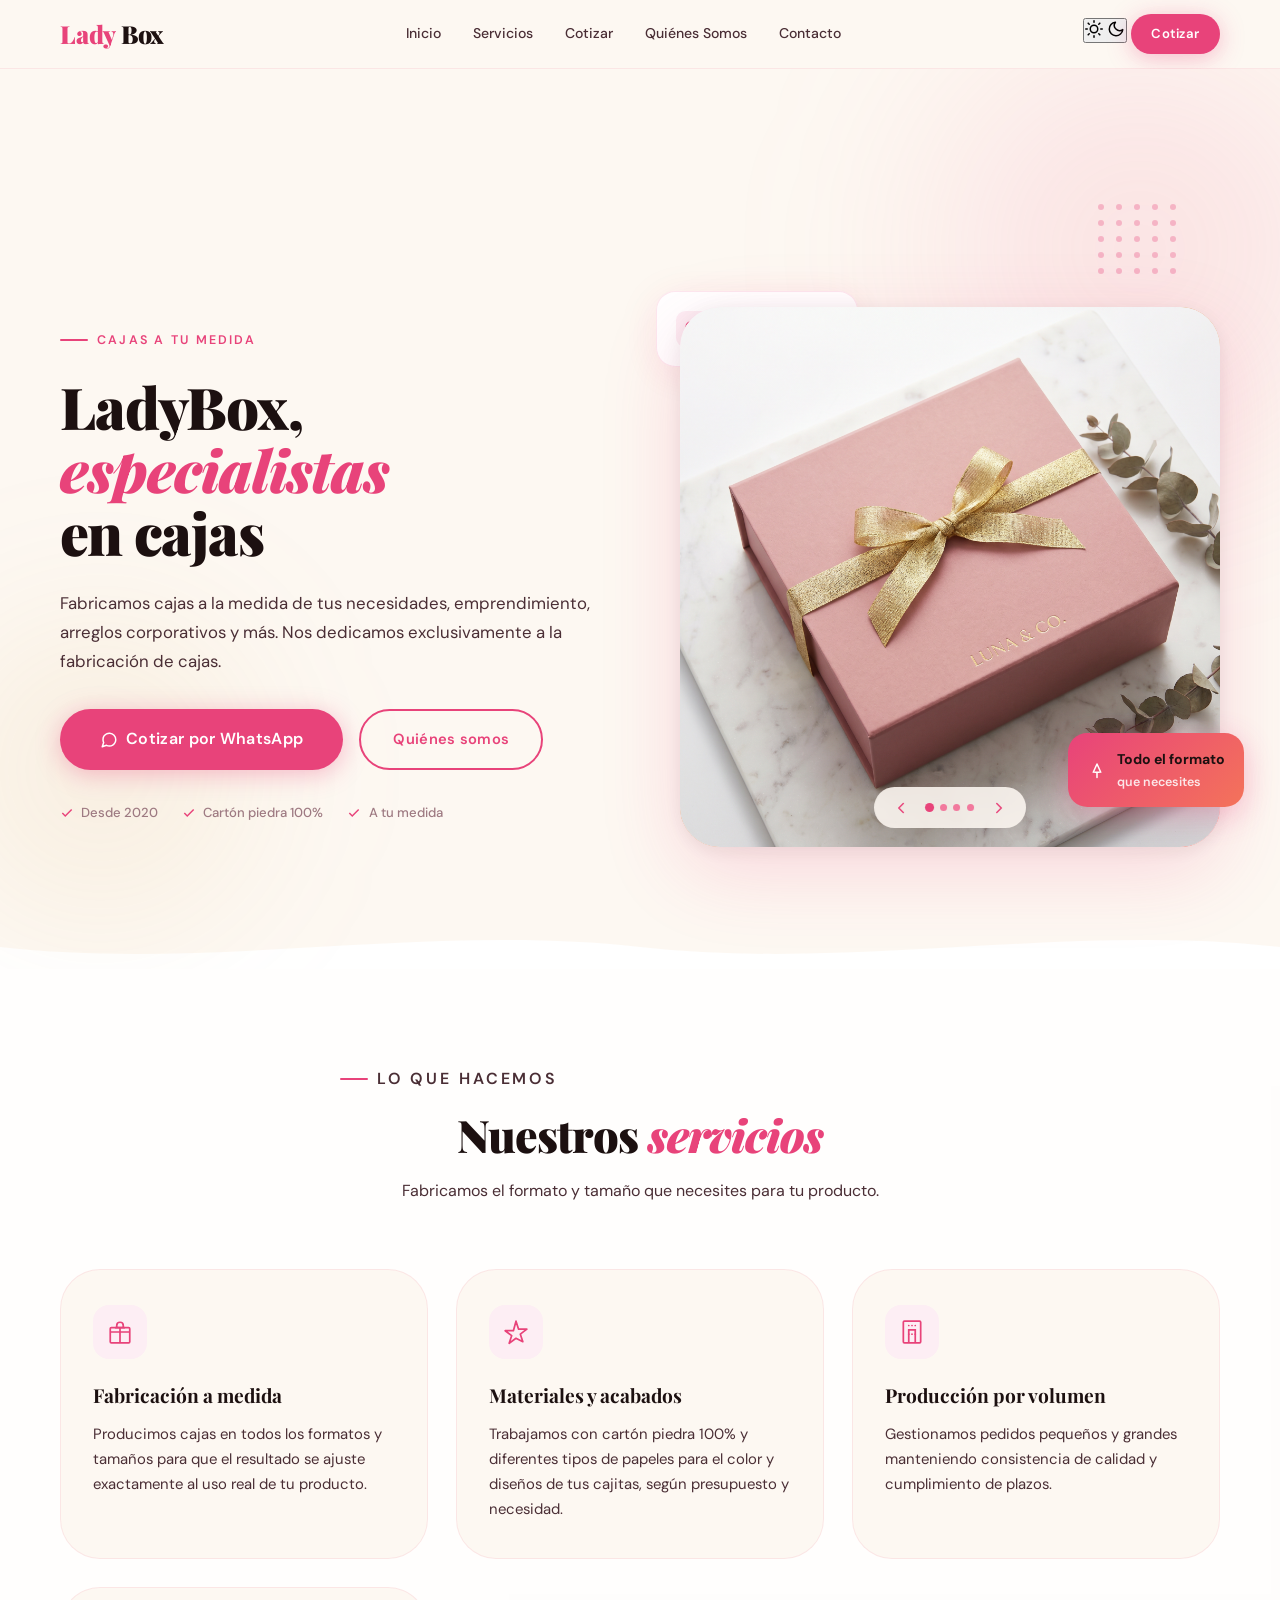
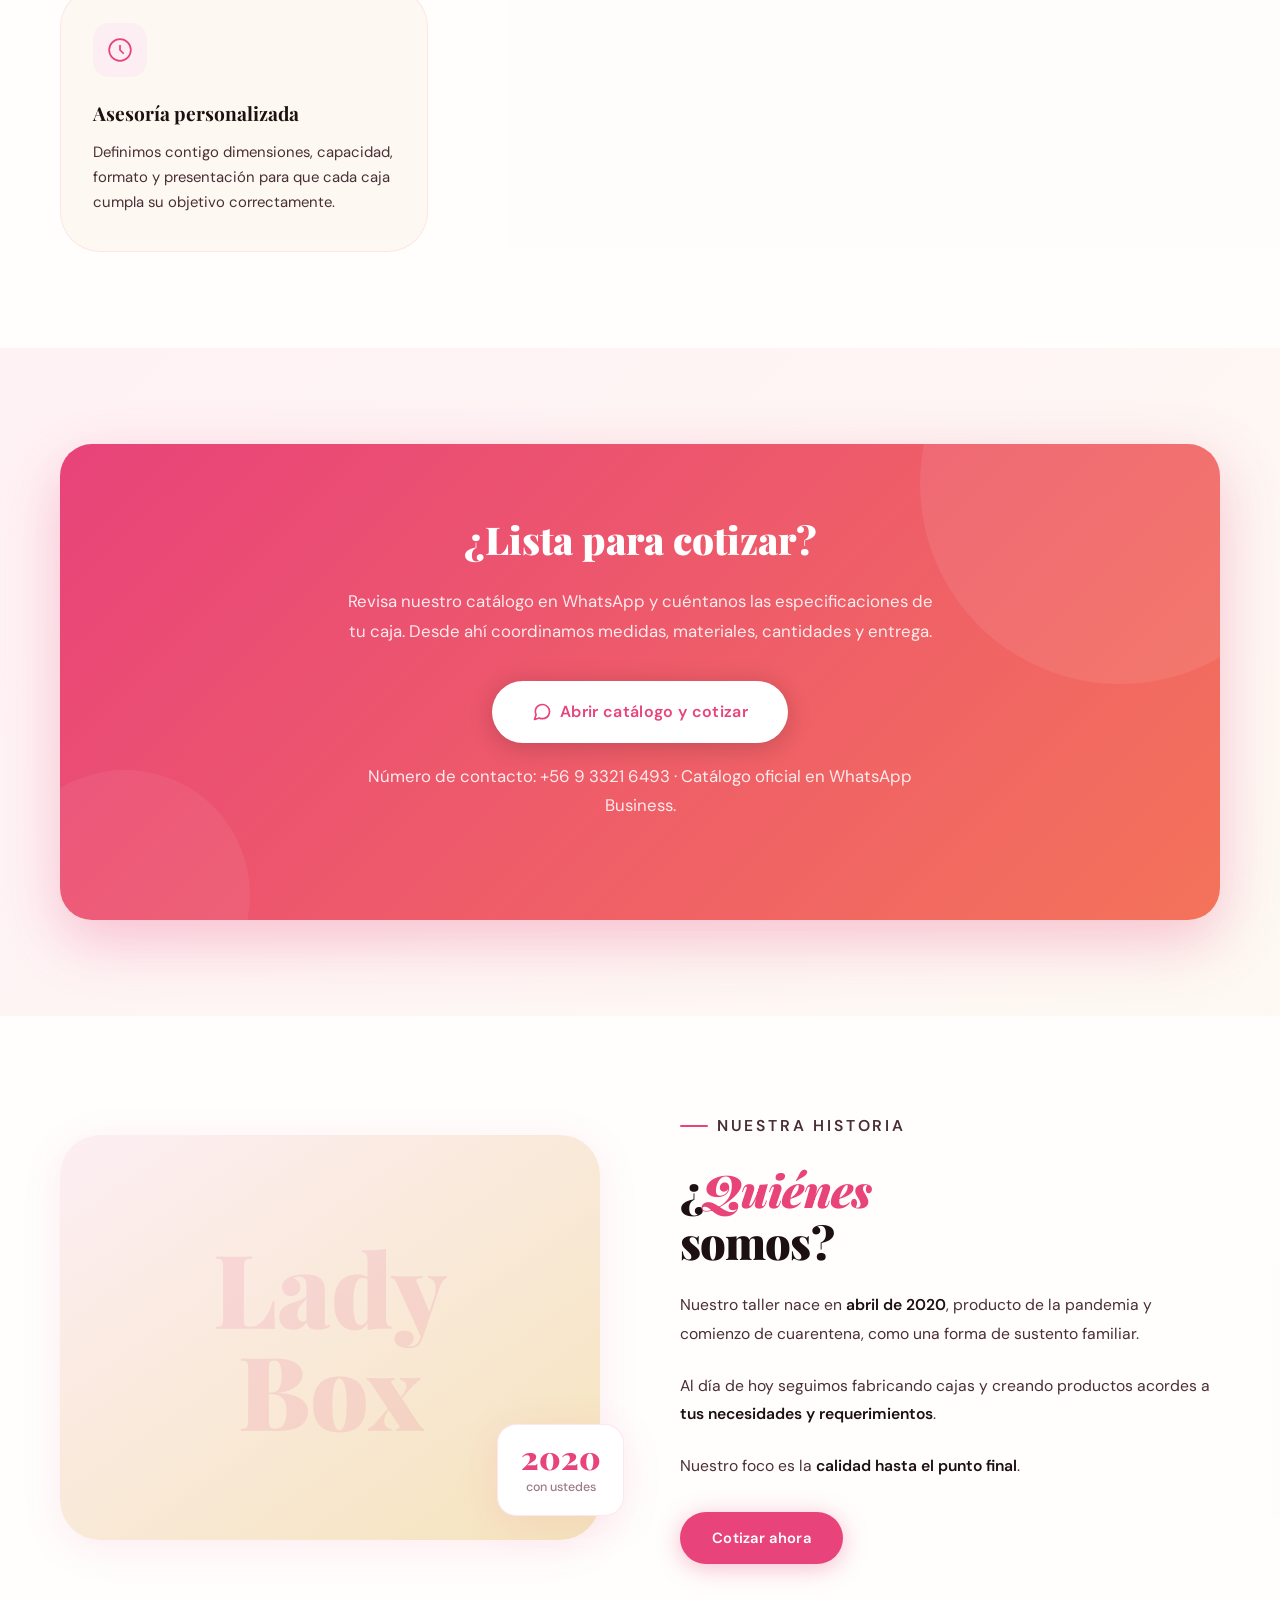
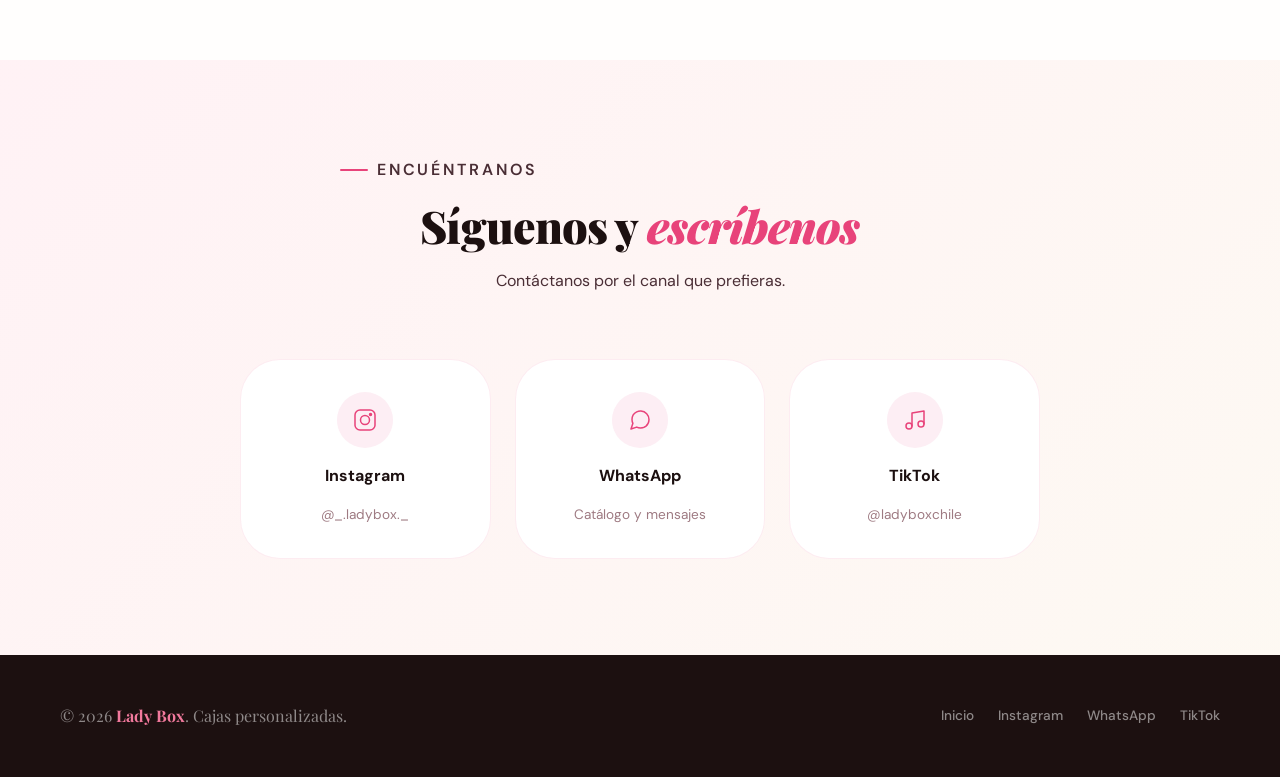
==== index.html @ e743ff0c "Update index.html" ====
<!DOCTYPE html>
<html lang="es">
<head>
<meta charset="UTF-8" />
<meta name="viewport" content="width=device-width, initial-scale=1.0" />
<meta name="description" content="Lady Box — cajas personalizadas a tu medida. Fabricamos cajas para emprendimientos, regalos y arreglos corporativos. Cotiza por WhatsApp." />
<title>Lady Box Chile | Cajas Personalizadas a Tu Medida</title>
<link rel="icon" type="image/png" href="images/logo.png" />
<link rel="preconnect" href="https://fonts.googleapis.com" />
<link rel="preconnect" href="https://fonts.gstatic.com" crossorigin />
<link href="https://fonts.googleapis.com/css2?family=Playfair+Display:ital,wght@0,700;0,900;1,700&family=DM+Sans:wght@300;400;500;600&display=swap" rel="stylesheet" />
<link rel="stylesheet" href="css/styles.css" />
<!-- Anti-flash: aplica tema guardado antes de pintar -->
<script>
  (function(){var t=localStorage.getItem('ladybox-theme');if(t)document.documentElement.setAttribute('data-theme',t);})();
</script>
</head>
<body>

<!-- ══════════ HEADER ══════════ -->
<header class="site-header" id="site-header">
  <div class="container header-inner">
    <a class="logo" href="#inicio">Lady <span>Box</span></a>
    <nav class="nav" aria-label="Principal">
      <a href="#inicio">Inicio</a>
      <a href="#servicios">Servicios</a>
      <a href="#cotizar">Cotizar</a>
      <a href="#empresa">Quiénes Somos</a>
      <a href="#contacto">Contacto</a>
    </nav>
    <div class="header-actions">
      <button class="theme-toggle" id="theme-toggle" aria-label="Cambiar modo oscuro/claro" title="Modo oscuro">
        <svg class="icon-sun" width="18" height="18" viewBox="0 0 24 24" fill="none" stroke="currentColor" stroke-width="2" aria-hidden="true">
          <circle cx="12" cy="12" r="5"/>
          <path d="M12 1v2M12 21v2M4.22 4.22l1.42 1.42M18.36 18.36l1.42 1.42M1 12h2M21 12h2M4.22 19.78l1.42-1.42M18.36 5.64l1.42-1.42" stroke-linecap="round"/>
        </svg>
        <svg class="icon-moon" width="18" height="18" viewBox="0 0 24 24" fill="none" stroke="currentColor" stroke-width="2" aria-hidden="true">
          <path d="M21 12.79A9 9 0 1111.21 3 7 7 0 0021 12.79z" stroke-linecap="round" stroke-linejoin="round"/>
        </svg>
      </button>
      <a class="btn btn--small btn--primary js-wa-catalog"
         href="https://www.whatsapp.com/catalog/56933216493/?app_absent=0"
         target="_blank" rel="noopener noreferrer">Cotizar</a>
    </div>
  </div>
</header>

<main>

  <!-- ══════════ HERO ══════════ -->
  <section class="hero" id="inicio">

    <!-- Puntos decorativos -->
    <div class="hero-dots" aria-hidden="true">
      <span></span><span></span><span></span><span></span><span></span>
      <span></span><span></span><span></span><span></span><span></span>
      <span></span><span></span><span></span><span></span><span></span>
      <span></span><span></span><span></span><span></span><span></span>
      <span></span><span></span><span></span><span></span><span></span>
    </div>

    <!-- Ola decorativa inferior -->
    <div class="hero-wave" aria-hidden="true">
      <svg viewBox="0 0 1440 48" preserveAspectRatio="none" xmlns="http://www.w3.org/2000/svg">
        <path d="M0,24 C240,48 480,0 720,24 C960,48 1200,0 1440,24 L1440,48 L0,48 Z" fill="#ffffff"/>
      </svg>
    </div>

    <div class="container hero-grid">

      <div class="hero-copy">
        <p class="eyebrow">Cajas a tu medida</p>
        <h1>LadyBox,<br><em>especialistas</em><br>en cajas</h1>
        <p class="lead">
          Fabricamos cajas a la medida de tus necesidades,
          emprendimiento, arreglos corporativos y más.
          Nos dedicamos exclusivamente a la fabricación de cajas.
        </p>
        <div class="hero-actions">
          <a class="btn btn--primary btn--large js-wa-catalog"
             href="https://www.whatsapp.com/catalog/56933216493/?app_absent=0"
             target="_blank" rel="noopener noreferrer">
            <svg width="18" height="18" viewBox="0 0 24 24" fill="none" stroke="currentColor" stroke-width="2" aria-hidden="true"><path d="M21 11.5a8.38 8.38 0 01-.9 3.8 8.5 8.5 0 01-7.6 4.7 8.38 8.38 0 01-3.8-.9L3 21l1.9-5.7a8.38 8.38 0 01-.9-3.8 8.5 8.5 0 014.7-7.6 8.38 8.38 0 013.8-.9h.5a8.48 8.48 0 018 8.5z" stroke-linejoin="round"/></svg>
            Cotizar por WhatsApp
          </a>
          <a class="btn btn--secondary" href="#empresa">Quiénes somos</a>
        </div>
        <div class="trust-strip">
          <span class="trust-item">
            <svg width="14" height="14" viewBox="0 0 24 24" fill="none" stroke="currentColor" stroke-width="2.5" aria-hidden="true"><polyline points="20 6 9 17 4 12"/></svg>
            Desde 2020
          </span>
          <span class="trust-item">
            <svg width="14" height="14" viewBox="0 0 24 24" fill="none" stroke="currentColor" stroke-width="2.5" aria-hidden="true"><polyline points="20 6 9 17 4 12"/></svg>
            Cartón piedra 100%
          </span>
          <span class="trust-item">
            <svg width="14" height="14" viewBox="0 0 24 24" fill="none" stroke="currentColor" stroke-width="2.5" aria-hidden="true"><polyline points="20 6 9 17 4 12"/></svg>
            A tu medida
          </span>
        </div>
      </div>

      <div class="hero-visual">
        <div class="hero-badge">
          <span class="badge-icon">
            <svg width="18" height="18" viewBox="0 0 24 24" fill="none" stroke="currentColor" stroke-width="1.8" aria-hidden="true"><path d="M20.84 4.61a5.5 5.5 0 00-7.78 0L12 5.67l-1.06-1.06a5.5 5.5 0 00-7.78 7.78l1.06 1.06L12 21.23l7.78-7.78 1.06-1.06a5.5 5.5 0 000-7.78z" stroke-linejoin="round"/></svg>
          </span>
          <div>
            <strong class="badge-title">Hecho con amor</strong>
            <span class="badge-sub">Cada caja, única</span>
          </div>
        </div>

        <div class="product-carousel" data-product-carousel tabindex="0"
             role="region" aria-roledescription="carrusel" aria-label="Galería de fotos">
          <div class="product-carousel__viewport">
            <div class="product-carousel__track" id="product-carousel-track">
              <figure class="product-carousel__slide">
                <img src="images/carousel-1.png" alt="Caja personalizada LadyBox" width="1200" height="1200" loading="eager" decoding="async"/>
              </figure>
              <figure class="product-carousel__slide">
                <img src="images/carousel-2.png" alt="Caja a medida LadyBox" width="1200" height="1200" loading="lazy" decoding="async"/>
              </figure>
              <figure class="product-carousel__slide">
                <img src="images/carousel-3.png" alt="Caja corporativa LadyBox" width="1200" height="1200" loading="lazy" decoding="async"/>
              </figure>
              <figure class="product-carousel__slide">
                <img src="images/carousel-4.png" alt="Packaging personalizado LadyBox" width="1200" height="1200" loading="lazy" decoding="async"/>
              </figure>
            </div>
          </div>
          <div class="product-carousel__toolbar" role="group" aria-label="Controles del carrusel">
            <button type="button" class="product-carousel__btn product-carousel__btn--prev"
                    aria-controls="product-carousel-track" aria-label="Ver imagen anterior">
              <svg width="18" height="18" viewBox="0 0 24 24" fill="none" stroke="currentColor" stroke-width="2" aria-hidden="true"><path d="M15 18l-6-6 6-6" stroke-linecap="round" stroke-linejoin="round"/></svg>
            </button>
            <div class="product-carousel__dots" role="tablist" aria-label="Ir a una imagen"></div>
            <button type="button" class="product-carousel__btn product-carousel__btn--next"
                    aria-controls="product-carousel-track" aria-label="Ver imagen siguiente">
              <svg width="18" height="18" viewBox="0 0 24 24" fill="none" stroke="currentColor" stroke-width="2" aria-hidden="true"><path d="M9 18l6-6-6-6" stroke-linecap="round" stroke-linejoin="round"/></svg>
            </button>
          </div>
        </div>

        <div class="hero-badge2">
          <svg width="18" height="18" viewBox="0 0 24 24" fill="none" stroke="currentColor" stroke-width="2" aria-hidden="true"><path d="M12 22V15M7 15l5-11 5 11M9 15h6" stroke-linecap="round" stroke-linejoin="round"/></svg>
          <div>
            <strong class="badge-title">Todo el formato</strong>
            <span class="badge-sub">que necesites</span>
          </div>
        </div>
      </div>

    </div>
  </section>

  <!-- ══════════ SERVICIOS ══════════ -->
  <section class="section section--alt" id="servicios">
    <div class="container">
      <header class="section-head reveal">
        <p class="eyebrow">Lo que hacemos</p>
        <h2>Nuestros <em>servicios</em></h2>
        <p>Fabricamos el formato y tamaño que necesites para tu producto.</p>
      </header>

      <div class="services-grid">

        <article class="service-card reveal reveal-delay-1">
          <div class="service-icon">
            <svg width="26" height="26" viewBox="0 0 24 24" fill="none" stroke="currentColor" stroke-width="1.6" aria-hidden="true">
              <rect x="3" y="8" width="18" height="14" rx="1"/><path d="M12 8v14M3 12h18"/><path d="M8 8h8M9 8V6a3 3 0 016 0v2" stroke-linecap="round" stroke-linejoin="round"/>
            </svg>
          </div>
          <h3>Fabricación a medida</h3>
          <p>Producimos cajas en todos los formatos y tamaños para que el resultado se ajuste exactamente al uso real de tu producto.</p>
        </article>

        <article class="service-card reveal reveal-delay-2">
          <div class="service-icon">
            <svg width="26" height="26" viewBox="0 0 24 24" fill="none" stroke="currentColor" stroke-width="1.6" aria-hidden="true">
              <path d="M12 2l2.4 7.4h7.6l-6 4.6 2.3 7L12 17.8l-6.3 4.6 2.3-7-6-4.6h7.6L12 2z" stroke-linejoin="round"/>
            </svg>
          </div>
          <h3>Materiales y acabados</h3>
          <p>Trabajamos con cartón piedra 100% y diferentes tipos de papeles para el color y diseños de tus cajitas, según presupuesto y necesidad.</p>
        </article>

        <article class="service-card reveal reveal-delay-3">
          <div class="service-icon">
            <svg width="26" height="26" viewBox="0 0 24 24" fill="none" stroke="currentColor" stroke-width="1.6" aria-hidden="true">
              <rect x="4" y="2" width="16" height="20" rx="1"/><path d="M9 22V10h6v12"/><path d="M9 6h.01M12 6h.01M15 6h.01M9 14h.01M12 14h.01M15 14h.01" stroke-linecap="round"/>
            </svg>
          </div>
          <h3>Producción por volumen</h3>
          <p>Gestionamos pedidos pequeños y grandes manteniendo consistencia de calidad y cumplimiento de plazos.</p>
        </article>

        <article class="service-card reveal reveal-delay-4">
          <div class="service-icon">
            <svg width="26" height="26" viewBox="0 0 24 24" fill="none" stroke="currentColor" stroke-width="1.6" aria-hidden="true">
              <circle cx="12" cy="12" r="10"/><path d="M12 8v4l3 3" stroke-linecap="round"/>
            </svg>
          </div>
          <h3>Asesoría personalizada</h3>
          <p>Definimos contigo dimensiones, capacidad, formato y presentación para que cada caja cumpla su objetivo correctamente.</p>
        </article>

      </div>
    </div>
  </section>

  <!-- ══════════ COTIZAR ══════════ -->
  <section class="section section--rose" id="cotizar">
    <div class="container">
      <div class="cotizar-wrap reveal">
        <h2>¿Lista para cotizar?</h2>
        <p>
          Revisa nuestro catálogo en WhatsApp y cuéntanos las especificaciones de tu caja.
          Desde ahí coordinamos medidas, materiales, cantidades y entrega.
        </p>
        <a class="btn btn--large btn--wa js-wa-catalog"
           href="https://www.whatsapp.com/catalog/56933216493/?app_absent=0"
           target="_blank" rel="noopener noreferrer">
          <svg width="20" height="20" viewBox="0 0 24 24" fill="none" stroke="currentColor" stroke-width="2" aria-hidden="true"><path d="M21 11.5a8.38 8.38 0 01-.9 3.8 8.5 8.5 0 01-7.6 4.7 8.38 8.38 0 01-3.8-.9L3 21l1.9-5.7a8.38 8.38 0 01-.9-3.8 8.5 8.5 0 014.7-7.6 8.38 8.38 0 013.8-.9h.5a8.48 8.48 0 018 8.5z" stroke-linejoin="round"/></svg>
          Abrir catálogo y cotizar
        </a>
        <p class="cotizar-hint">Número de contacto: +56 9 3321 6493 · Catálogo oficial en WhatsApp Business.</p>
      </div>
    </div>
  </section>

  <!-- ══════════ QUIÉNES SOMOS ══════════ -->
  <section class="section section--alt" id="empresa">
    <div class="container">
      <div class="empresa-grid">

        <div class="empresa-visual reveal">
          <div class="empresa-visual-inner">
            <p class="empresa-deco-text">Lady<br>Box</p>
          </div>
          <div class="empresa-year-badge">
            <strong>2020</strong>
            <span>con ustedes</span>
          </div>
        </div>

        <div class="empresa-copy reveal reveal-delay-2">
          <p class="eyebrow">Nuestra historia</p>
          <h2>¿<em>Quiénes</em><br>somos?</h2>
          <p>
            Nuestro taller nace en <strong>abril de 2020</strong>, producto de la pandemia y comienzo
            de cuarentena, como una forma de sustento familiar.
          </p>
          <p>
            Al día de hoy seguimos fabricando cajas y creando productos acordes a
            <strong>tus necesidades y requerimientos</strong>.
          </p>
          <p>
            Nuestro foco es la <strong>calidad hasta el punto final</strong>.
          </p>
          <div class="empresa-cta">
            <a class="btn btn--primary js-wa-catalog"
               href="https://www.whatsapp.com/catalog/56933216493/?app_absent=0"
               target="_blank" rel="noopener noreferrer">Cotizar ahora</a>
          </div>
        </div>

      </div>
    </div>
  </section>

  <!-- ══════════ CONTACTO ══════════ -->
  <section class="section section--rose" id="contacto">
    <div class="container">
      <header class="section-head reveal">
        <p class="eyebrow">Encuéntranos</p>
        <h2>Síguenos y <em>escríbenos</em></h2>
        <p>Contáctanos por el canal que prefieras.</p>
      </header>

      <div class="contact-grid">
        <a class="contact-card reveal reveal-delay-1"
           href="https://www.instagram.com/_.ladybox._/"
           target="_blank" rel="noopener noreferrer">
          <div class="contact-icon">
            <svg width="24" height="24" viewBox="0 0 24 24" fill="none" stroke="currentColor" stroke-width="1.5" aria-hidden="true"><rect x="2" y="2" width="20" height="20" rx="5"/><circle cx="12" cy="12" r="4.5"/><circle cx="17.5" cy="6.5" r="1" fill="currentColor"/></svg>
          </div>
          <span class="c-name">Instagram</span>
          <span class="c-handle">@_.ladybox._</span>
        </a>

        <a class="contact-card reveal reveal-delay-2 js-wa-catalog"
           href="https://www.whatsapp.com/catalog/56933216493/?app_absent=0"
           target="_blank" rel="noopener noreferrer">
          <div class="contact-icon">
            <svg width="24" height="24" viewBox="0 0 24 24" fill="none" stroke="currentColor" stroke-width="1.5" aria-hidden="true"><path d="M21 11.5a8.38 8.38 0 01-.9 3.8 8.5 8.5 0 01-7.6 4.7 8.38 8.38 0 01-3.8-.9L3 21l1.9-5.7a8.38 8.38 0 01-.9-3.8 8.5 8.5 0 014.7-7.6 8.38 8.38 0 013.8-.9h.5a8.48 8.48 0 018 8.5z" stroke-linejoin="round"/></svg>
          </div>
          <span class="c-name">WhatsApp</span>
          <span class="c-handle">Catálogo y mensajes</span>
        </a>

        <a class="contact-card reveal reveal-delay-3"
           href="https://www.tiktok.com/@ladyboxchile"
           target="_blank" rel="noopener noreferrer">
          <div class="contact-icon">
            <svg width="24" height="24" viewBox="0 0 24 24" fill="none" stroke="currentColor" stroke-width="1.5" aria-hidden="true"><path d="M9 18V5l12-2v13" stroke-linecap="round" stroke-linejoin="round"/><circle cx="6" cy="18" r="3"/><circle cx="18" cy="16" r="3"/></svg>
          </div>
          <span class="c-name">TikTok</span>
          <span class="c-handle">@ladyboxchile</span>
        </a>
      </div>
    </div>
  </section>

</main>

<!-- ══════════ DIALOG ══════════ -->
<dialog class="wa-dialog" id="wa-notice" aria-labelledby="wa-notice-title">
  <div class="wa-dialog__inner">
    <h3 class="wa-dialog__title" id="wa-notice-title">Antes de cotizar</h3>
    <div class="wa-dialog__body">
      <p>
        Al solicitar tu pedido o cotización, <strong>ten presentes de antemano las medidas</strong>
        de los productos que deseas incluir en la caja para definir correctamente estructura,
        capacidad y formato.
      </p>
      <p>
        El <strong>precio final puede modificarse</strong> según los productos elegidos, el armado,
        la personalización y otros factores del pedido.
      </p>
    </div>
    <div class="wa-dialog__actions">
      <button type="button" class="btn btn--secondary" id="wa-notice-close">Cerrar</button>
      <button type="button" class="btn btn--primary" id="wa-notice-confirm">Continuar a WhatsApp</button>
    </div>
  </div>
</dialog>

<!-- ══════════ FOOTER ══════════ -->
<footer class="site-footer">
  <div class="container footer-inner">
    <p class="footer-brand">© <span id="year"></span> <strong>Lady Box</strong>. Cajas personalizadas.</p>
    <nav class="footer-nav" aria-label="Pie">
      <a href="#inicio">Inicio</a>
      <a href="https://www.instagram.com/_.ladybox._/" target="_blank" rel="noopener noreferrer">Instagram</a>
      <a class="js-wa-catalog" href="https://www.whatsapp.com/catalog/56933216493/?app_absent=0" target="_blank" rel="noopener noreferrer">WhatsApp</a>
      <a href="https://www.tiktok.com/@ladyboxchile" target="_blank" rel="noopener noreferrer">TikTok</a>
    </nav>
  </div>
</footer>

<script src="js/footer-year.js" defer></script>
<script src="js/wa-catalog-dialog.js" defer></script>
<script src="js/product-carousel.js" defer></script>
<script src="js/main.js" defer></script>
<script src="js/theme.js" defer></script>

</body>
</html>
---- css/styles.css ----
/* ══════════════════════════════════════════════════
   LadyBox — styles.css
   ══════════════════════════════════════════════════ */

/* ── TOKENS ─────────────────────────────────────── */
:root {
  --rose:       #E8437A;
  --rose-light: #F2799D;
  --rose-pale:  #FDEEF4;
  --coral:      #F4735A;
  --gold:       #D4A853;
  --gold-light: #F5E4BC;
  --cream:      #FDF8F2;
  --ink:        #1C1010;
  --ink-soft:   #4A2E35;
  --muted:      #9E7A82;
  --white:      #FFFFFF;

  --font-display: 'Playfair Display', Georgia, serif;
  --font-body:    'DM Sans', sans-serif;

  --r-sm:   .5rem;
  --r-md:   1.2rem;
  --r-lg:   2.5rem;
  --r-full: 9999px;

  --shadow-card: 0 8px 40px rgba(232, 67, 122, .10);
  --shadow-btn:  0 4px 24px rgba(232, 67, 122, .35);
}

/* ── RESET ──────────────────────────────────────── */
*, *::before, *::after {
  box-sizing: border-box;
  margin: 0;
  padding: 0;
}

html {
  scroll-behavior: smooth;
  font-size: 16px;
}

body {
  font-family: var(--font-body);
  background: var(--cream);
  color: var(--ink);
  overflow-x: hidden;
  line-height: 1.65;
}

img { display: block; max-width: 100%; }
a   { text-decoration: none; color: inherit; }
ul, ol { list-style: none; }

/* ── UTILITIES ──────────────────────────────────── */
.container {
  width: min(1160px, 92vw);
  margin-inline: auto;
}

.eyebrow {
  font-family: var(--font-body);
  font-size: .78rem;
  font-weight: 600;
  letter-spacing: .18em;
  text-transform: uppercase;
  color: var(--rose);
  display: inline-flex;
  align-items: center;
  gap: .55rem;
}

.eyebrow::before {
  content: '';
  display: inline-block;
  width: 28px;
  height: 2px;
  background: var(--rose);
  border-radius: 2px;
}

/* ── BUTTONS ────────────────────────────────────── */
.btn {
  display: inline-flex;
  align-items: center;
  gap: .5rem;
  padding: .85rem 2rem;
  border-radius: var(--r-full);
  font-family: var(--font-body);
  font-weight: 600;
  font-size: .92rem;
  letter-spacing: .02em;
  cursor: pointer;
  border: none;
  transition: transform .2s, box-shadow .2s, background .2s;
}

.btn--primary {
  background: var(--rose);
  color: var(--white);
  box-shadow: var(--shadow-btn);
}

.btn--primary:hover {
  background: #d0315f;
  transform: translateY(-2px);
  box-shadow: 0 8px 32px rgba(232, 67, 122, .45);
}

.btn--secondary {
  background: transparent;
  color: var(--rose);
  border: 2px solid var(--rose);
}

.btn--secondary:hover {
  background: var(--rose-pale);
  transform: translateY(-2px);
}

.btn--large { padding: 1.1rem 2.5rem; font-size: 1rem; }
.btn--small { padding: .55rem 1.3rem;  font-size: .82rem; }

/* ── HEADER ─────────────────────────────────────── */
.site-header {
  position: fixed;
  top: 0; left: 0; right: 0;
  z-index: 100;
  background: rgba(253, 248, 242, .92);
  backdrop-filter: blur(16px);
  -webkit-backdrop-filter: blur(16px);
  border-bottom: 1px solid rgba(232, 67, 122, .1);
  transition: box-shadow .3s;
}

.site-header.scrolled {
  box-shadow: 0 2px 24px rgba(28, 16, 16, .08);
}

.header-inner {
  display: flex;
  align-items: center;
  justify-content: space-between;
  height: 68px;
  gap: 2rem;
}

.logo {
  font-family: var(--font-display);
  font-size: 1.55rem;
  font-weight: 900;
  color: var(--rose);
  letter-spacing: -.01em;
}

.logo span { color: var(--ink); }

.nav {
  display: flex;
  align-items: center;
  gap: 2rem;
}

.nav a {
  font-size: .88rem;
  font-weight: 500;
  color: var(--ink-soft);
  transition: color .2s;
  position: relative;
}

.nav a::after {
  content: '';
  position: absolute;
  bottom: -3px; left: 0; right: 0;
  height: 2px;
  background: var(--rose);
  border-radius: 2px;
  transform: scaleX(0);
  transform-origin: left;
  transition: transform .25s;
}

.nav a:hover            { color: var(--rose); }
.nav a:hover::after     { transform: scaleX(1); }

/* ── HERO ───────────────────────────────────────── */
.hero {
  padding-top: 100px;
  min-height: 100dvh;
  display: grid;
  place-items: center;
  background: var(--cream);
  position: relative;
  overflow: hidden;
}

/* decorative blobs */
.hero::before,
.hero::after {
  content: '';
  position: absolute;
  border-radius: 50%;
  filter: blur(80px);
  pointer-events: none;
}

.hero::before {
  width: 600px; height: 600px;
  background: radial-gradient(circle, rgba(242, 121, 157, .22) 0%, transparent 70%);
  top: -120px; right: -160px;
}

.hero::after {
  width: 400px; height: 400px;
  background: radial-gradient(circle, rgba(212, 168, 83, .18) 0%, transparent 70%);
  bottom: 0; left: -100px;
}

.hero-grid {
  display: grid;
  grid-template-columns: 1fr 1fr;
  gap: 5rem;
  align-items: center;
  padding-block: 5rem 4rem;
  position: relative;
  z-index: 1;
}

.hero-copy {
  display: flex;
  flex-direction: column;
  gap: 1.5rem;
}

.hero-copy h1 {
  font-family: var(--font-display);
  font-size: clamp(2.4rem, 4.5vw, 3.8rem);
  font-weight: 900;
  line-height: 1.1;
  color: var(--ink);
  letter-spacing: -.02em;
}

.hero-copy h1 em {
  font-style: italic;
  color: var(--rose);
}

.lead {
  font-size: 1.05rem;
  color: var(--ink-soft);
  line-height: 1.75;
  max-width: 48ch;
}

.hero-actions {
  display: flex;
  flex-wrap: wrap;
  gap: 1rem;
  margin-top: .5rem;
}

/* trust strip */
.trust-strip {
  display: flex;
  align-items: center;
  gap: 1.5rem;
  flex-wrap: wrap;
  margin-top: .5rem;
}

.trust-item {
  display: flex;
  align-items: center;
  gap: .45rem;
  font-size: .82rem;
  font-weight: 500;
  color: var(--muted);
}

.trust-item svg { color: var(--rose); flex-shrink: 0; }

/* hero visual / carousel */
.hero-visual { position: relative; }

.product-carousel {
  border-radius: var(--r-lg);
  overflow: hidden;
  box-shadow: 0 24px 80px rgba(232, 67, 122, .18), 0 4px 20px rgba(28, 16, 16, .08);
  position: relative;
  background: var(--rose-pale);
}

.product-carousel::before {
  content: '';
  position: absolute;
  inset: -3px;
  border-radius: calc(var(--r-lg) + 3px);
  background: linear-gradient(135deg, var(--rose-light), var(--gold), var(--coral));
  z-index: -1;
}

.product-carousel__viewport {
  overflow: hidden;
  border-radius: var(--r-lg);
}

.product-carousel__track {
  display: flex;
  transition: transform .5s cubic-bezier(.4, 0, .2, 1);
}

.product-carousel__slide {
  flex: 0 0 100%;
  aspect-ratio: 1 / 1;
}

.product-carousel__slide img {
  width: 100%; height: 100%;
  object-fit: cover;
}

.product-carousel__toolbar {
  position: absolute;
  bottom: 1.2rem; left: 50%;
  transform: translateX(-50%);
  display: flex;
  align-items: center;
  gap: .75rem;
  background: rgba(253, 248, 242, .88);
  backdrop-filter: blur(8px);
  border-radius: var(--r-full);
  padding: .45rem .9rem;
}

.product-carousel__btn {
  background: none;
  border: none;
  cursor: pointer;
  color: var(--rose);
  display: grid;
  place-items: center;
  padding: .25rem;
  border-radius: 50%;
  transition: background .2s;
}

.product-carousel__btn:hover { background: var(--rose-pale); }

.product-carousel__dots { display: flex; gap: .4rem; }

.product-carousel__dot {
  width: 7px; height: 7px;
  border-radius: 50%;
  background: var(--rose-light);
  border: none;
  cursor: pointer;
  transition: background .2s, transform .2s;
}

.product-carousel__dot.active {
  background: var(--rose);
  transform: scale(1.3);
}

/* floating badges */
.hero-badge {
  position: absolute;
  top: -1rem; left: -1.5rem;
  background: var(--white);
  border-radius: var(--r-md);
  padding: .9rem 1.2rem;
  box-shadow: var(--shadow-card);
  display: flex;
  align-items: center;
  gap: .7rem;
  font-size: .82rem;
  font-weight: 600;
  color: var(--ink);
  animation: float 4s ease-in-out infinite;
  border: 1px solid rgba(232, 67, 122, .12);
}

.hero-badge .badge-icon {
  width: 36px; height: 36px;
  background: var(--rose-pale);
  border-radius: .6rem;
  display: grid;
  place-items: center;
  color: var(--rose);
}

.badge-title {
  display: block;
  font-size: .88rem;
  color: var(--ink);
}

.hero-badge .badge-sub {
  font-size: .78rem;
  color: var(--muted);
}

.hero-badge2 {
  position: absolute;
  bottom: 2.5rem; right: -1.5rem;
  background: linear-gradient(135deg, var(--rose), var(--coral));
  border-radius: var(--r-md);
  padding: .9rem 1.2rem;
  box-shadow: 0 8px 30px rgba(232, 67, 122, .3);
  display: flex;
  align-items: center;
  gap: .7rem;
  font-size: .82rem;
  font-weight: 600;
  color: var(--white);
  animation: float 4s ease-in-out infinite .8s;
}

.hero-badge2 .badge-sub {
  font-size: .78rem;
  opacity: .85;
}

@keyframes float {
  0%, 100% { transform: translateY(0); }
  50%       { transform: translateY(-8px); }
}

/* ── SECTIONS ───────────────────────────────────── */
.section          { padding-block: 6rem; }
.section--alt     { background: var(--white); }
.section--rose    { background: linear-gradient(135deg, #FFF0F5 0%, var(--cream) 100%); }

.section-head {
  text-align: center;
  max-width: 600px;
  margin-inline: auto;
  margin-bottom: 4rem;
  display: flex;
  flex-direction: column;
  gap: 1rem;
}

.section-head h2 {
  font-family: var(--font-display);
  font-size: clamp(2rem, 3.5vw, 3rem);
  font-weight: 900;
  line-height: 1.15;
  letter-spacing: -.02em;
  color: var(--ink);
}

.section-head h2 em { font-style: italic; color: var(--rose); }
.section-head p { font-size: 1rem; color: var(--ink-soft); line-height: 1.75; }

/* ── SERVICES GRID ──────────────────────────────── */
.services-grid {
  display: grid;
  grid-template-columns: repeat(auto-fit, minmax(280px, 1fr));
  gap: 1.75rem;
}

.service-card {
  background: var(--white);
  border-radius: var(--r-lg);
  padding: 2.2rem 2rem;
  border: 1.5px solid rgba(232, 67, 122, .1);
  transition: transform .3s, box-shadow .3s, border-color .3s;
  position: relative;
  overflow: hidden;
}

.section--alt .service-card { background: var(--cream); }

.service-card::before {
  content: '';
  position: absolute;
  top: 0; left: 0; right: 0;
  height: 4px;
  background: linear-gradient(90deg, var(--rose), var(--coral));
  border-radius: var(--r-lg) var(--r-lg) 0 0;
  transform: scaleX(0);
  transform-origin: left;
  transition: transform .35s;
}

.service-card:hover {
  transform: translateY(-6px);
  box-shadow: var(--shadow-card);
  border-color: rgba(232, 67, 122, .25);
}

.service-card:hover::before { transform: scaleX(1); }

.service-icon {
  width: 54px; height: 54px;
  border-radius: 1rem;
  background: var(--rose-pale);
  display: grid;
  place-items: center;
  color: var(--rose);
  margin-bottom: 1.3rem;
}

.service-card h3 {
  font-family: var(--font-display);
  font-size: 1.2rem;
  font-weight: 700;
  margin-bottom: .65rem;
  color: var(--ink);
}

.service-card p {
  font-size: .93rem;
  color: var(--ink-soft);
  line-height: 1.7;
}

/* ── COTIZAR ────────────────────────────────────── */
.cotizar-wrap {
  background: linear-gradient(135deg, var(--rose) 0%, var(--coral) 100%);
  border-radius: 2rem;
  padding: 4rem 3rem;
  text-align: center;
  position: relative;
  overflow: hidden;
  box-shadow: 0 20px 60px rgba(232, 67, 122, .3);
}

.cotizar-wrap::before {
  content: '';
  position: absolute;
  width: 400px; height: 400px;
  border-radius: 50%;
  background: rgba(255, 255, 255, .08);
  top: -160px; right: -100px;
  pointer-events: none;
}

.cotizar-wrap::after {
  content: '';
  position: absolute;
  width: 250px; height: 250px;
  border-radius: 50%;
  background: rgba(255, 255, 255, .06);
  bottom: -100px; left: -60px;
  pointer-events: none;
}

.cotizar-wrap h2 {
  font-family: var(--font-display);
  font-size: clamp(1.9rem, 3vw, 2.8rem);
  font-weight: 900;
  color: var(--white);
  margin-bottom: 1rem;
  position: relative;
  z-index: 1;
}

.cotizar-wrap p {
  color: rgba(255, 255, 255, .88);
  font-size: 1.05rem;
  max-width: 50ch;
  margin-inline: auto;
  margin-bottom: 2.2rem;
  position: relative;
  z-index: 1;
  line-height: 1.75;
}

.btn--wa {
  background: var(--white);
  color: var(--rose);
  box-shadow: 0 4px 24px rgba(28, 16, 16, .2);
  position: relative;
  z-index: 1;
}

.btn--wa:hover {
  transform: translateY(-3px);
  box-shadow: 0 10px 36px rgba(28, 16, 16, .25);
}

.cotizar-hint {
  margin-top: 1.2rem;
  font-size: .82rem;
  color: rgba(255, 255, 255, .7);
  position: relative;
  z-index: 1;
}

/* ── EMPRESA ────────────────────────────────────── */
.empresa-grid {
  display: grid;
  grid-template-columns: 1fr 1fr;
  gap: 5rem;
  align-items: center;
}

.empresa-visual { position: relative; }

.empresa-visual-inner {
  background: linear-gradient(145deg, var(--rose-pale), var(--gold-light));
  border-radius: var(--r-lg);
  aspect-ratio: 4 / 3;
  display: grid;
  place-items: center;
  overflow: hidden;
  box-shadow: var(--shadow-card);
}

.empresa-deco-text {
  font-family: var(--font-display);
  font-size: clamp(4rem, 8vw, 7rem);
  font-weight: 900;
  color: rgba(232, 67, 122, .12);
  line-height: 1;
  text-align: center;
  pointer-events: none;
  user-select: none;
}

.empresa-year-badge {
  position: absolute;
  bottom: 1.5rem; right: -1.5rem;
  background: var(--white);
  border-radius: var(--r-md);
  padding: 1rem 1.4rem;
  box-shadow: var(--shadow-card);
  border: 1px solid rgba(232, 67, 122, .12);
  text-align: center;
}

.empresa-year-badge strong {
  display: block;
  font-family: var(--font-display);
  font-size: 2rem;
  font-weight: 900;
  color: var(--rose);
  line-height: 1;
}

.empresa-year-badge span {
  font-size: .78rem;
  color: var(--muted);
  font-weight: 500;
}

.empresa-copy {
  display: flex;
  flex-direction: column;
  gap: 1.5rem;
}

.empresa-copy h2 {
  font-family: var(--font-display);
  font-size: clamp(2rem, 3.5vw, 2.9rem);
  font-weight: 900;
  line-height: 1.15;
  letter-spacing: -.02em;
  color: var(--ink);
}

.empresa-copy h2 em    { font-style: italic; color: var(--rose); }
.empresa-copy p        { font-size: .98rem; color: var(--ink-soft); line-height: 1.8; }
.empresa-copy strong   { color: var(--ink); font-weight: 600; }
.empresa-cta           { margin-top: .5rem; }

/* ── CONTACT ────────────────────────────────────── */
.contact-grid {
  display: grid;
  grid-template-columns: repeat(auto-fit, minmax(220px, 1fr));
  gap: 1.5rem;
  max-width: 800px;
  margin-inline: auto;
}

.contact-card {
  background: var(--white);
  border-radius: var(--r-lg);
  padding: 2rem 1.6rem;
  text-align: center;
  border: 1.5px solid rgba(232, 67, 122, .1);
  transition: transform .3s, box-shadow .3s;
  display: flex;
  flex-direction: column;
  align-items: center;
  gap: .9rem;
}

.contact-card:hover {
  transform: translateY(-6px);
  box-shadow: var(--shadow-card);
}

.contact-icon {
  width: 56px; height: 56px;
  border-radius: 50%;
  background: var(--rose-pale);
  display: grid;
  place-items: center;
  color: var(--rose);
}

.contact-card .c-name   { font-weight: 700; font-size: 1rem; color: var(--ink); }
.contact-card .c-handle { font-size: .85rem; color: var(--muted); }

/* ── DIALOG ─────────────────────────────────────── */
.wa-dialog {
  border: none;
  border-radius: var(--r-lg);
  padding: 0;
  max-width: 440px;
  width: 92vw;
  box-shadow: 0 24px 80px rgba(28, 16, 16, .18);
  background: var(--white);
}

.wa-dialog::backdrop {
  background: rgba(28, 16, 16, .45);
  backdrop-filter: blur(4px);
}

.wa-dialog__inner    { padding: 2.5rem 2rem; }

.wa-dialog__title {
  font-family: var(--font-display);
  font-size: 1.5rem;
  font-weight: 700;
  color: var(--ink);
  margin-bottom: 1.2rem;
}

.wa-dialog__body p {
  font-size: .93rem;
  color: var(--ink-soft);
  line-height: 1.75;
  margin-bottom: .75rem;
}

.wa-dialog__actions {
  display: flex;
  gap: .75rem;
  margin-top: 1.8rem;
  justify-content: flex-end;
}

/* ── FOOTER ─────────────────────────────────────── */
.site-footer {
  background: var(--ink);
  padding-block: 3rem;
}

.footer-inner {
  display: flex;
  align-items: center;
  justify-content: space-between;
  flex-wrap: wrap;
  gap: 1.5rem;
}

.footer-brand {
  font-family: var(--font-display);
  font-size: 1rem;
  color: rgba(255, 255, 255, .5);
}

.footer-brand strong { color: var(--rose-light); }

.footer-nav { display: flex; gap: 1.5rem; flex-wrap: wrap; }

.footer-nav a {
  font-size: .85rem;
  color: rgba(255, 255, 255, .5);
  transition: color .2s;
  font-weight: 500;
}

.footer-nav a:hover { color: var(--rose-light); }

/* ── SCROLL REVEAL ──────────────────────────────── */
.reveal {
  opacity: 0;
  transform: translateY(28px);
  transition: opacity .65s ease, transform .65s ease;
}

.reveal.visible        { opacity: 1; transform: none; }
.reveal-delay-1        { transition-delay: .1s; }
.reveal-delay-2        { transition-delay: .2s; }
.reveal-delay-3        { transition-delay: .3s; }
.reveal-delay-4        { transition-delay: .4s; }

/* ── PAGE LOAD ANIMATIONS ───────────────────────── */
@keyframes fadeUp {
  from { opacity: 0; transform: translateY(32px); }
  to   { opacity: 1; transform: none; }
}

.hero-copy .eyebrow      { animation: fadeUp .7s ease both; }
.hero-copy h1            { animation: fadeUp .7s ease .1s both; }
.hero-copy .lead         { animation: fadeUp .7s ease .2s both; }
.hero-copy .hero-actions { animation: fadeUp .7s ease .3s both; }
.hero-copy .trust-strip  { animation: fadeUp .7s ease .4s both; }
.hero-visual             { animation: fadeUp .8s ease .25s both; }

/* ── RESPONSIVE ─────────────────────────────────── */
@media (max-width: 900px) {
  .hero-grid,
  .empresa-grid       { grid-template-columns: 1fr; gap: 3rem; }
  .hero-copy          { order: 1; }
  .hero-visual        { order: 0; max-width: 420px; margin-inline: auto; }
  .empresa-visual     { display: none; }
  .hero-badge,
  .hero-badge2        { display: none; }
  .nav                { display: none; }
  .cotizar-wrap       { padding: 3rem 1.8rem; }
}

@media (max-width: 600px) {
  .section            { padding-block: 4rem; }
  .services-grid      { grid-template-columns: 1fr; }
}


/* ══════════════════════════════════════════════════
   FONDO HOJAS TROPICALES
   ══════════════════════════════════════════════════ */

/*
  La imagen de fondo se coloca en images/bg-leaves.png
  (la imagen que subiste — hojas tropicales blancas/grises)
  Se aplica como fondo fijo en todo el sitio, muy sutil.
*/

body {
  background-image: url('../images/bg-leaves.png');
  background-size: cover;
  background-attachment: fixed;
  background-position: center;
  background-repeat: no-repeat;
}

/* Overlay para que las hojas queden muy tenues
   y no compitan con el contenido */
body::before {
  content: '';
  position: fixed;
  inset: 0;
  background: rgba(253, 248, 242, .82);
  pointer-events: none;
  z-index: 0;
}

/* Todo el contenido encima del overlay */
.site-header,
main,
.wa-dialog,
.site-footer { position: relative; z-index: 1; }

/* Secciones blancas y rose con overlay propio
   para que las hojas sean aún más sutiles en esas zonas */
.section--alt {
  position: relative;
  overflow: hidden;
  background: rgba(255, 255, 255, .80);
}

.section--rose {
  position: relative;
  overflow: hidden;
  background: linear-gradient(135deg, rgba(255,240,245,.88) 0%, rgba(253,248,242,.88) 100%);
}

/* Ola decorativa inferior del hero */
.hero-wave {
  position: absolute;
  bottom: -2px; left: 0; right: 0;
  overflow: hidden;
  line-height: 0;
  pointer-events: none;
}

.hero-wave svg {
  display: block;
  width: 100%;
  height: 48px;
}

/* Puntos decorativos — hero */
.hero-dots {
  position: absolute;
  top: 15%; right: 8%;
  display: grid;
  grid-template-columns: repeat(5, 8px);
  gap: 10px;
  pointer-events: none;
  z-index: 0;
  opacity: .3;
}

.hero-dots span {
  width: 6px; height: 6px;
  border-radius: 50%;
  background: var(--rose);
  display: block;
}
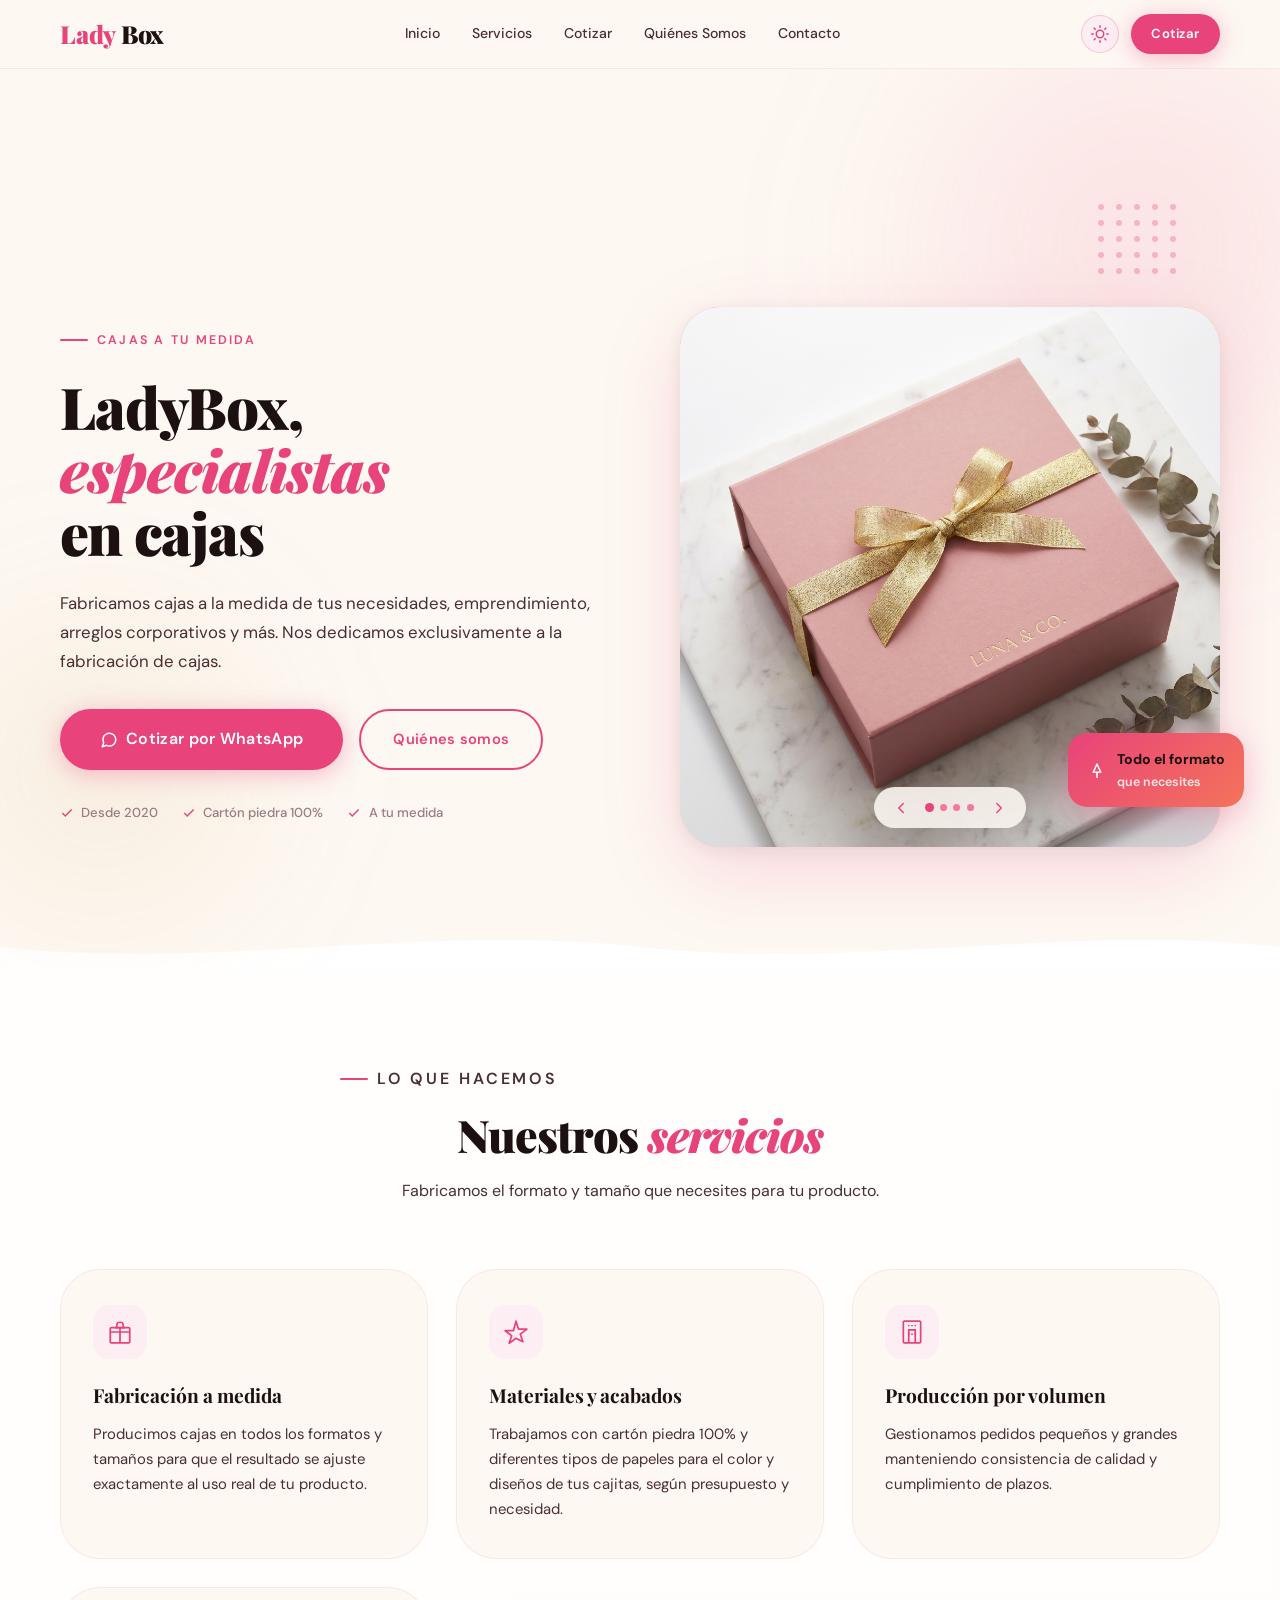
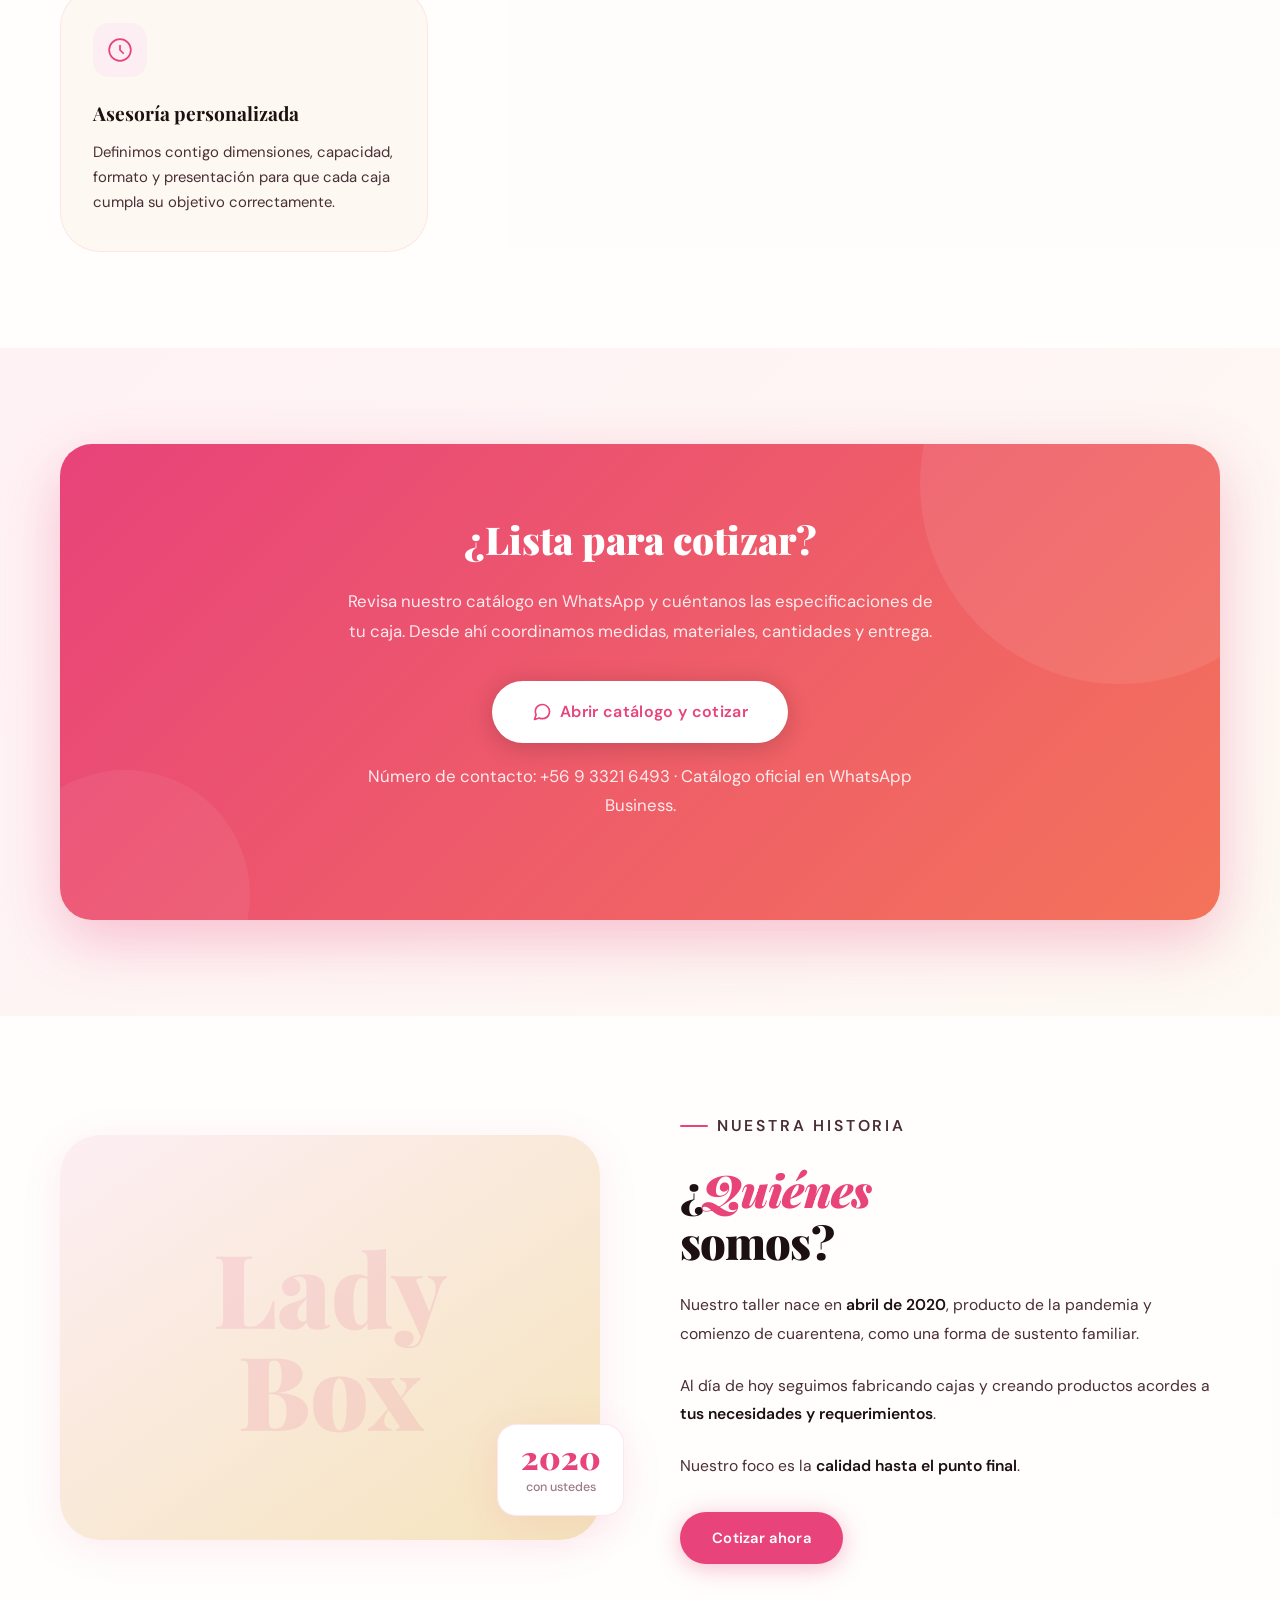
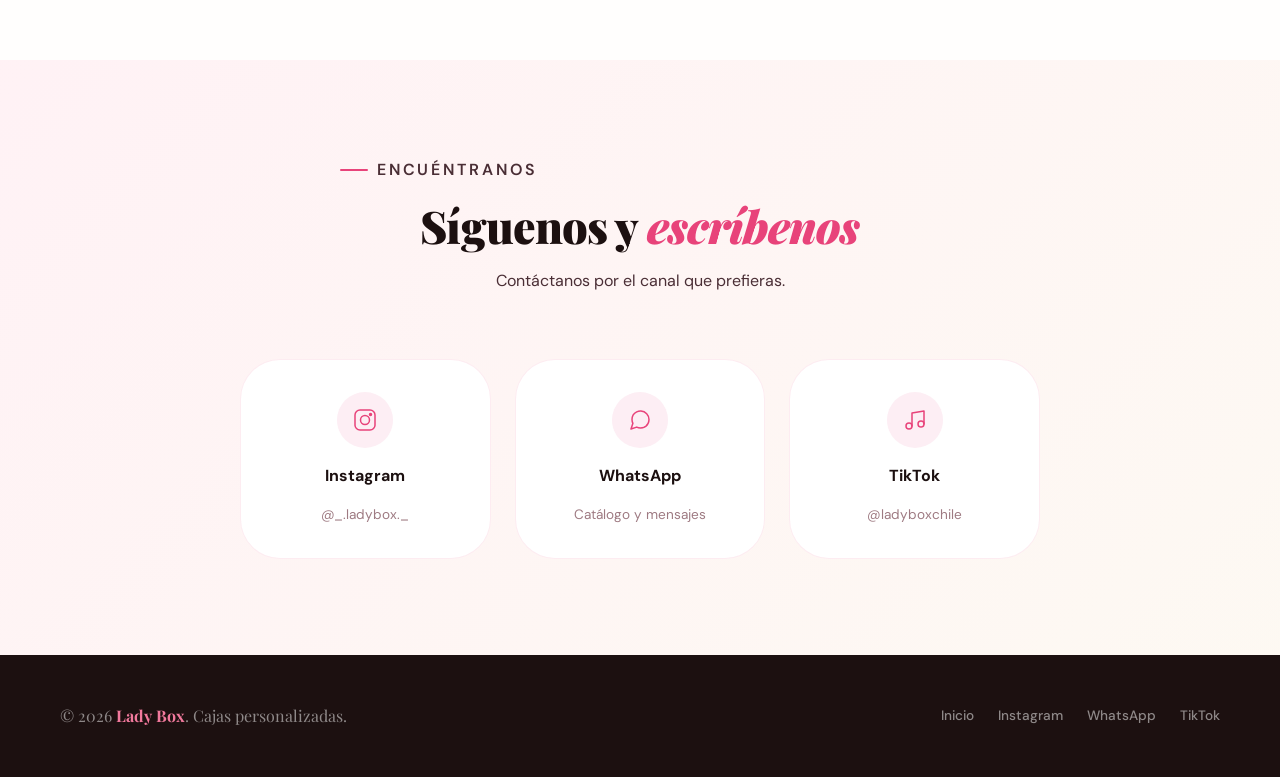
==== commit 5c4d65da: "Update index.html" ====
--- a/index.html
+++ b/index.html
@@ -102,16 +102,6 @@
       </div>
 
       <div class="hero-visual">
-        <div class="hero-badge">
-          <span class="badge-icon">
-            <svg width="18" height="18" viewBox="0 0 24 24" fill="none" stroke="currentColor" stroke-width="1.8" aria-hidden="true"><path d="M20.84 4.61a5.5 5.5 0 00-7.78 0L12 5.67l-1.06-1.06a5.5 5.5 0 00-7.78 7.78l1.06 1.06L12 21.23l7.78-7.78 1.06-1.06a5.5 5.5 0 000-7.78z" stroke-linejoin="round"/></svg>
-          </span>
-          <div>
-            <strong class="badge-title">Hecho con amor</strong>
-            <span class="badge-sub">Cada caja, única</span>
-          </div>
-        </div>
-
         <div class="product-carousel" data-product-carousel tabindex="0"
              role="region" aria-roledescription="carrusel" aria-label="Galería de fotos">
           <div class="product-carousel__viewport">
--- a/css/styles.css
+++ b/css/styles.css
@@ -709,18 +709,35 @@
 
 /* ── DIALOG ─────────────────────────────────────── */
 .wa-dialog {
+  /* Centrado absoluto — funciona en todos los browsers */
+  position: fixed;
+  top: 50%;
+  left: 50%;
+  transform: translate(-50%, -50%);
+  margin: 0;
+
   border: none;
   border-radius: var(--r-lg);
   padding: 0;
   max-width: 440px;
   width: 92vw;
-  box-shadow: 0 24px 80px rgba(28, 16, 16, .18);
+  box-shadow: 0 24px 80px rgba(28, 16, 16, .22);
   background: var(--white);
+  z-index: 9999;
+
+  /* Animación de entrada */
+  animation: dialog-in .25s cubic-bezier(.34,1.56,.64,1) both;
+}
+
+@keyframes dialog-in {
+  from { opacity: 0; transform: translate(-50%, -46%) scale(.95); }
+  to   { opacity: 1; transform: translate(-50%, -50%) scale(1); }
 }
 
 .wa-dialog::backdrop {
-  background: rgba(28, 16, 16, .45);
-  backdrop-filter: blur(4px);
+  background: rgba(28, 16, 16, .5);
+  backdrop-filter: blur(6px);
+  -webkit-backdrop-filter: blur(6px);
 }
 
 .wa-dialog__inner    { padding: 2.5rem 2rem; }
@@ -907,3 +924,141 @@
   background: var(--rose);
   display: block;
 }
+
+
+/* ══════════════════════════════════════════════════
+   DARK MODE
+   ══════════════════════════════════════════════════ */
+
+/* Botón toggle */
+.header-actions {
+  display: flex;
+  align-items: center;
+  gap: .75rem;
+}
+
+.theme-toggle {
+  width: 38px; height: 38px;
+  border-radius: 50%;
+  border: 1.5px solid rgba(232,67,122,.25);
+  background: var(--rose-pale);
+  color: var(--rose);
+  cursor: pointer;
+  display: grid;
+  place-items: center;
+  transition: background .2s, border-color .2s, transform .2s;
+  flex-shrink: 0;
+}
+
+.theme-toggle:hover {
+  background: var(--rose);
+  color: var(--white);
+  border-color: var(--rose);
+  transform: rotate(20deg) scale(1.05);
+}
+
+/* Por defecto muestra sol, oculta luna */
+.theme-toggle .icon-moon { display: none; }
+.theme-toggle .icon-sun  { display: block; }
+
+/* En modo oscuro muestra luna, oculta sol */
+[data-theme="dark"] .theme-toggle .icon-sun  { display: none; }
+[data-theme="dark"] .theme-toggle .icon-moon { display: block; }
+
+/* ── Variables modo oscuro ── */
+[data-theme="dark"] {
+  --cream:      #1A1014;
+  --white:      #221519;
+  --ink:        #F5EEF0;
+  --ink-soft:   #C9A8B2;
+  --muted:      #8A6370;
+  --rose-pale:  #2E1520;
+  --gold-light: #2A2010;
+}
+
+/* Header en dark */
+[data-theme="dark"] .site-header {
+  background: rgba(26,16,20,.92);
+  border-bottom-color: rgba(232,67,122,.2);
+}
+
+/* Fondo body en dark */
+[data-theme="dark"] body {
+  background-color: var(--cream);
+}
+
+[data-theme="dark"] body::before {
+  background: rgba(26,16,20,.88);
+}
+
+/* Secciones en dark */
+[data-theme="dark"] .section--alt {
+  background: rgba(26,16,20,.85);
+}
+
+[data-theme="dark"] .section--rose {
+  background: linear-gradient(135deg, rgba(40,10,20,.9) 0%, rgba(26,16,20,.9) 100%);
+}
+
+/* Cards en dark */
+[data-theme="dark"] .service-card {
+  background: #2A1820;
+  border-color: rgba(232,67,122,.15);
+}
+
+[data-theme="dark"] .section--alt .service-card {
+  background: #221519;
+}
+
+[data-theme="dark"] .contact-card {
+  background: #2A1820;
+  border-color: rgba(232,67,122,.15);
+}
+
+/* Carrusel en dark */
+[data-theme="dark"] .product-carousel__toolbar {
+  background: rgba(26,16,20,.88);
+}
+
+/* Dialog en dark */
+[data-theme="dark"] .wa-dialog {
+  background: #2A1820;
+}
+
+/* Badges en dark */
+[data-theme="dark"] .hero-badge {
+  background: #2A1820;
+  border-color: rgba(232,67,122,.2);
+}
+
+/* Footer en dark */
+[data-theme="dark"] .site-footer {
+  background: #100810;
+}
+
+/* Empresa visual en dark */
+[data-theme="dark"] .empresa-year-badge {
+  background: #2A1820;
+  border-color: rgba(232,67,122,.2);
+}
+
+/* Cotizar wrap — mantiene gradiente rose, se ve bien en dark */
+[data-theme="dark"] .cotizar-wrap {
+  box-shadow: 0 20px 60px rgba(232,67,122,.2);
+}
+
+/* Transición suave al cambiar tema */
+body,
+.site-header,
+.service-card,
+.contact-card,
+.hero-badge,
+.hero-badge2,
+.wa-dialog,
+.site-footer,
+.section--alt,
+.section--rose,
+.product-carousel__toolbar,
+.empresa-year-badge {
+  transition: background .35s ease, border-color .35s ease, color .35s ease, box-shadow .35s ease;
+}
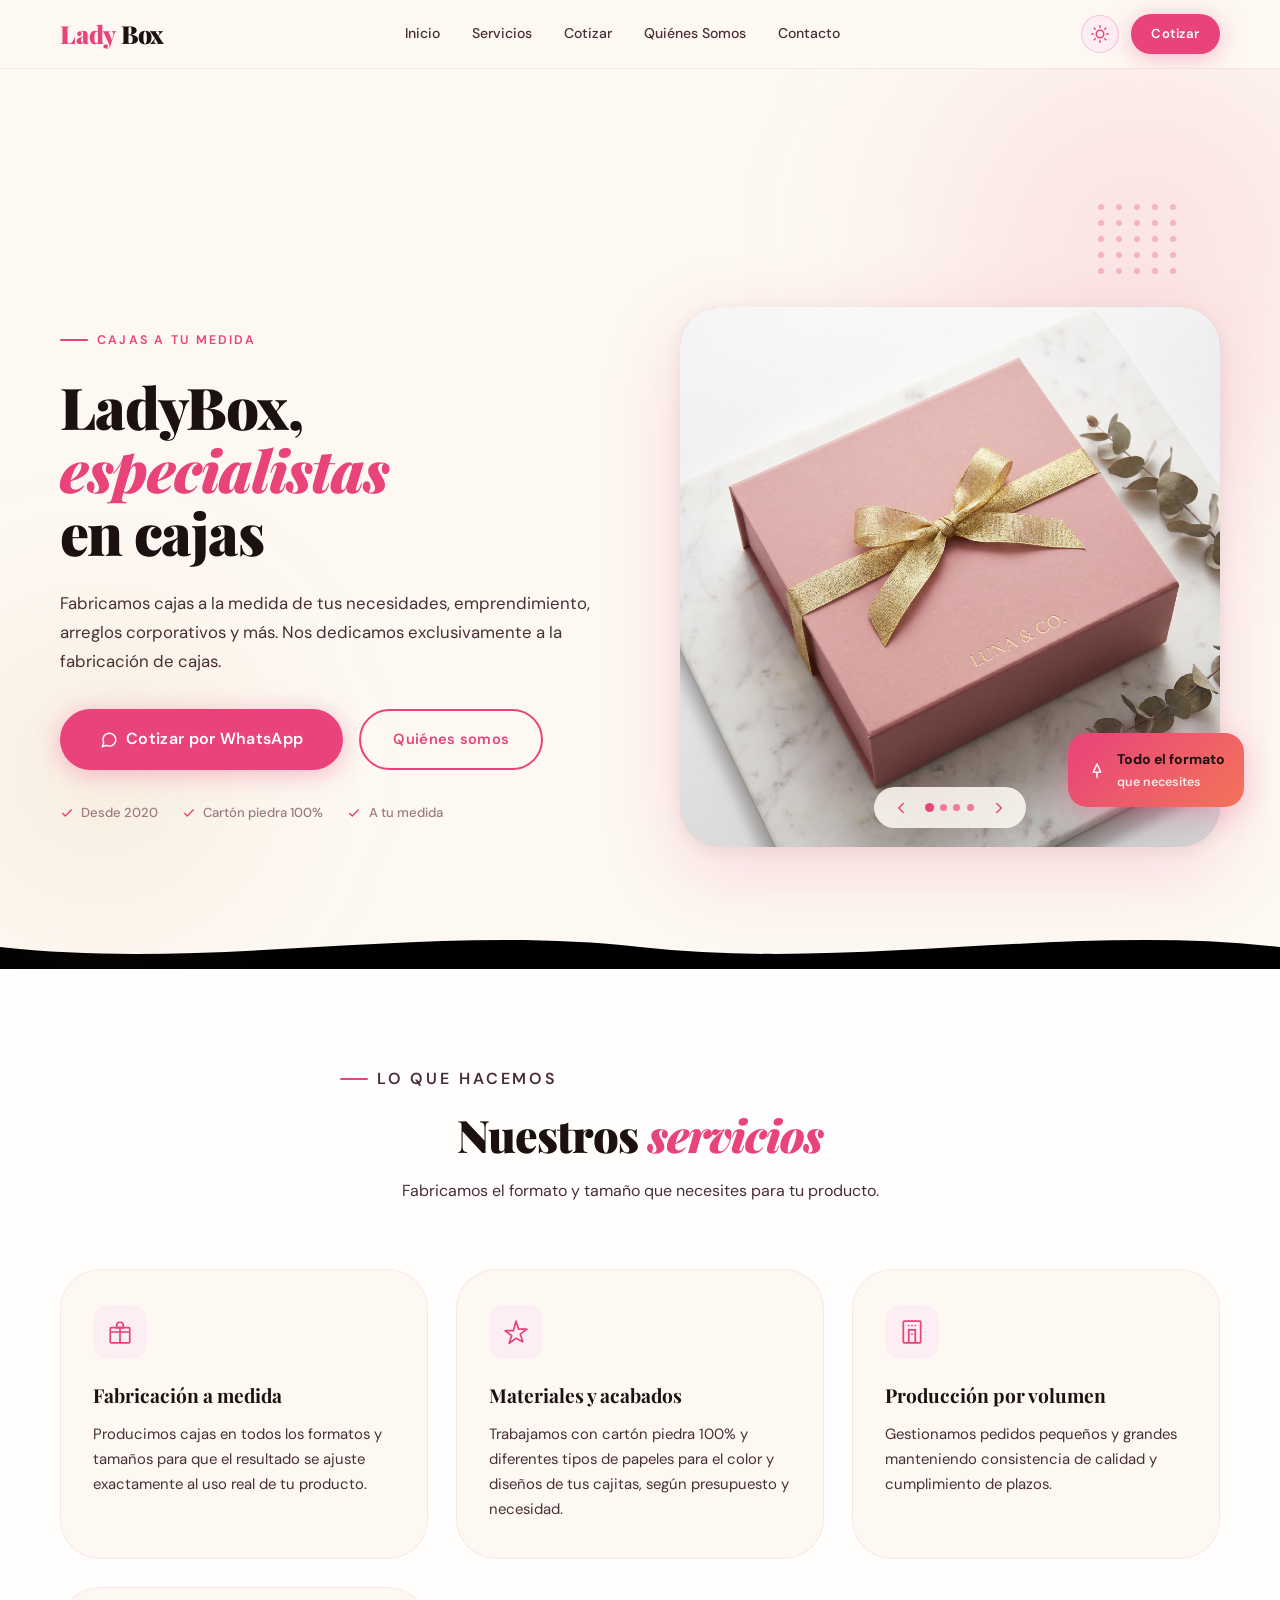
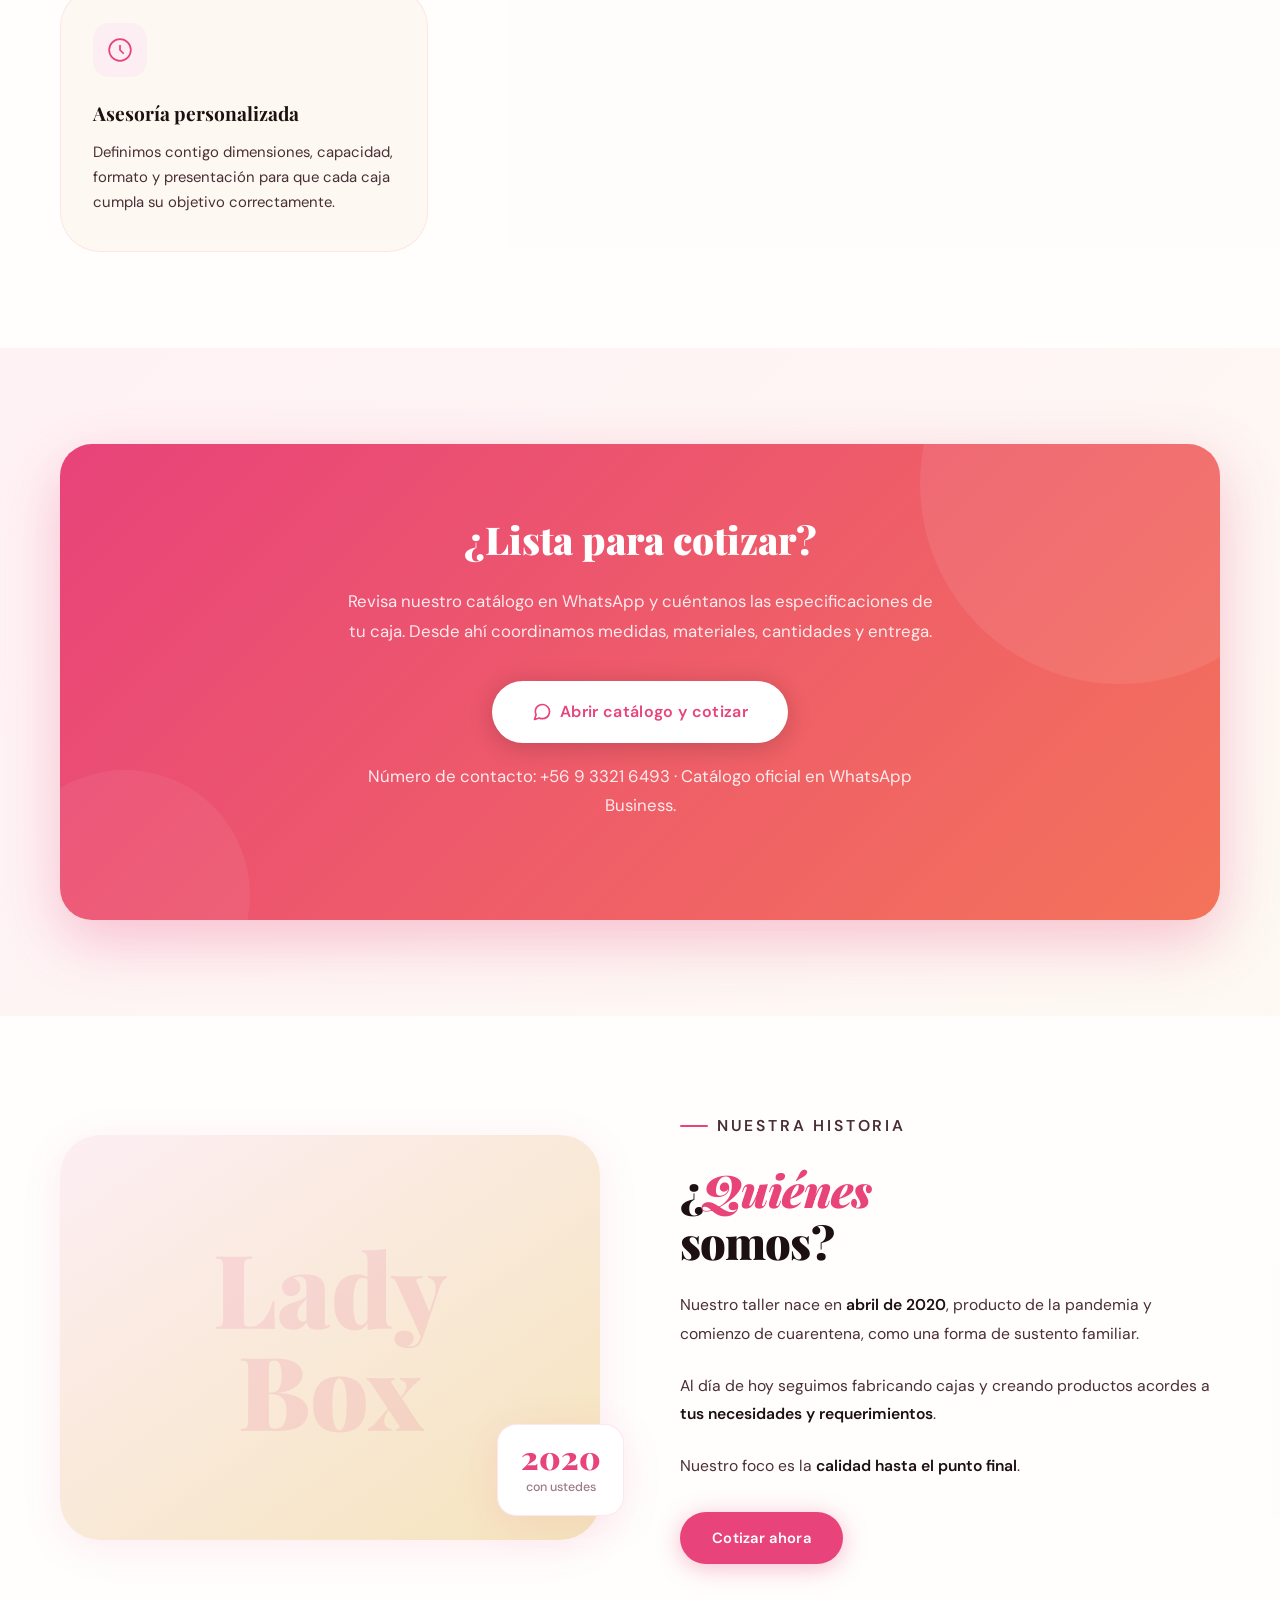
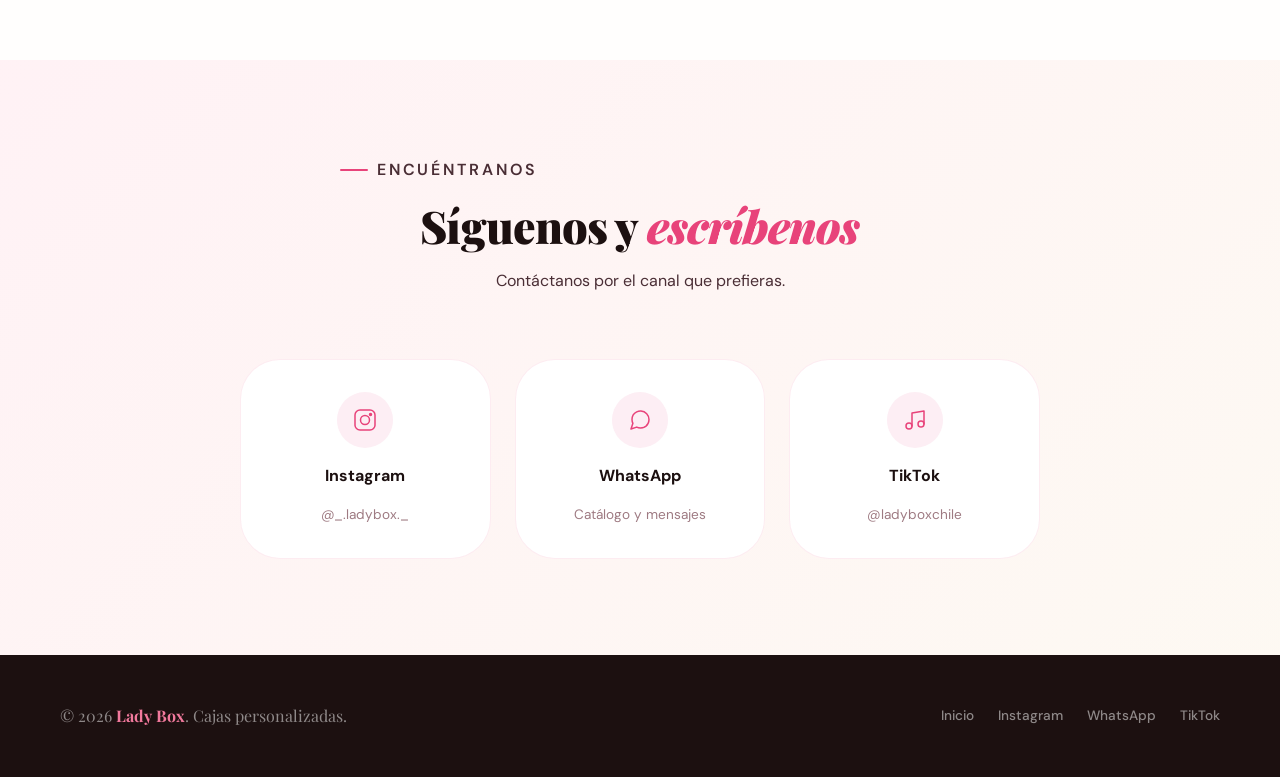
==== commit 25491465: "Update index.html" ====
--- a/index.html
+++ b/index.html
@@ -10,6 +10,7 @@
 <link rel="preconnect" href="https://fonts.gstatic.com" crossorigin />
 <link href="https://fonts.googleapis.com/css2?family=Playfair+Display:ital,wght@0,700;0,900;1,700&family=DM+Sans:wght@300;400;500;600&display=swap" rel="stylesheet" />
 <link rel="stylesheet" href="css/styles.css" />
+<link rel="stylesheet" href="css/animations.css" />
 <!-- Anti-flash: aplica tema guardado antes de pintar -->
 <script>
   (function(){var t=localStorage.getItem('ladybox-theme');if(t)document.documentElement.setAttribute('data-theme',t);})();
@@ -62,7 +63,7 @@
     <!-- Ola decorativa inferior -->
     <div class="hero-wave" aria-hidden="true">
       <svg viewBox="0 0 1440 48" preserveAspectRatio="none" xmlns="http://www.w3.org/2000/svg">
-        <path d="M0,24 C240,48 480,0 720,24 C960,48 1200,0 1440,24 L1440,48 L0,48 Z" fill="#ffffff"/>
+        <path class="wave-path" d="M0,24 C240,48 480,0 720,24 C960,48 1200,0 1440,24 L1440,48 L0,48 Z"/>
       </svg>
     </div>
 
@@ -306,7 +307,8 @@
 </main>
 
 <!-- ══════════ DIALOG ══════════ -->
-<dialog class="wa-dialog" id="wa-notice" aria-labelledby="wa-notice-title">
+<!-- Overlay propio: siempre fixed al viewport, nunca se desplaza -->
+<div class="wa-overlay" id="wa-overlay" role="dialog" aria-modal="true" aria-labelledby="wa-notice-title" hidden>
   <div class="wa-dialog__inner">
     <h3 class="wa-dialog__title" id="wa-notice-title">Antes de cotizar</h3>
     <div class="wa-dialog__body">
@@ -325,7 +327,9 @@
       <button type="button" class="btn btn--primary" id="wa-notice-confirm">Continuar a WhatsApp</button>
     </div>
   </div>
-</dialog>
+</div>
+<!-- Backdrop separado -->
+<div class="wa-backdrop" id="wa-backdrop" hidden></div>
 
 <!-- ══════════ FOOTER ══════════ -->
 <footer class="site-footer">
--- a/css/styles.css
+++ b/css/styles.css
@@ -967,19 +967,29 @@
 
 /* ── Variables modo oscuro ── */
 [data-theme="dark"] {
-  --cream:      #1A1014;
-  --white:      #221519;
-  --ink:        #F5EEF0;
-  --ink-soft:   #C9A8B2;
-  --muted:      #8A6370;
-  --rose-pale:  #2E1520;
-  --gold-light: #2A2010;
+  /* Fondos: azul pizarra profundo */
+  --cream:      #0F1218;
+  --white:      #161B24;
+
+  /* Textos */
+  --ink:        #F0EBF4;
+  --ink-soft:   #B8A9C4;
+  --muted:      #7A6B8A;
+
+  /* Rosa/acento — se mantiene igual para consistencia de marca */
+  --rose:       #E8437A;
+  --rose-light: #F2799D;
+  --rose-pale:  #1E1028;
+
+  /* Dorado más cálido en dark */
+  --gold:       #D4A853;
+  --gold-light: #1C1808;
 }
 
 /* Header en dark */
 [data-theme="dark"] .site-header {
-  background: rgba(26,16,20,.92);
-  border-bottom-color: rgba(232,67,122,.2);
+  background: rgba(15, 18, 24, .95);
+  border-bottom-color: rgba(232, 67, 122, .18);
 }
 
 /* Fondo body en dark */
@@ -988,65 +998,99 @@
 }
 
 [data-theme="dark"] body::before {
-  background: rgba(26,16,20,.88);
+  background: rgba(15, 18, 24, .90);
 }
 
 /* Secciones en dark */
 [data-theme="dark"] .section--alt {
-  background: rgba(26,16,20,.85);
+  background: rgba(22, 27, 36, .92);
 }
 
 [data-theme="dark"] .section--rose {
-  background: linear-gradient(135deg, rgba(40,10,20,.9) 0%, rgba(26,16,20,.9) 100%);
+  background: linear-gradient(135deg, rgba(18, 10, 28, .95) 0%, rgba(15, 18, 24, .95) 100%);
+}
+
+/* Hero en dark */
+[data-theme="dark"] .hero {
+  background: var(--cream);
+}
+
+[data-theme="dark"] .hero::before {
+  background: radial-gradient(circle, rgba(232, 67, 122, .12) 0%, transparent 70%);
+}
+
+[data-theme="dark"] .hero::after {
+  background: radial-gradient(circle, rgba(212, 168, 83, .10) 0%, transparent 70%);
 }
 
 /* Cards en dark */
 [data-theme="dark"] .service-card {
-  background: #2A1820;
-  border-color: rgba(232,67,122,.15);
+  background: #1E2330;
+  border-color: rgba(232, 67, 122, .12);
 }
 
 [data-theme="dark"] .section--alt .service-card {
-  background: #221519;
+  background: #1A1F2C;
+}
+
+[data-theme="dark"] .service-card:hover {
+  border-color: rgba(232, 67, 122, .35);
+  box-shadow: 0 8px 40px rgba(232, 67, 122, .12);
 }
 
 [data-theme="dark"] .contact-card {
-  background: #2A1820;
-  border-color: rgba(232,67,122,.15);
+  background: #1E2330;
+  border-color: rgba(232, 67, 122, .12);
+}
+
+[data-theme="dark"] .contact-card:hover {
+  box-shadow: 0 8px 40px rgba(232, 67, 122, .12);
 }
 
 /* Carrusel en dark */
 [data-theme="dark"] .product-carousel__toolbar {
-  background: rgba(26,16,20,.88);
+  background: rgba(15, 18, 24, .90);
 }
 
 /* Dialog en dark */
 [data-theme="dark"] .wa-dialog {
-  background: #2A1820;
-}
-
-/* Badges en dark */
-[data-theme="dark"] .hero-badge {
-  background: #2A1820;
-  border-color: rgba(232,67,122,.2);
+  background: #1E2330;
+}
+
+/* Badge flotante hero2 — mantiene gradiente rose */
+[data-theme="dark"] .hero-badge2 {
+  box-shadow: 0 8px 30px rgba(232, 67, 122, .25);
 }
 
 /* Footer en dark */
 [data-theme="dark"] .site-footer {
-  background: #100810;
-}
+  background: #080A0E;
+}
+
+[data-theme="dark"] .footer-nav a:hover { color: var(--rose-light); }
 
 /* Empresa visual en dark */
 [data-theme="dark"] .empresa-year-badge {
-  background: #2A1820;
-  border-color: rgba(232,67,122,.2);
-}
-
-/* Cotizar wrap — mantiene gradiente rose, se ve bien en dark */
+  background: #1E2330;
+  border-color: rgba(232, 67, 122, .18);
+}
+
+/* Cotizar wrap — mantiene gradiente, ajuste sombra */
 [data-theme="dark"] .cotizar-wrap {
-  box-shadow: 0 20px 60px rgba(232,67,122,.2);
-}
-
+  box-shadow: 0 20px 60px rgba(232, 67, 122, .18);
+}
+
+/* Toggle botón en dark */
+[data-theme="dark"] .theme-toggle {
+  background: #1E2330;
+  border-color: rgba(232, 67, 122, .3);
+  color: var(--rose-light);
+}
+
+[data-theme="dark"] .theme-toggle:hover {
+  background: var(--rose);
+  color: var(--white);
+}
 /* Transición suave al cambiar tema */
 body,
 .site-header,
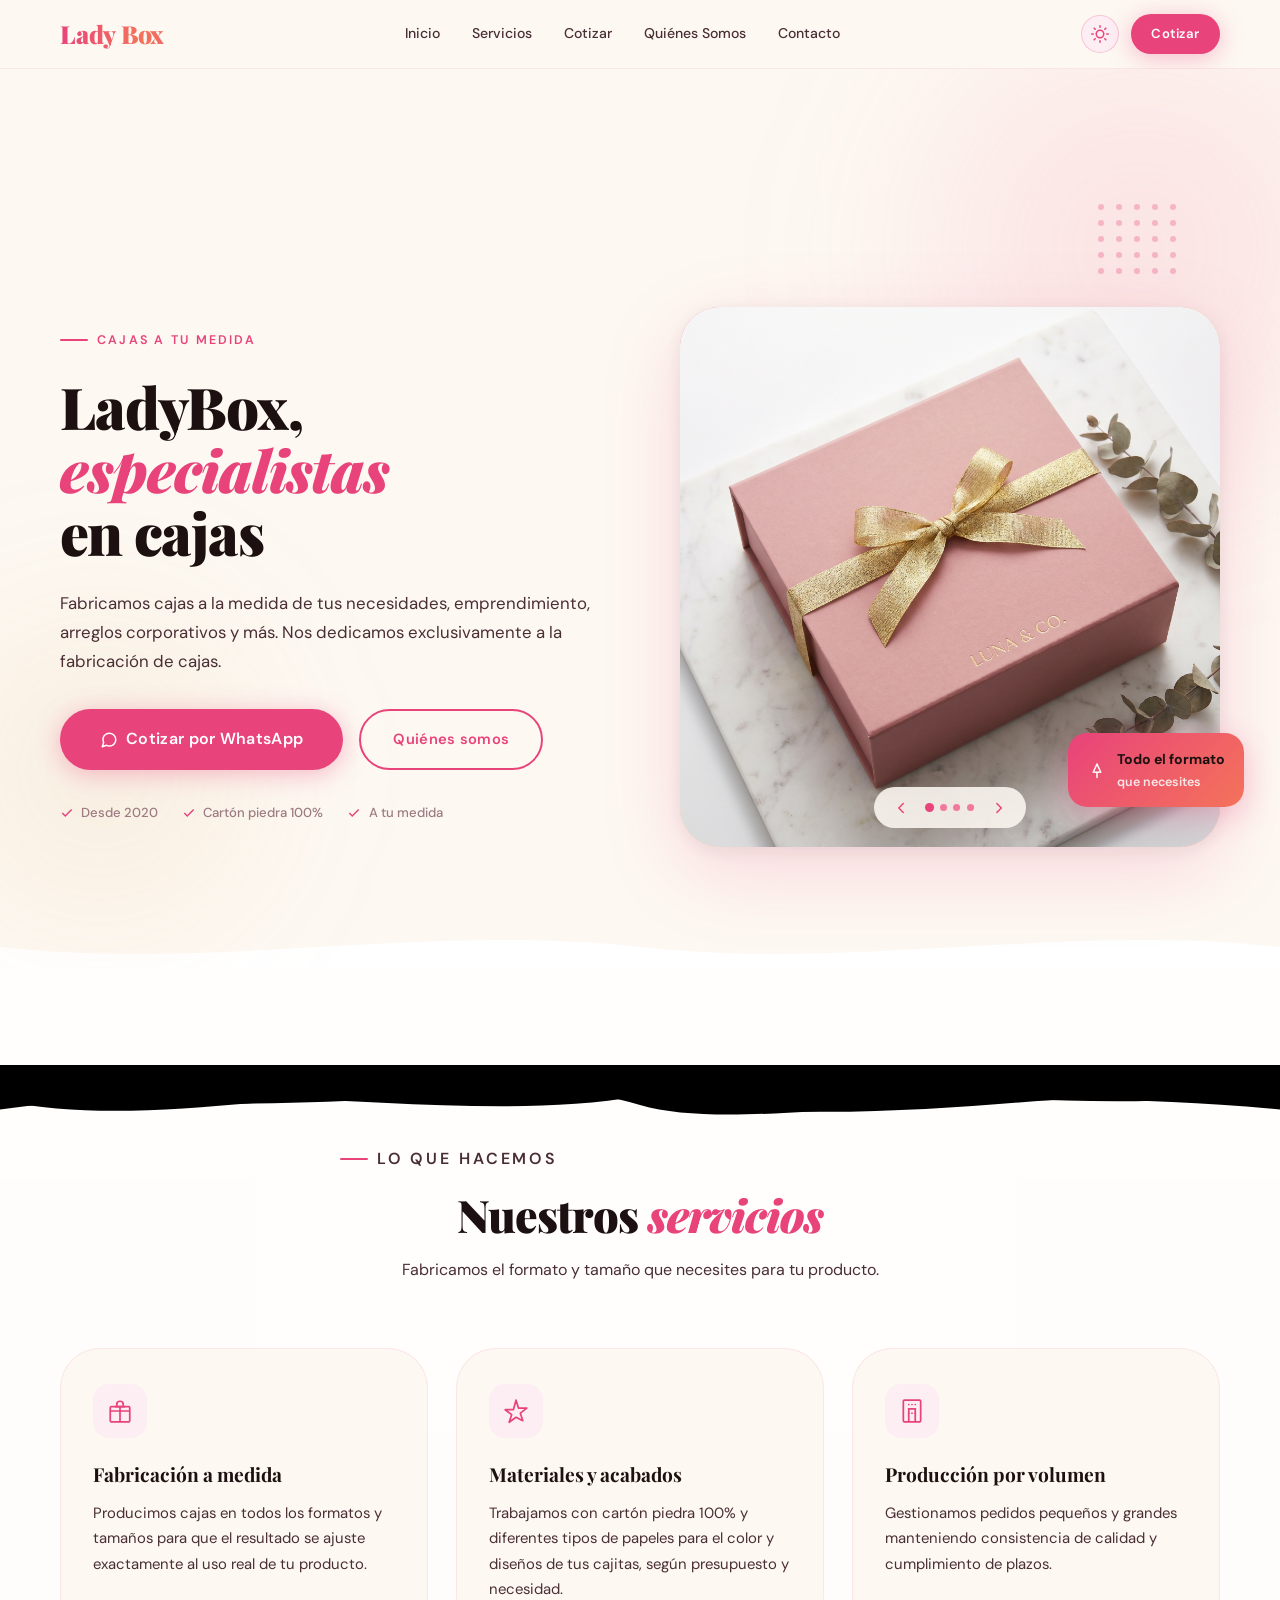
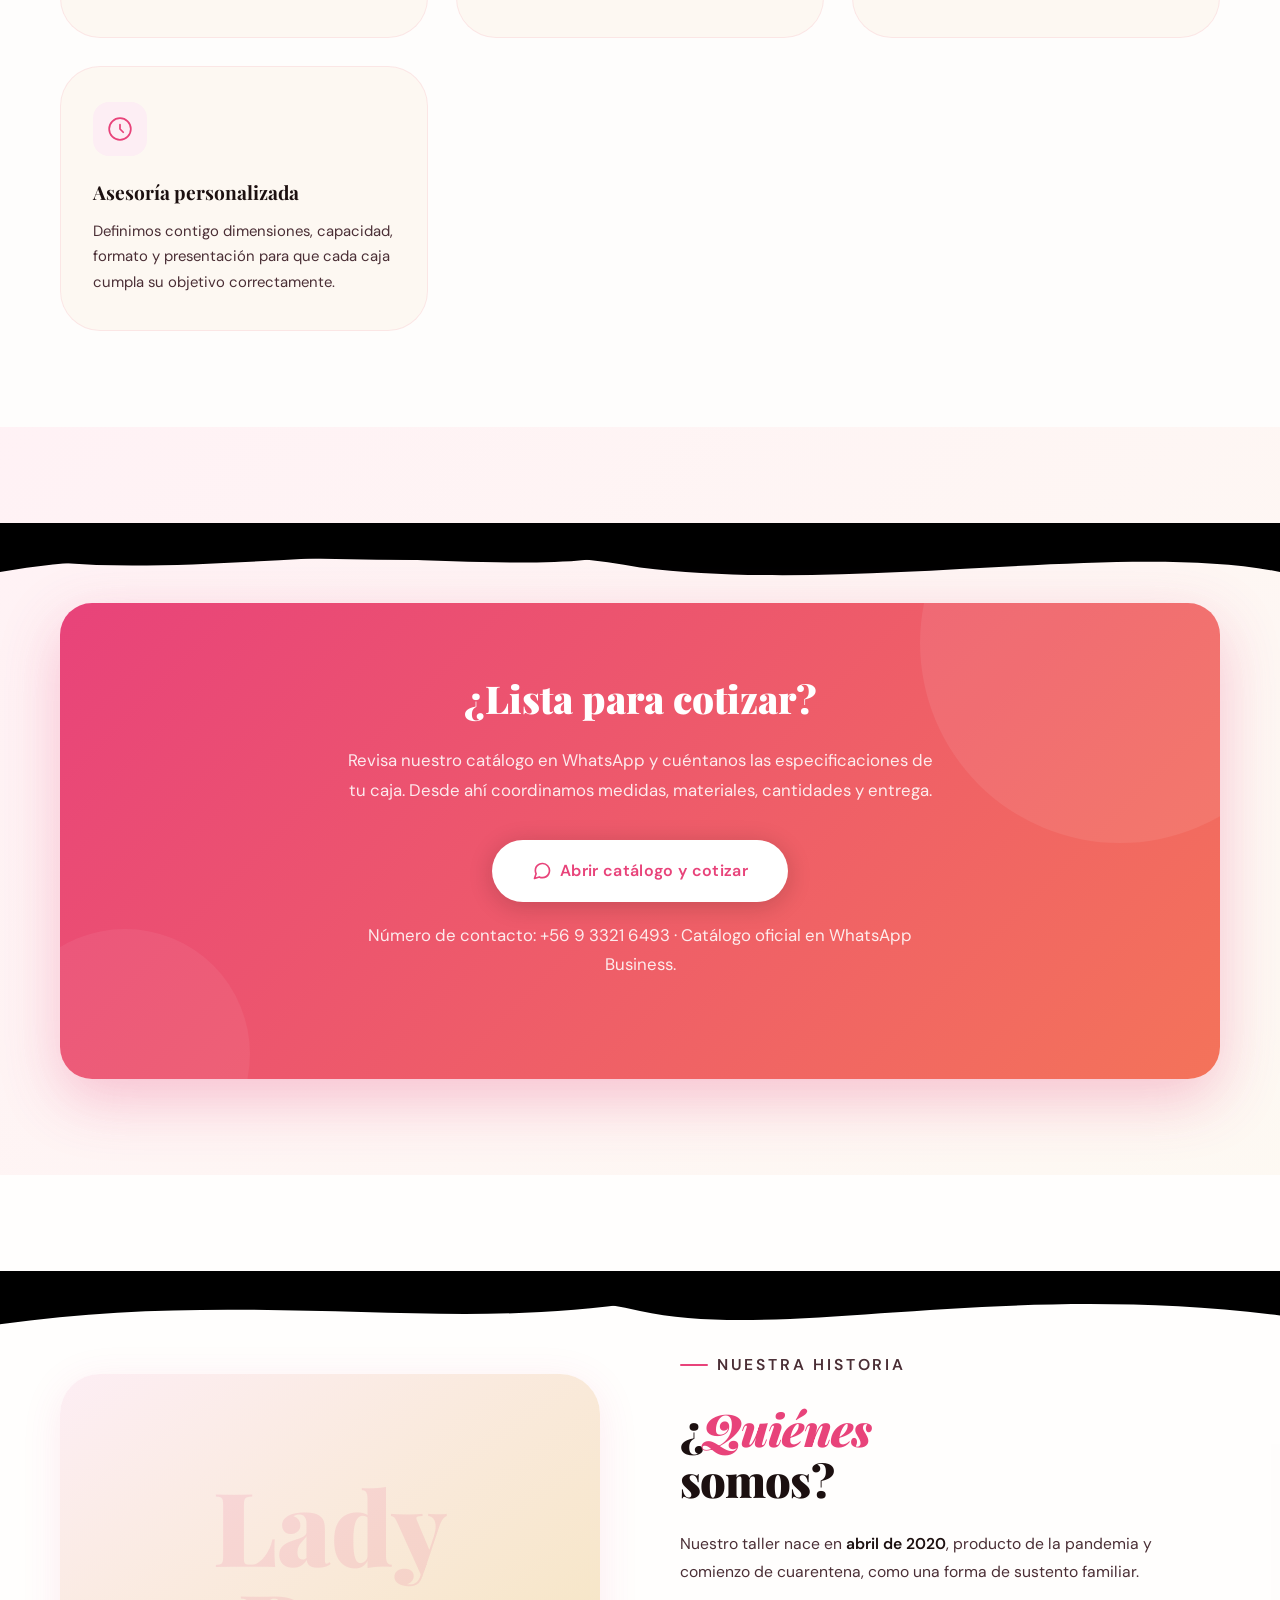
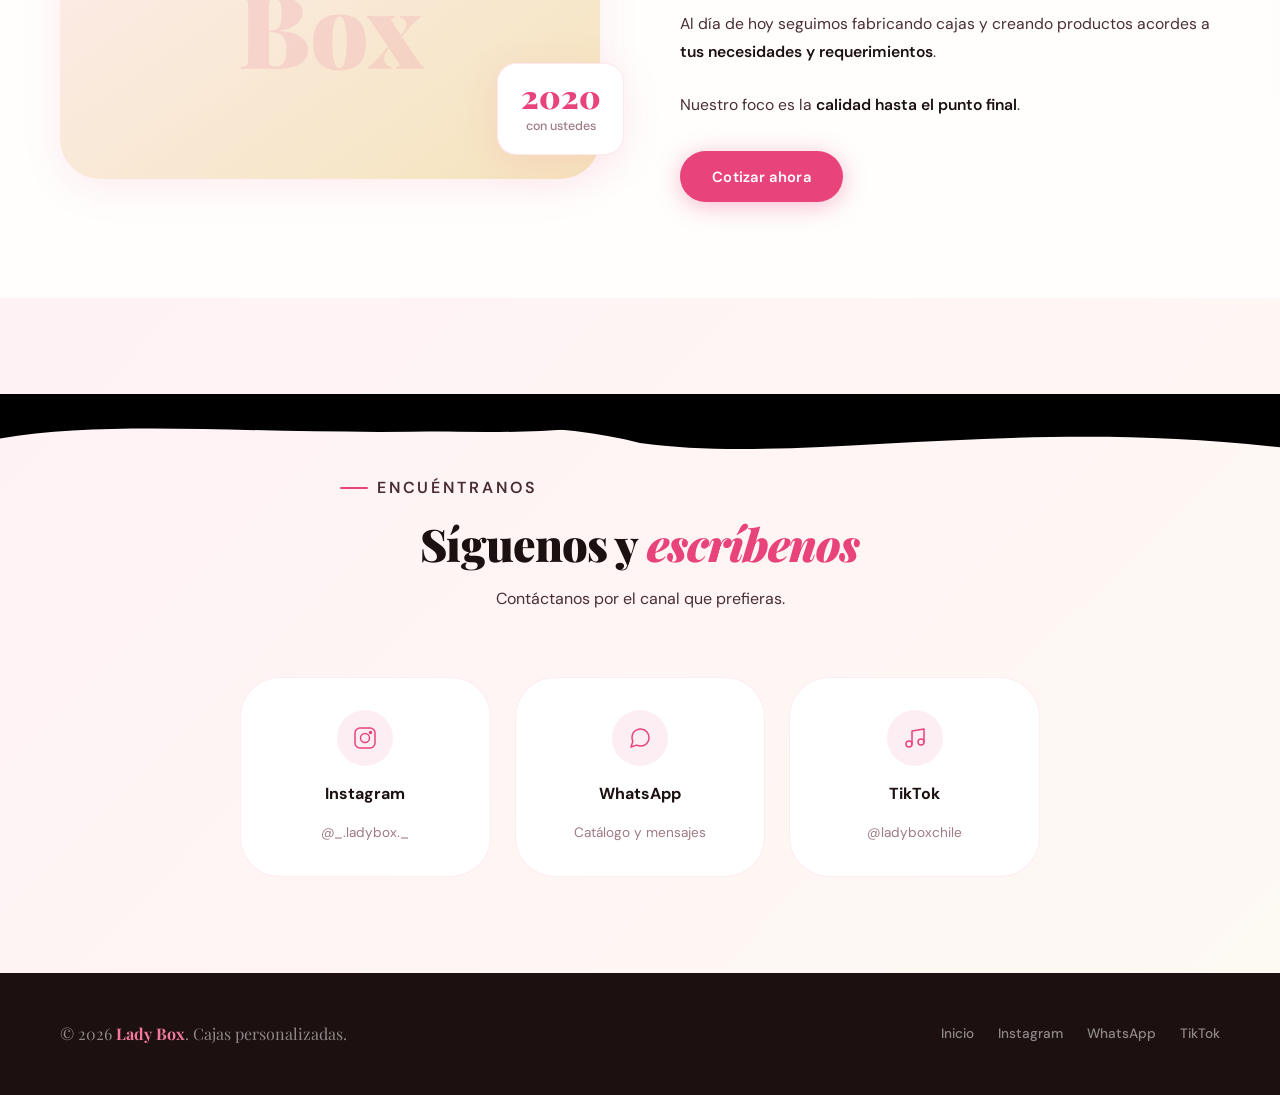
==== commit fd991bb1: "Update index.html" ====
--- a/index.html
+++ b/index.html
@@ -148,6 +148,14 @@
 
   <!-- ══════════ SERVICIOS ══════════ -->
   <section class="section section--alt" id="servicios">
+    <!-- Ola superior: hero → servicios -->
+    <div class="wave-divider wave-divider--top wave-into-alt" aria-hidden="true">
+      <svg viewBox="0 0 1440 80" preserveAspectRatio="none" xmlns="http://www.w3.org/2000/svg">
+        <path class="wave-layer wave-layer--back"  d="M0,40 C200,80 400,0 720,40 C1040,80 1240,10 1440,40 L1440,0 L0,0 Z"/>
+        <path class="wave-layer wave-layer--mid"   d="M0,50 C280,10 520,70 720,35 C920,0  1160,65 1440,30 L1440,0 L0,0 Z"/>
+        <path class="wave-layer wave-layer--front" d="M0,30 C360,70 600,5  720,45 C840,80 1080,15 1440,50 L1440,0 L0,0 Z"/>
+      </svg>
+    </div>
     <div class="container">
       <header class="section-head reveal">
         <p class="eyebrow">Lo que hacemos</p>
@@ -203,6 +211,14 @@
 
   <!-- ══════════ COTIZAR ══════════ -->
   <section class="section section--rose" id="cotizar">
+    <!-- Ola superior: servicios → cotizar -->
+    <div class="wave-divider wave-divider--top wave-into-rose" aria-hidden="true">
+      <svg viewBox="0 0 1440 80" preserveAspectRatio="none" xmlns="http://www.w3.org/2000/svg">
+        <path class="wave-layer wave-layer--back"  d="M0,50 C300,10 600,70 720,30 C840,0  1100,60 1440,20 L1440,0 L0,0 Z"/>
+        <path class="wave-layer wave-layer--mid"   d="M0,35 C180,75 480,5  720,50 C960,80 1260,20 1440,55 L1440,0 L0,0 Z"/>
+        <path class="wave-layer wave-layer--front" d="M0,55 C240,15 460,65 720,25 C980,0  1200,55 1440,35 L1440,0 L0,0 Z"/>
+      </svg>
+    </div>
     <div class="container">
       <div class="cotizar-wrap reveal">
         <h2>¿Lista para cotizar?</h2>
@@ -223,6 +239,14 @@
 
   <!-- ══════════ QUIÉNES SOMOS ══════════ -->
   <section class="section section--alt" id="empresa">
+    <!-- Ola superior: cotizar → empresa -->
+    <div class="wave-divider wave-divider--top wave-into-alt" aria-hidden="true">
+      <svg viewBox="0 0 1440 80" preserveAspectRatio="none" xmlns="http://www.w3.org/2000/svg">
+        <path class="wave-layer wave-layer--back"  d="M0,25 C320,65 560,5  720,45 C880,80 1120,10 1440,50 L1440,0 L0,0 Z"/>
+        <path class="wave-layer wave-layer--mid"   d="M0,45 C200,5  440,75 720,20 C1000,0 1240,60 1440,25 L1440,0 L0,0 Z"/>
+        <path class="wave-layer wave-layer--front" d="M0,60 C280,20 500,70 720,35 C940,5  1180,50 1440,15 L1440,0 L0,0 Z"/>
+      </svg>
+    </div>
     <div class="container">
       <div class="empresa-grid">
 
@@ -263,6 +287,14 @@
 
   <!-- ══════════ CONTACTO ══════════ -->
   <section class="section section--rose" id="contacto">
+    <!-- Ola superior: empresa → contacto -->
+    <div class="wave-divider wave-divider--top wave-into-rose" aria-hidden="true">
+      <svg viewBox="0 0 1440 80" preserveAspectRatio="none" xmlns="http://www.w3.org/2000/svg">
+        <path class="wave-layer wave-layer--back"  d="M0,40 C240,0  480,70 720,30 C960,0  1200,65 1440,20 L1440,0 L0,0 Z"/>
+        <path class="wave-layer wave-layer--mid"   d="M0,20 C300,60 540,10 720,55 C900,80 1140,25 1440,60 L1440,0 L0,0 Z"/>
+        <path class="wave-layer wave-layer--front" d="M0,50 C180,20 420,65 720,25 C1020,0 1260,55 1440,40 L1440,0 L0,0 Z"/>
+      </svg>
+    </div>
     <div class="container">
       <header class="section-head reveal">
         <p class="eyebrow">Encuéntranos</p>
--- a/css/styles.css
+++ b/css/styles.css
@@ -708,39 +708,45 @@
 .contact-card .c-handle { font-size: .85rem; color: var(--muted); }
 
 /* ── DIALOG ─────────────────────────────────────── */
-.wa-dialog {
-  /* Centrado absoluto — funciona en todos los browsers */
+
+/* Backdrop */
+.wa-backdrop {
+  position: fixed;
+  inset: 0;
+  background: rgba(15, 10, 18, .55);
+  backdrop-filter: blur(6px);
+  -webkit-backdrop-filter: blur(6px);
+  z-index: 9998;
+}
+
+.wa-backdrop[hidden] { display: none; }
+
+/* Modal — siempre centrado en el viewport */
+.wa-overlay {
   position: fixed;
   top: 50%;
   left: 50%;
   transform: translate(-50%, -50%);
-  margin: 0;
-
-  border: none;
+  z-index: 9999;
+
+  background: var(--white);
   border-radius: var(--r-lg);
-  padding: 0;
+  width: 92vw;
   max-width: 440px;
-  width: 92vw;
-  box-shadow: 0 24px 80px rgba(28, 16, 16, .22);
-  background: var(--white);
-  z-index: 9999;
-
-  /* Animación de entrada */
-  animation: dialog-in .25s cubic-bezier(.34,1.56,.64,1) both;
-}
+  box-shadow: 0 24px 80px rgba(15, 10, 18, .3);
+  border: 1px solid rgba(232, 67, 122, .12);
+
+  animation: dialog-in .28s cubic-bezier(.34, 1.56, .64, 1) both;
+}
+
+.wa-overlay[hidden] { display: none; }
 
 @keyframes dialog-in {
-  from { opacity: 0; transform: translate(-50%, -46%) scale(.95); }
+  from { opacity: 0; transform: translate(-50%, -48%) scale(.94); }
   to   { opacity: 1; transform: translate(-50%, -50%) scale(1); }
 }
 
-.wa-dialog::backdrop {
-  background: rgba(28, 16, 16, .5);
-  backdrop-filter: blur(6px);
-  -webkit-backdrop-filter: blur(6px);
-}
-
-.wa-dialog__inner    { padding: 2.5rem 2rem; }
+.wa-dialog__inner { padding: 2.5rem 2rem; }
 
 .wa-dialog__title {
   font-family: var(--font-display);
@@ -1053,8 +1059,13 @@
 }
 
 /* Dialog en dark */
-[data-theme="dark"] .wa-dialog {
+[data-theme="dark"] .wa-overlay {
   background: #1E2330;
+  border-color: rgba(232, 67, 122, .18);
+}
+
+[data-theme="dark"] .wa-backdrop {
+  background: rgba(5, 5, 10, .7);
 }
 
 /* Badge flotante hero2 — mantiene gradiente rose */
@@ -1106,3 +1117,15 @@
 .empresa-year-badge {
   transition: background .35s ease, border-color .35s ease, color .35s ease, box-shadow .35s ease;
 }
+
+
+/* ── OLA WAVE PATH COLOR ────────────────────────── */
+/* Se ajusta automáticamente al tema */
+.wave-path {
+  fill: var(--white);
+  transition: fill .35s ease;
+}
+
+[data-theme="dark"] .wave-path {
+  fill: #161B24;
+}
--- a/css/animations.css
+++ b/css/animations.css
@@ -0,0 +1,240 @@
+/* ══════════════════════════════════════════════════
+   LadyBox — animations.css
+   Todas las animaciones de la página
+   ══════════════════════════════════════════════════ */
+
+/* ── 1. OLA HERO — morphing continuo ────────────── */
+.hero-wave svg path {
+  animation: wave-morph 6s ease-in-out infinite alternate;
+  transform-origin: center bottom;
+}
+
+@keyframes wave-morph {
+  0%   { d: path("M0,24 C240,48 480,0 720,24 C960,48 1200,0 1440,24 L1440,48 L0,48 Z"); }
+  25%  { d: path("M0,32 C180,8  420,44 720,20 C1020,0 1260,40 1440,16 L1440,48 L0,48 Z"); }
+  50%  { d: path("M0,16 C300,44 540,4  720,28 C900,48 1140,8  1440,32 L1440,48 L0,48 Z"); }
+  75%  { d: path("M0,28 C200,4  460,40 720,16 C980,44 1220,12 1440,36 L1440,48 L0,48 Z"); }
+  100% { d: path("M0,20 C280,46 500,2  720,30 C940,46 1180,6  1440,22 L1440,48 L0,48 Z"); }
+}
+
+/* Fallback para browsers sin soporte de d() en CSS */
+@supports not (d: path("M0,0")) {
+  .hero-wave svg {
+    animation: wave-slide 8s linear infinite;
+  }
+  @keyframes wave-slide {
+    0%   { transform: translateX(0); }
+    50%  { transform: translateX(-2%); }
+    100% { transform: translateX(0); }
+  }
+}
+
+/* ── 2. BLOBS HERO — pulso lento ─────────────────── */
+.hero::before {
+  animation: blob-pulse-a 8s ease-in-out infinite alternate;
+}
+.hero::after {
+  animation: blob-pulse-b 10s ease-in-out infinite alternate;
+}
+
+@keyframes blob-pulse-a {
+  0%   { transform: scale(1)   translate(0, 0); opacity: 1; }
+  50%  { transform: scale(1.15) translate(-30px, 20px); opacity: .8; }
+  100% { transform: scale(.9)  translate(20px, -15px); opacity: 1; }
+}
+@keyframes blob-pulse-b {
+  0%   { transform: scale(1)   translate(0, 0); opacity: 1; }
+  50%  { transform: scale(1.2) translate(20px, -25px); opacity: .7; }
+  100% { transform: scale(.85) translate(-15px, 20px); opacity: 1; }
+}
+
+/* ── 3. LOGO — shimmer al hover ──────────────────── */
+.logo {
+  background: linear-gradient(90deg, var(--rose) 0%, var(--coral) 40%, var(--rose) 80%);
+  background-size: 200% auto;
+  -webkit-background-clip: text;
+  -webkit-text-fill-color: transparent;
+  background-clip: text;
+  transition: background-position .4s;
+}
+.logo:hover {
+  animation: logo-shimmer 1.2s linear infinite;
+}
+@keyframes logo-shimmer {
+  0%   { background-position: 0% center; }
+  100% { background-position: 200% center; }
+}
+
+/* ── 4. TRUST STRIP — entrada escalonada ─────────── */
+.trust-item {
+  animation: fadeUp .6s ease both;
+}
+.trust-item:nth-child(1) { animation-delay: .5s; }
+.trust-item:nth-child(2) { animation-delay: .65s; }
+.trust-item:nth-child(3) { animation-delay: .8s; }
+
+/* ── 5. BADGE HERO2 — float mejorado ─────────────── */
+.hero-badge2 {
+  animation: float-badge 5s ease-in-out infinite;
+}
+@keyframes float-badge {
+  0%, 100% { transform: translateY(0) rotate(-1deg); }
+  50%       { transform: translateY(-10px) rotate(1deg); }
+}
+
+/* ── 6. SERVICE CARDS — entrada con stagger ─────── */
+.service-card {
+  animation: card-in .5s ease both;
+}
+.service-card:nth-child(1) { animation-delay: .1s; }
+.service-card:nth-child(2) { animation-delay: .2s; }
+.service-card:nth-child(3) { animation-delay: .3s; }
+.service-card:nth-child(4) { animation-delay: .4s; }
+
+@keyframes card-in {
+  from { opacity: 0; transform: translateY(24px) scale(.97); }
+  to   { opacity: 1; transform: none; }
+}
+
+/* Icono de servicio gira suavemente al hover */
+.service-card:hover .service-icon {
+  animation: icon-spin .6s cubic-bezier(.34,1.56,.64,1) both;
+}
+@keyframes icon-spin {
+  from { transform: rotate(-15deg) scale(.9); }
+  to   { transform: rotate(0deg) scale(1); }
+}
+
+/* ── 7. BOTONES — pulso al hover ─────────────────── */
+.btn--primary:hover {
+  animation: btn-pulse .4s ease both;
+}
+@keyframes btn-pulse {
+  0%   { box-shadow: var(--shadow-btn); }
+  50%  { box-shadow: 0 0 0 6px rgba(232,67,122,.15), var(--shadow-btn); }
+  100% { box-shadow: var(--shadow-btn); }
+}
+
+/* CTA cotizar — latido continuo para llamar la atención */
+.cotizar-wrap .btn--wa {
+  animation: heartbeat 2.8s ease-in-out infinite;
+}
+@keyframes heartbeat {
+  0%, 100% { transform: scale(1); }
+  10%       { transform: scale(1.04); }
+  20%       { transform: scale(1); }
+  30%       { transform: scale(1.03); }
+  40%       { transform: scale(1); }
+}
+.cotizar-wrap .btn--wa:hover {
+  animation: none;
+  transform: translateY(-3px);
+}
+
+/* ── 8. CONTACT CARDS — icono rebota al hover ────── */
+.contact-card:hover .contact-icon {
+  animation: bounce-icon .5s cubic-bezier(.34,1.56,.64,1) both;
+}
+@keyframes bounce-icon {
+  from { transform: translateY(0) scale(1); }
+  40%  { transform: translateY(-8px) scale(1.1); }
+  to   { transform: translateY(0) scale(1); }
+}
+
+/* ── 9. SECCIÓN EMPRESA — badge año late ─────────── */
+.empresa-year-badge {
+  animation: badge-float 4s ease-in-out infinite 1s;
+}
+@keyframes badge-float {
+  0%, 100% { transform: translateY(0); }
+  50%       { transform: translateY(-6px); }
+}
+
+/* ── 10. CIRCLES PUNTEADOS — ya tienen spin-slow,
+    se acelera un poco para que se note más ────────── */
+.section--rose::before {
+  animation: spin-slow 20s linear infinite !important;
+}
+.section--rose::after {
+  animation: spin-slow 14s linear infinite reverse !important;
+}
+
+/* ── 11. DOTS HERO — aparecen en cascada ─────────── */
+.hero-dots span {
+  animation: dot-pop .4s ease both;
+}
+.hero-dots span:nth-child(1)  { animation-delay: .6s; }
+.hero-dots span:nth-child(2)  { animation-delay: .65s; }
+.hero-dots span:nth-child(3)  { animation-delay: .7s; }
+.hero-dots span:nth-child(4)  { animation-delay: .75s; }
+.hero-dots span:nth-child(5)  { animation-delay: .8s; }
+.hero-dots span:nth-child(6)  { animation-delay: .85s; }
+.hero-dots span:nth-child(7)  { animation-delay: .9s; }
+.hero-dots span:nth-child(8)  { animation-delay: .95s; }
+.hero-dots span:nth-child(9)  { animation-delay: 1s; }
+.hero-dots span:nth-child(10) { animation-delay: 1.05s; }
+.hero-dots span:nth-child(11) { animation-delay: 1.1s; }
+.hero-dots span:nth-child(12) { animation-delay: 1.15s; }
+.hero-dots span:nth-child(13) { animation-delay: 1.2s; }
+.hero-dots span:nth-child(14) { animation-delay: 1.25s; }
+.hero-dots span:nth-child(15) { animation-delay: 1.3s; }
+.hero-dots span:nth-child(16) { animation-delay: 1.35s; }
+.hero-dots span:nth-child(17) { animation-delay: 1.4s; }
+.hero-dots span:nth-child(18) { animation-delay: 1.45s; }
+.hero-dots span:nth-child(19) { animation-delay: 1.5s; }
+.hero-dots span:nth-child(20) { animation-delay: 1.55s; }
+.hero-dots span:nth-child(21) { animation-delay: 1.6s; }
+.hero-dots span:nth-child(22) { animation-delay: 1.65s; }
+.hero-dots span:nth-child(23) { animation-delay: 1.7s; }
+.hero-dots span:nth-child(24) { animation-delay: 1.75s; }
+.hero-dots span:nth-child(25) { animation-delay: 1.8s; }
+
+@keyframes dot-pop {
+  from { opacity: 0; transform: scale(0); }
+  to   { opacity: 1; transform: scale(1); }
+}
+
+/* Pulso alterno en los puntos para que "vivan" */
+.hero-dots span:nth-child(odd) {
+  animation: dot-pop .4s ease both, dot-breathe 3s ease-in-out infinite 2s;
+}
+.hero-dots span:nth-child(even) {
+  animation: dot-pop .4s ease both, dot-breathe 3s ease-in-out infinite 2.5s;
+}
+@keyframes dot-breathe {
+  0%, 100% { opacity: .35; transform: scale(1); }
+  50%       { opacity: .7;  transform: scale(1.4); }
+}
+
+/* ── 12. NAV LINKS — subrayado animado ya existe,
+    añadimos un leve lift al hover ──────────────────── */
+.nav a:hover {
+  transform: translateY(-1px);
+  transition: color .2s, transform .2s;
+}
+
+/* ── 13. FOOTER — aparece desde abajo ────────────── */
+.site-footer {
+  animation: footer-in .6s ease both;
+  animation-timeline: view();
+  animation-range: entry 0% entry 30%;
+}
+
+/* ── 14. SCROLL SUAVE EN CARRUSEL ────────────────── */
+.product-carousel__slide img {
+  transition: transform .6s ease;
+}
+.product-carousel__slide img:hover {
+  transform: scale(1.03);
+}
+
+/* ── RESPETA prefers-reduced-motion ─────────────── */
+@media (prefers-reduced-motion: reduce) {
+  *,
+  *::before,
+  *::after {
+    animation-duration: .01ms !important;
+    animation-iteration-count: 1 !important;
+    transition-duration: .01ms !important;
+  }
+}
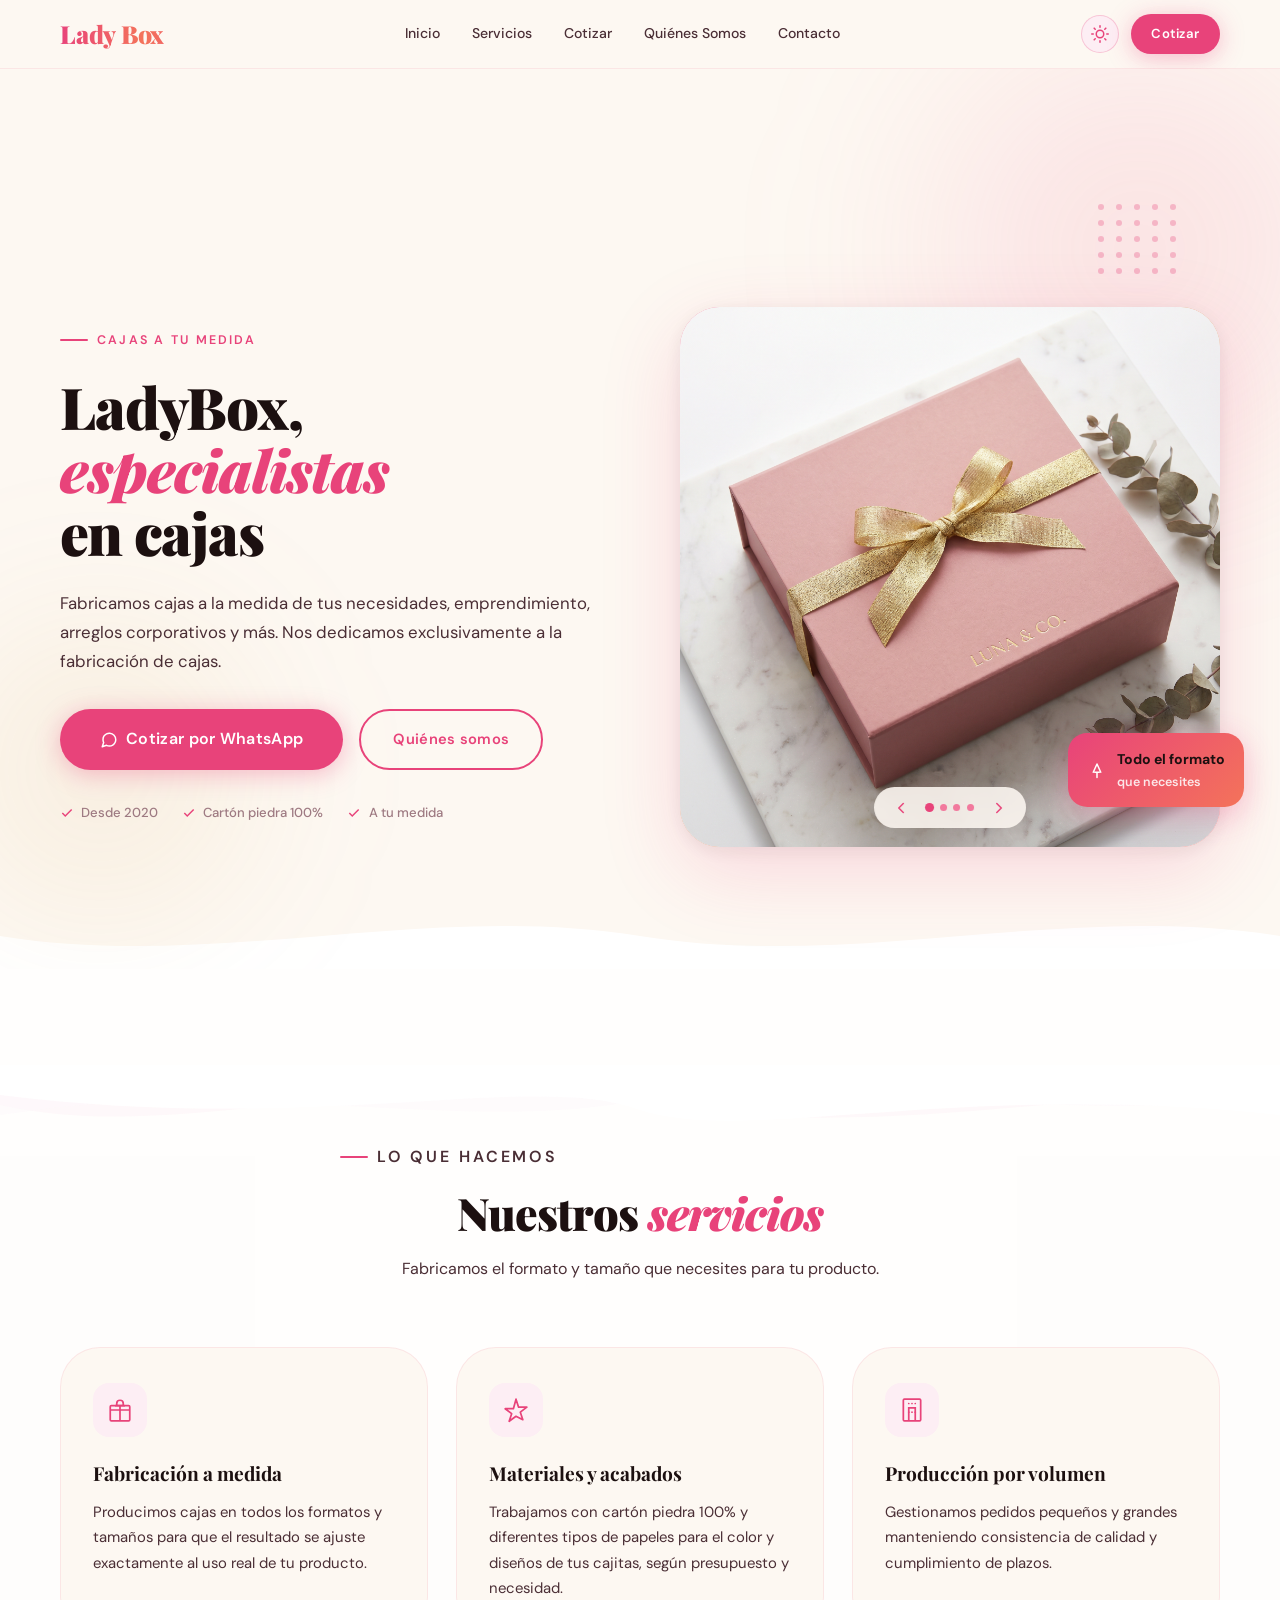
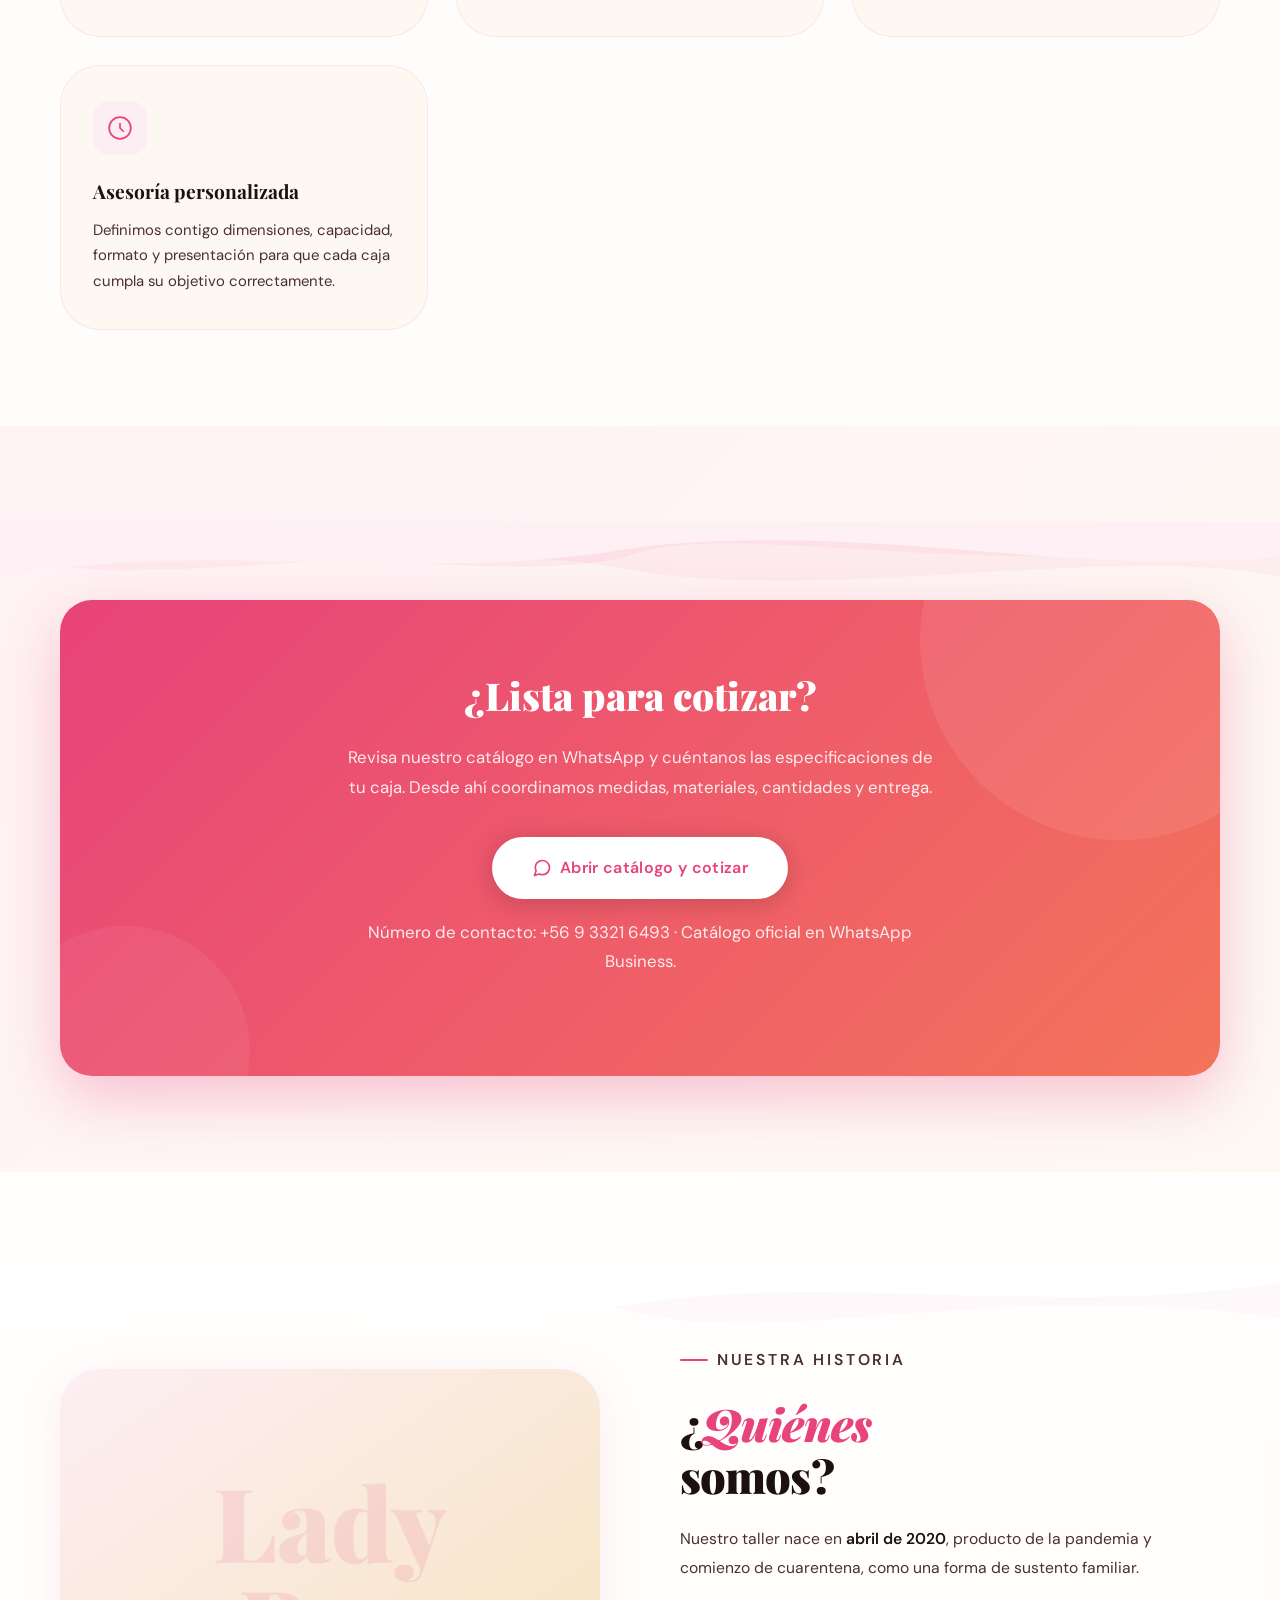
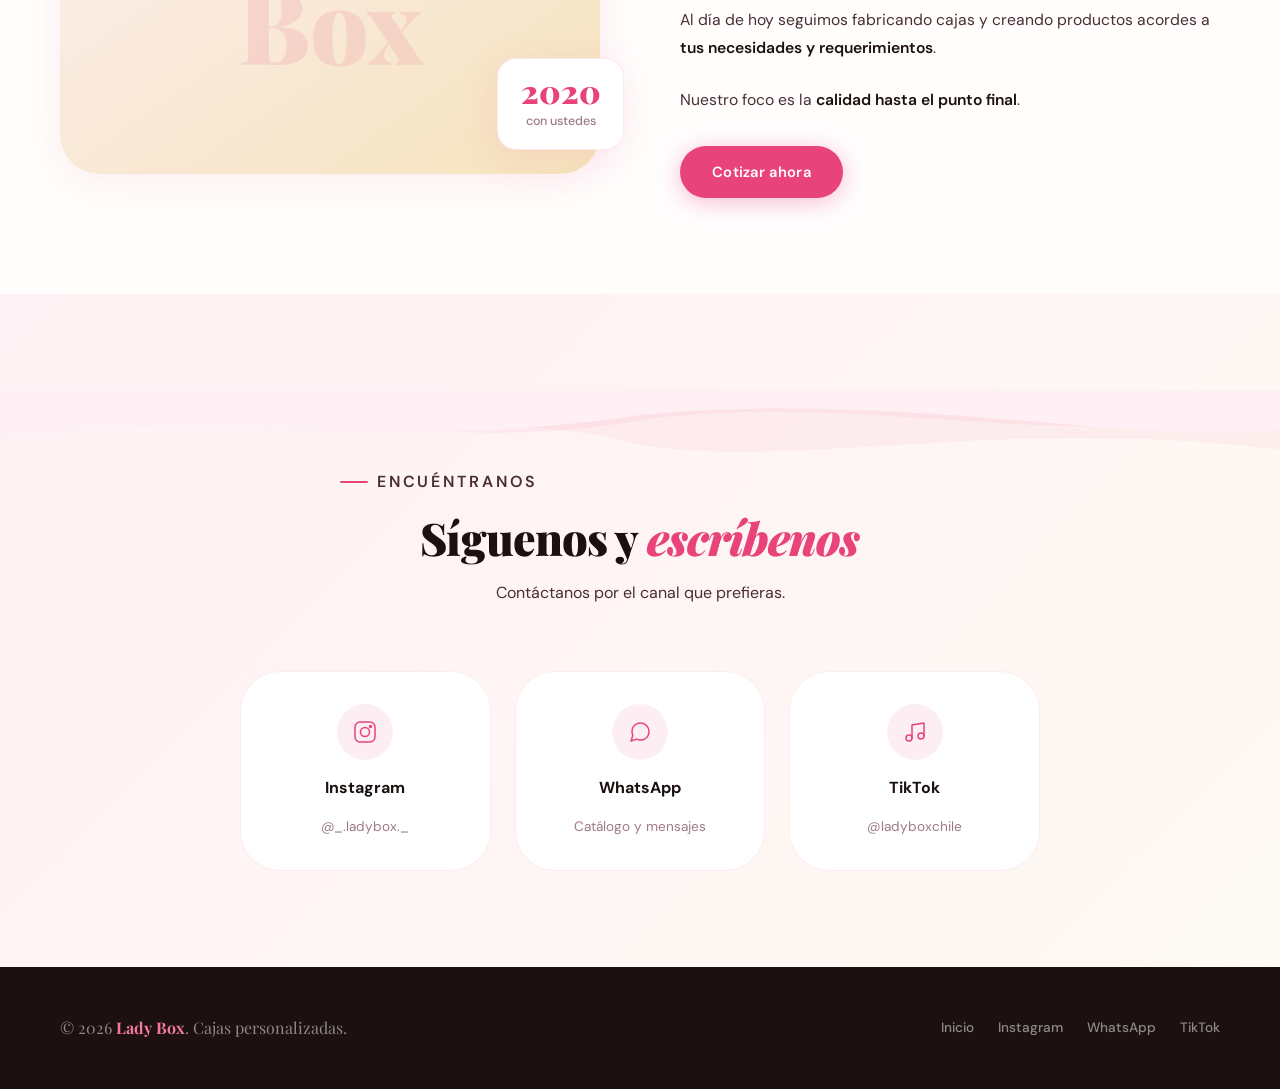
==== commit f6a5a068: "Update index.html" ====
--- a/index.html
+++ b/index.html
@@ -3,8 +3,109 @@
 <head>
 <meta charset="UTF-8" />
 <meta name="viewport" content="width=device-width, initial-scale=1.0" />
-<meta name="description" content="Lady Box — cajas personalizadas a tu medida. Fabricamos cajas para emprendimientos, regalos y arreglos corporativos. Cotiza por WhatsApp." />
-<title>Lady Box Chile | Cajas Personalizadas a Tu Medida</title>
+
+<!-- ── SEO Principal ── -->
+<title>Lady Box Chile | Cajas Personalizadas a Medida — Puente Alto</title>
+<meta name="description" content="Lady Box Chile — Fabricamos cajas personalizadas a medida para emprendimientos, regalos y arreglos corporativos en Puente Alto y todo Chile. Cartón piedra 100%. Desde 2020. Cotiza por WhatsApp." />
+<meta name="keywords" content="cajas personalizadas Chile, cajas a medida, packaging personalizado, cajas de regalo, cajas emprendimiento, cajas corporativas, Puente Alto, cajas cartón piedra, lady box, ladybox" />
+<meta name="author" content="Lady Box Chile" />
+<meta name="robots" content="index, follow" />
+<link rel="canonical" href="https://ladybox.vercel.app/" />
+
+<!-- ── Open Graph (Facebook, Instagram, WhatsApp) ── -->
+<meta property="og:type" content="website" />
+<meta property="og:url" content="https://ladybox.vercel.app/" />
+<meta property="og:title" content="Lady Box Chile | Cajas Personalizadas a Medida" />
+<meta property="og:description" content="Fabricamos cajas personalizadas a medida para emprendimientos, regalos y eventos corporativos. Cartón piedra 100%. Puente Alto, Chile. Cotiza por WhatsApp." />
+<meta property="og:image" content="https://ladybox.vercel.app/images/carousel-1.png" />
+<meta property="og:image:width" content="1200" />
+<meta property="og:image:height" content="1200" />
+<meta property="og:locale" content="es_CL" />
+<meta property="og:site_name" content="Lady Box Chile" />
+
+<!-- ── Twitter / X Card ── -->
+<meta name="twitter:card" content="summary_large_image" />
+<meta name="twitter:title" content="Lady Box Chile | Cajas Personalizadas a Medida" />
+<meta name="twitter:description" content="Fabricamos cajas personalizadas a medida para emprendimientos, regalos y eventos corporativos. Puente Alto, Chile." />
+<meta name="twitter:image" content="https://ladybox.vercel.app/images/carousel-1.png" />
+
+<!-- ── Schema.org — Local Business ── -->
+<script type="application/ld+json">
+{
+  "@context": "https://schema.org",
+  "@type": "LocalBusiness",
+  "name": "Lady Box Chile",
+  "description": "Fabricamos cajas personalizadas a medida para emprendimientos, regalos y arreglos corporativos. Cartón piedra 100%. Especialistas en cajas desde 2020.",
+  "url": "https://ladybox.vercel.app",
+  "telephone": "+56933216493",
+  "foundingDate": "2020",
+  "address": {
+    "@type": "PostalAddress",
+    "addressLocality": "Puente Alto",
+    "addressRegion": "Región Metropolitana",
+    "addressCountry": "CL"
+  },
+  "geo": {
+    "@type": "GeoCoordinates",
+    "latitude": -33.6116,
+    "longitude": -70.5757
+  },
+  "areaServed": {
+    "@type": "Country",
+    "name": "Chile"
+  },
+  "sameAs": [
+    "https://www.instagram.com/_.ladybox._/",
+    "https://www.tiktok.com/@ladyboxchile"
+  ],
+  "contactPoint": {
+    "@type": "ContactPoint",
+    "telephone": "+56933216493",
+    "contactType": "sales",
+    "availableLanguage": "Spanish",
+    "contactOption": "TollFree"
+  },
+  "hasOfferCatalog": {
+    "@type": "OfferCatalog",
+    "name": "Catálogo Lady Box",
+    "itemListElement": [
+      {
+        "@type": "Offer",
+        "itemOffered": {
+          "@type": "Service",
+          "name": "Fabricación de cajas a medida",
+          "description": "Producimos cajas en todos los formatos y tamaños para tu producto."
+        }
+      },
+      {
+        "@type": "Offer",
+        "itemOffered": {
+          "@type": "Service",
+          "name": "Materiales y acabados",
+          "description": "Cartón piedra 100% y diferentes tipos de papeles para el color y diseño."
+        }
+      },
+      {
+        "@type": "Offer",
+        "itemOffered": {
+          "@type": "Service",
+          "name": "Producción por volumen",
+          "description": "Pedidos pequeños y grandes con calidad consistente."
+        }
+      },
+      {
+        "@type": "Offer",
+        "itemOffered": {
+          "@type": "Service",
+          "name": "Asesoría personalizada",
+          "description": "Definimos contigo dimensiones, capacidad y presentación."
+        }
+      }
+    ]
+  }
+}
+</script>
+
 <link rel="icon" type="image/png" href="images/logo.png" />
 <link rel="preconnect" href="https://fonts.googleapis.com" />
 <link rel="preconnect" href="https://fonts.gstatic.com" crossorigin />
--- a/css/styles.css
+++ b/css/styles.css
@@ -898,19 +898,7 @@
 }
 
 /* Ola decorativa inferior del hero */
-.hero-wave {
-  position: absolute;
-  bottom: -2px; left: 0; right: 0;
-  overflow: hidden;
-  line-height: 0;
-  pointer-events: none;
-}
-
-.hero-wave svg {
-  display: block;
-  width: 100%;
-  height: 48px;
-}
+/* Hero wave — ver animations.css */
 
 /* Puntos decorativos — hero */
 .hero-dots {
--- a/css/animations.css
+++ b/css/animations.css
@@ -3,29 +3,114 @@
    Todas las animaciones de la página
    ══════════════════════════════════════════════════ */
 
-/* ── 1. OLA HERO — morphing continuo ────────────── */
-.hero-wave svg path {
-  animation: wave-morph 6s ease-in-out infinite alternate;
-  transform-origin: center bottom;
-}
-
+/* ══════════════════════════════════════════════════
+   OLAS — hero wave + section dividers
+   ══════════════════════════════════════════════════ */
+
+/* ── Hero wave (inferior) ── */
+.hero-wave {
+  position: absolute;
+  bottom: -2px; left: 0; right: 0;
+  overflow: hidden;
+  line-height: 0;
+  pointer-events: none;
+  height: 70px;
+}
+.hero-wave svg {
+  display: block;
+  width: 100%; height: 100%;
+}
+.hero-wave .wave-path {
+  animation: wave-morph 7s ease-in-out infinite alternate;
+}
 @keyframes wave-morph {
   0%   { d: path("M0,24 C240,48 480,0 720,24 C960,48 1200,0 1440,24 L1440,48 L0,48 Z"); }
-  25%  { d: path("M0,32 C180,8  420,44 720,20 C1020,0 1260,40 1440,16 L1440,48 L0,48 Z"); }
-  50%  { d: path("M0,16 C300,44 540,4  720,28 C900,48 1140,8  1440,32 L1440,48 L0,48 Z"); }
-  75%  { d: path("M0,28 C200,4  460,40 720,16 C980,44 1220,12 1440,36 L1440,48 L0,48 Z"); }
-  100% { d: path("M0,20 C280,46 500,2  720,30 C940,46 1180,6  1440,22 L1440,48 L0,48 Z"); }
-}
-
-/* Fallback para browsers sin soporte de d() en CSS */
+  33%  { d: path("M0,36 C180,6  420,52 720,18 C1020,0 1260,44 1440,14 L1440,48 L0,48 Z"); }
+  66%  { d: path("M0,14 C300,52 540,2  720,32 C900,56 1140,4  1440,36 L1440,48 L0,48 Z"); }
+  100% { d: path("M0,28 C260,54 500,0  720,38 C940,56 1180,2  1440,20 L1440,48 L0,48 Z"); }
+}
+
+/* ── Dividers entre secciones ── */
+.wave-divider {
+  position: relative;
+  height: 80px;
+  margin-bottom: -2px;
+  overflow: hidden;
+  pointer-events: none;
+  z-index: 2;
+}
+
+.wave-divider svg {
+  position: absolute;
+  bottom: 0; left: 0;
+  width: 100%; height: 100%;
+}
+
+/* Capa trasera — más lenta, más opaca */
+.wave-layer--back {
+  opacity: .35;
+  animation: wave-drift-back 9s ease-in-out infinite alternate;
+}
+/* Capa media */
+.wave-layer--mid {
+  opacity: .55;
+  animation: wave-drift-mid 7s ease-in-out infinite alternate-reverse;
+}
+/* Capa frontal — más rápida, más visible */
+.wave-layer--front {
+  opacity: 1;
+  animation: wave-drift-front 5s ease-in-out infinite alternate;
+}
+
+/* Colores según la sección destino */
+
+/* → hacia sección blanca (alt) */
+.wave-into-alt .wave-layer--back  { fill: var(--rose-pale); }
+.wave-into-alt .wave-layer--mid   { fill: color-mix(in srgb, var(--white) 60%, var(--rose-pale)); }
+.wave-into-alt .wave-layer--front { fill: var(--white); }
+
+/* → hacia sección rose */
+.wave-into-rose .wave-layer--back  { fill: rgba(232,67,122,.18); }
+.wave-into-rose .wave-layer--mid   { fill: rgba(232,67,122,.09); }
+.wave-into-rose .wave-layer--front { fill: #FFF0F5; }
+
+/* Animaciones de desplazamiento horizontal por capa */
+@keyframes wave-drift-back {
+  0%   { transform: translateX(0)    scaleY(1); }
+  50%  { transform: translateX(-3%)  scaleY(1.08); }
+  100% { transform: translateX(2%)   scaleY(.95); }
+}
+@keyframes wave-drift-mid {
+  0%   { transform: translateX(0)   scaleY(1.05); }
+  50%  { transform: translateX(4%)  scaleY(.9); }
+  100% { transform: translateX(-2%) scaleY(1.1); }
+}
+@keyframes wave-drift-front {
+  0%   { transform: translateX(0)    scaleY(1); }
+  50%  { transform: translateX(-2%)  scaleY(1.06); }
+  100% { transform: translateX(3%)   scaleY(.97); }
+}
+
+/* Dark mode — recolor waves */
+[data-theme="dark"] .wave-into-alt .wave-layer--back  { fill: #1E2330; }
+[data-theme="dark"] .wave-into-alt .wave-layer--mid   { fill: #1A1F2C; }
+[data-theme="dark"] .wave-into-alt .wave-layer--front { fill: #161B24; }
+
+[data-theme="dark"] .wave-into-rose .wave-layer--back  { fill: rgba(232,67,122,.12); }
+[data-theme="dark"] .wave-into-rose .wave-layer--mid   { fill: rgba(232,67,122,.07); }
+[data-theme="dark"] .wave-into-rose .wave-layer--front { fill: #12070F; }
+
+[data-theme="dark"] .hero-wave .wave-path { fill: #161B24; }
+
+/* ── Fallback para browsers sin d() en CSS ── */
 @supports not (d: path("M0,0")) {
-  .hero-wave svg {
-    animation: wave-slide 8s linear infinite;
+  .hero-wave .wave-path,
+  .wave-layer {
+    animation: wave-slide-x 8s ease-in-out infinite alternate;
   }
-  @keyframes wave-slide {
-    0%   { transform: translateX(0); }
-    50%  { transform: translateX(-2%); }
-    100% { transform: translateX(0); }
+  @keyframes wave-slide-x {
+    from { transform: scaleY(1)    translateX(0); }
+    to   { transform: scaleY(1.1)  translateX(-2%); }
   }
 }
 
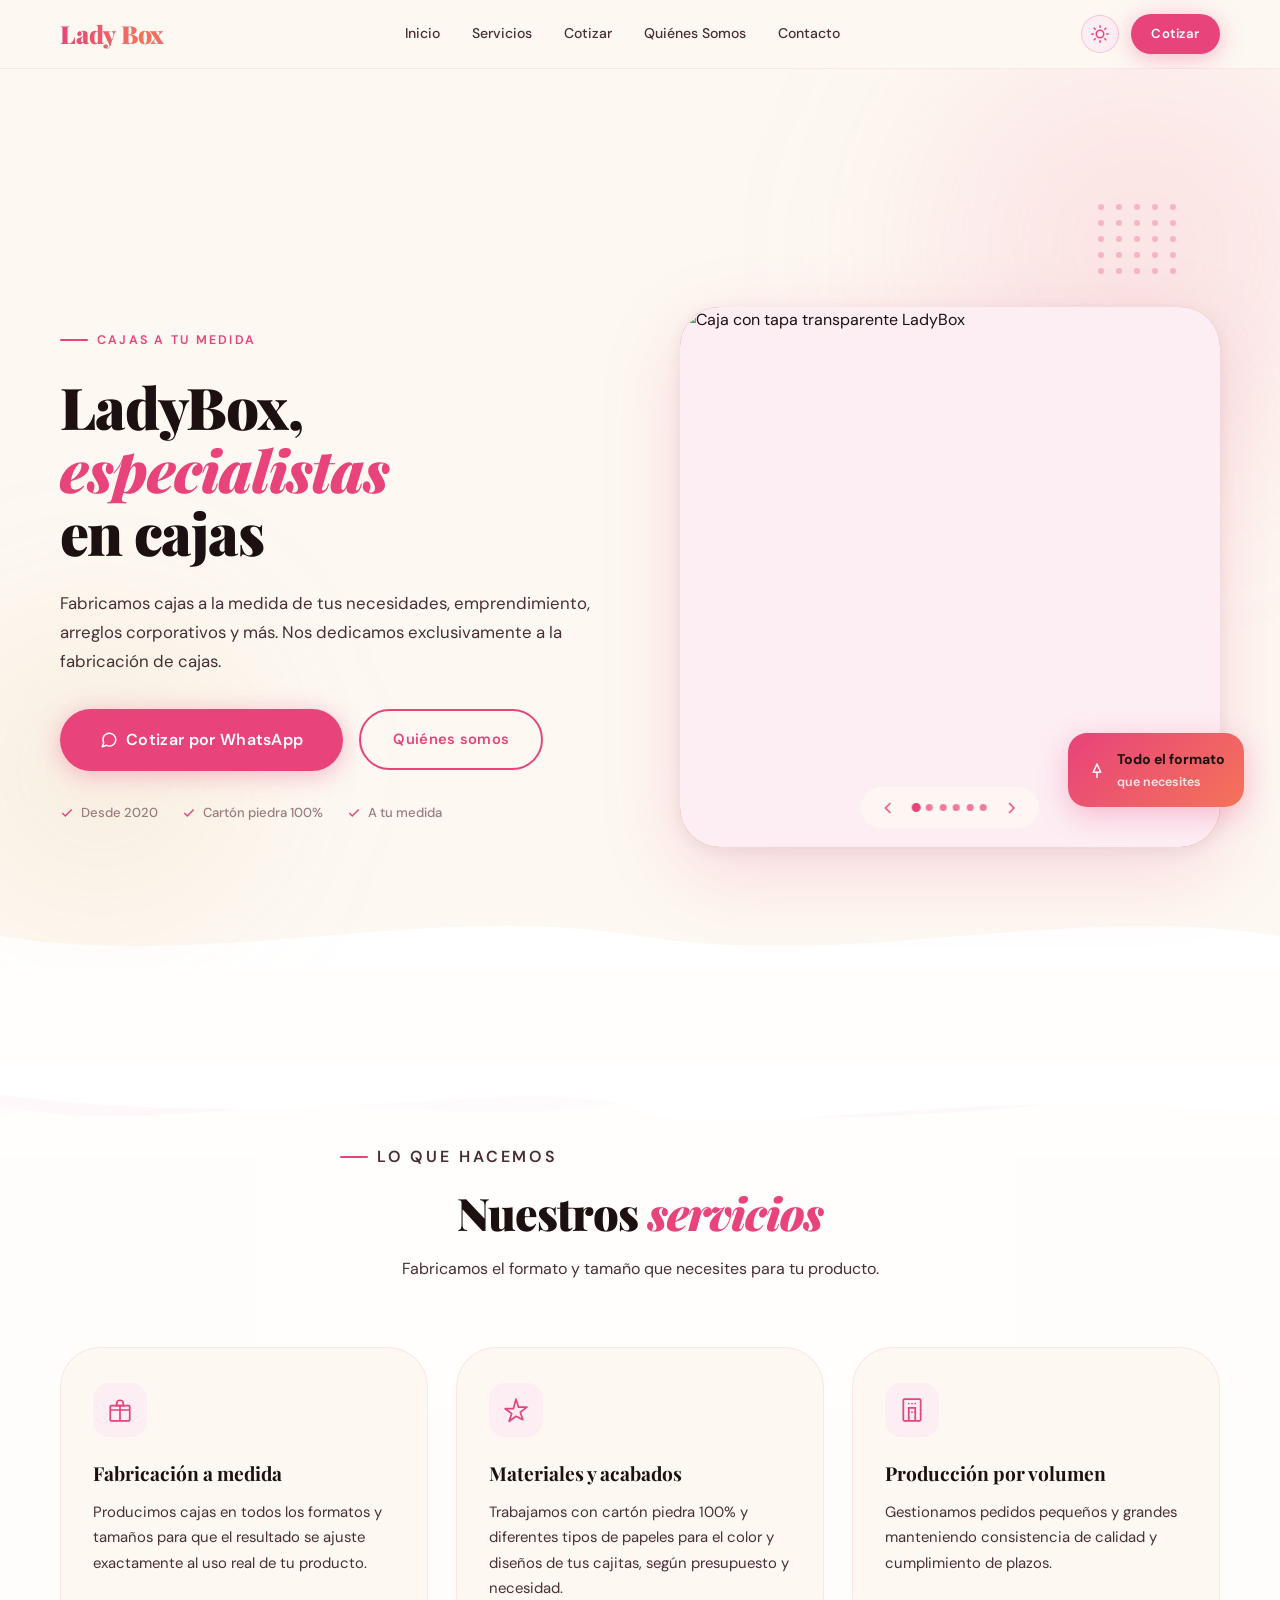
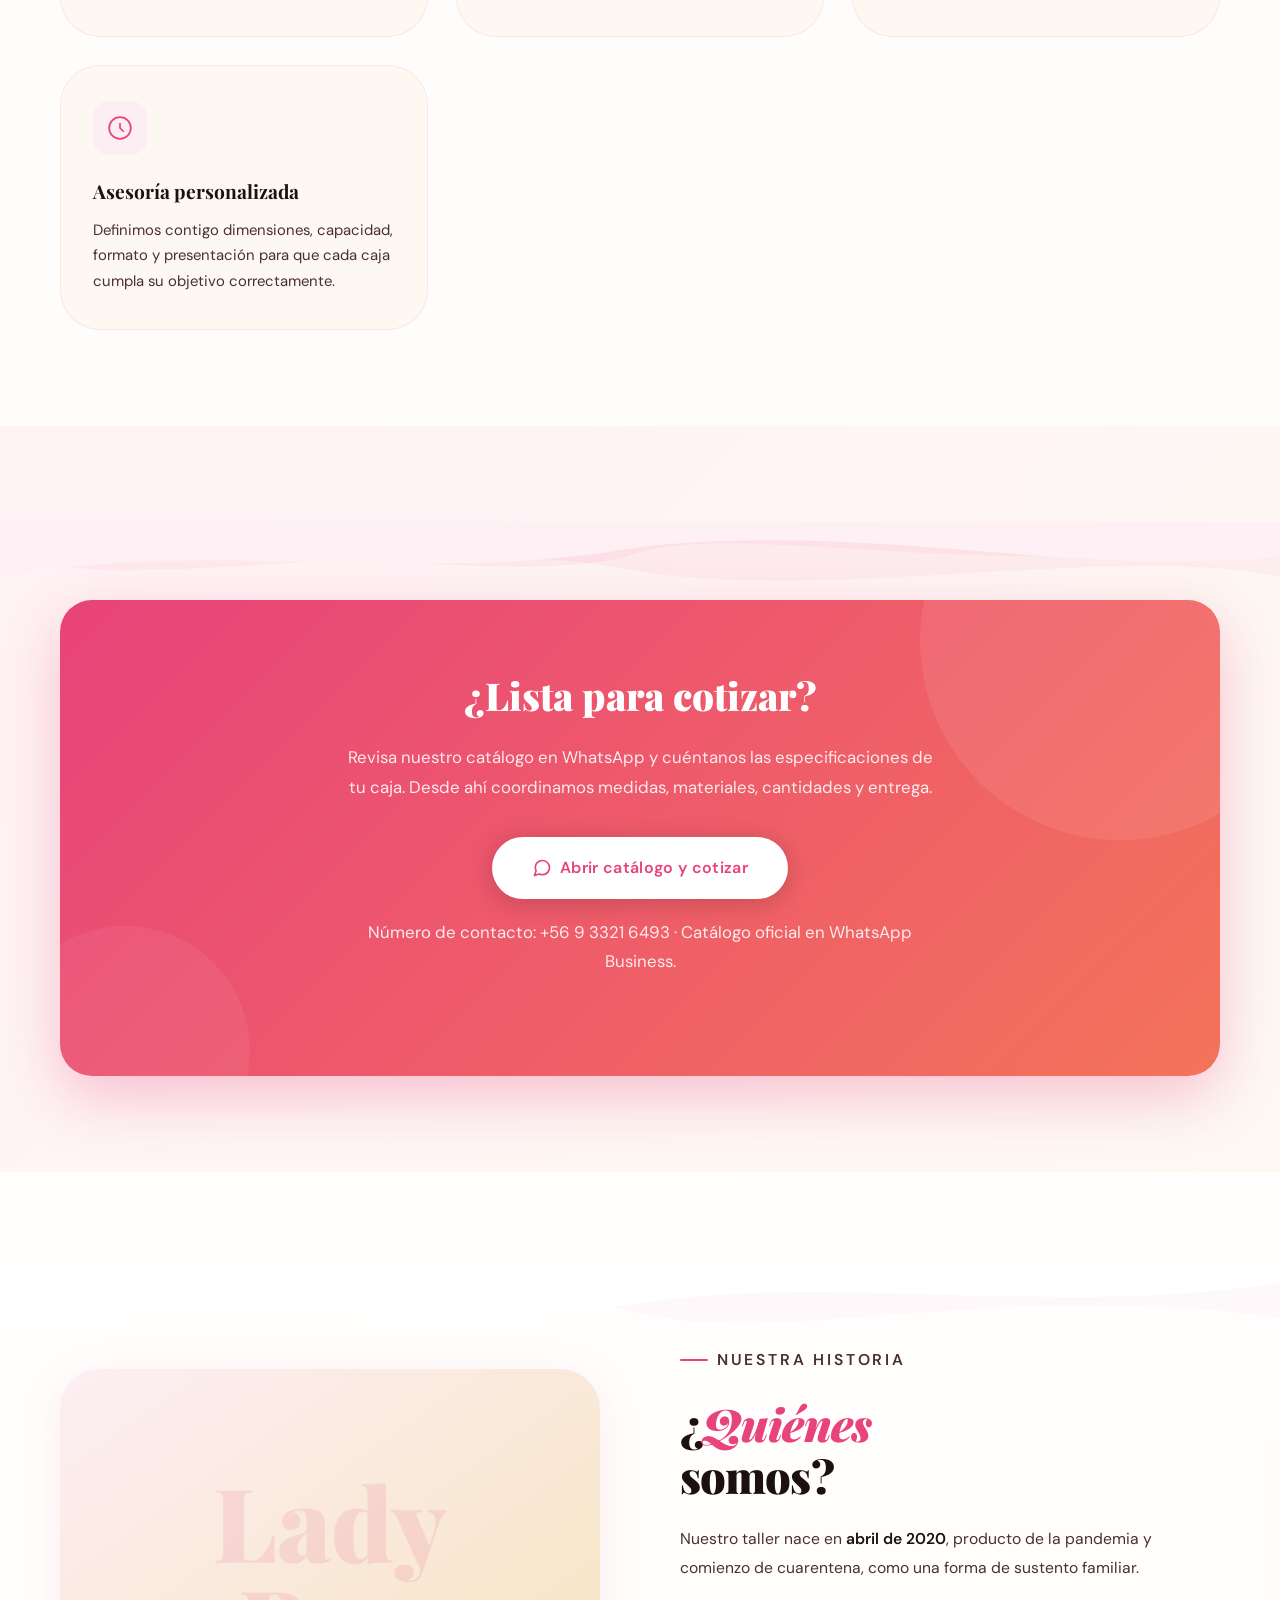
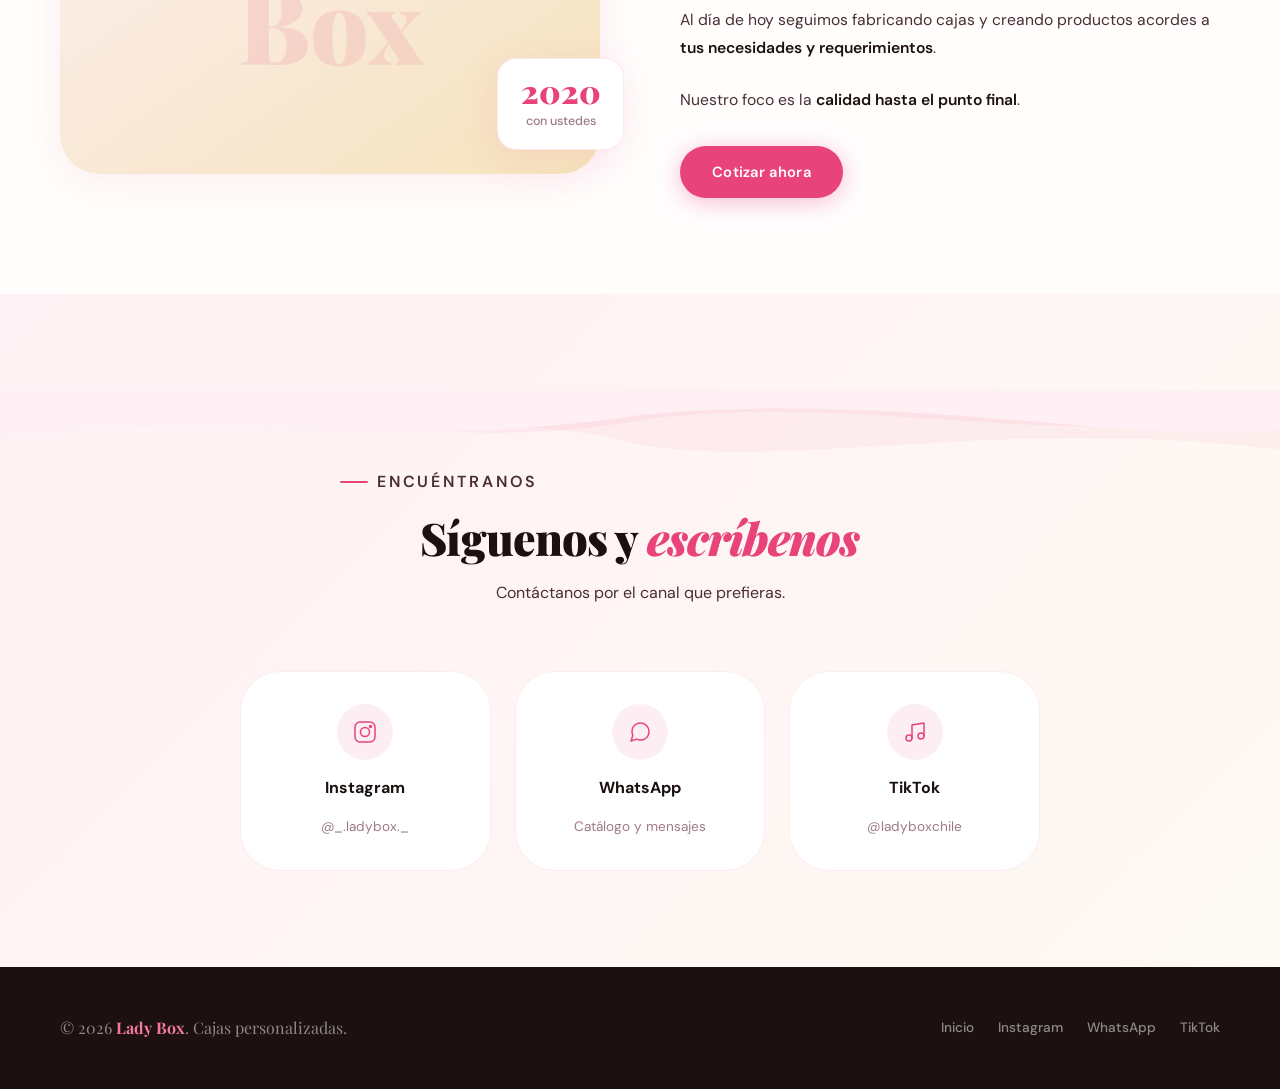
==== commit 47f5a476: "Update index.html" ====
--- a/index.html
+++ b/index.html
@@ -209,16 +209,22 @@
           <div class="product-carousel__viewport">
             <div class="product-carousel__track" id="product-carousel-track">
               <figure class="product-carousel__slide">
-                <img src="images/carousel-1.png" alt="Caja personalizada LadyBox" width="1200" height="1200" loading="eager" decoding="async"/>
-              </figure>
-              <figure class="product-carousel__slide">
-                <img src="images/carousel-2.png" alt="Caja a medida LadyBox" width="1200" height="1200" loading="lazy" decoding="async"/>
-              </figure>
-              <figure class="product-carousel__slide">
-                <img src="images/carousel-3.png" alt="Caja corporativa LadyBox" width="1200" height="1200" loading="lazy" decoding="async"/>
-              </figure>
-              <figure class="product-carousel__slide">
-                <img src="images/carousel-4.png" alt="Packaging personalizado LadyBox" width="1200" height="1200" loading="lazy" decoding="async"/>
+                <img src="images/carousel-1.jpg" alt="Caja con tapa transparente LadyBox" width="1200" height="1200" loading="eager" decoding="async"/>
+              </figure>
+              <figure class="product-carousel__slide">
+                <img src="images/carousel-2.jpg" alt="Caja redonda cartón piedra LadyBox" width="1200" height="1200" loading="lazy" decoding="async"/>
+              </figure>
+              <figure class="product-carousel__slide">
+                <img src="images/carousel-3.jpg" alt="Caja rectangular azul a medida LadyBox" width="1200" height="1200" loading="lazy" decoding="async"/>
+              </figure>
+              <figure class="product-carousel__slide">
+                <img src="images/carousel-4.jpg" alt="Caja negra con cilindro LadyBox" width="1200" height="1200" loading="lazy" decoding="async"/>
+              </figure>
+              <figure class="product-carousel__slide">
+                <img src="images/carousel-5.jpg" alt="Cajas negras con ventana LadyBox" width="1200" height="1200" loading="lazy" decoding="async"/>
+              </figure>
+              <figure class="product-carousel__slide">
+                <img src="images/carousel-6.jpg" alt="Caja corazón rosada LadyBox" width="1200" height="1200" loading="lazy" decoding="async"/>
               </figure>
             </div>
           </div>
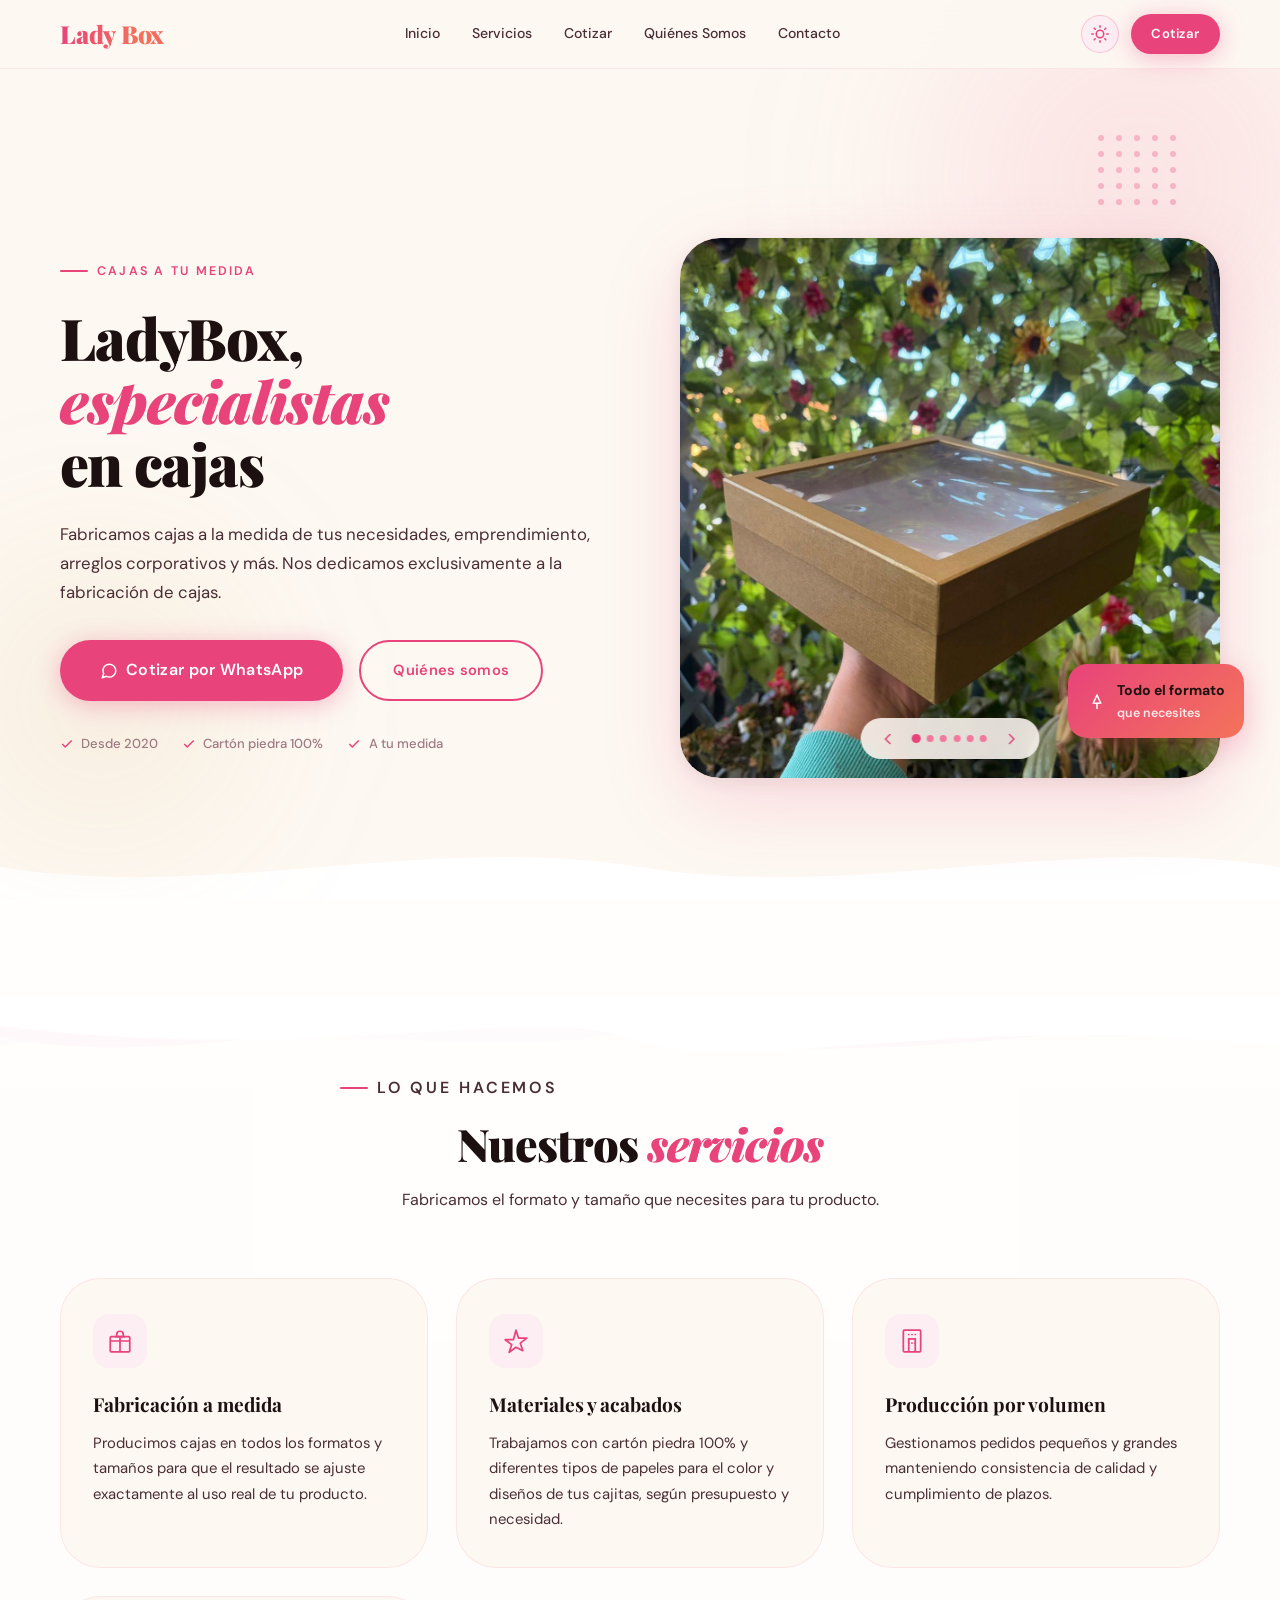
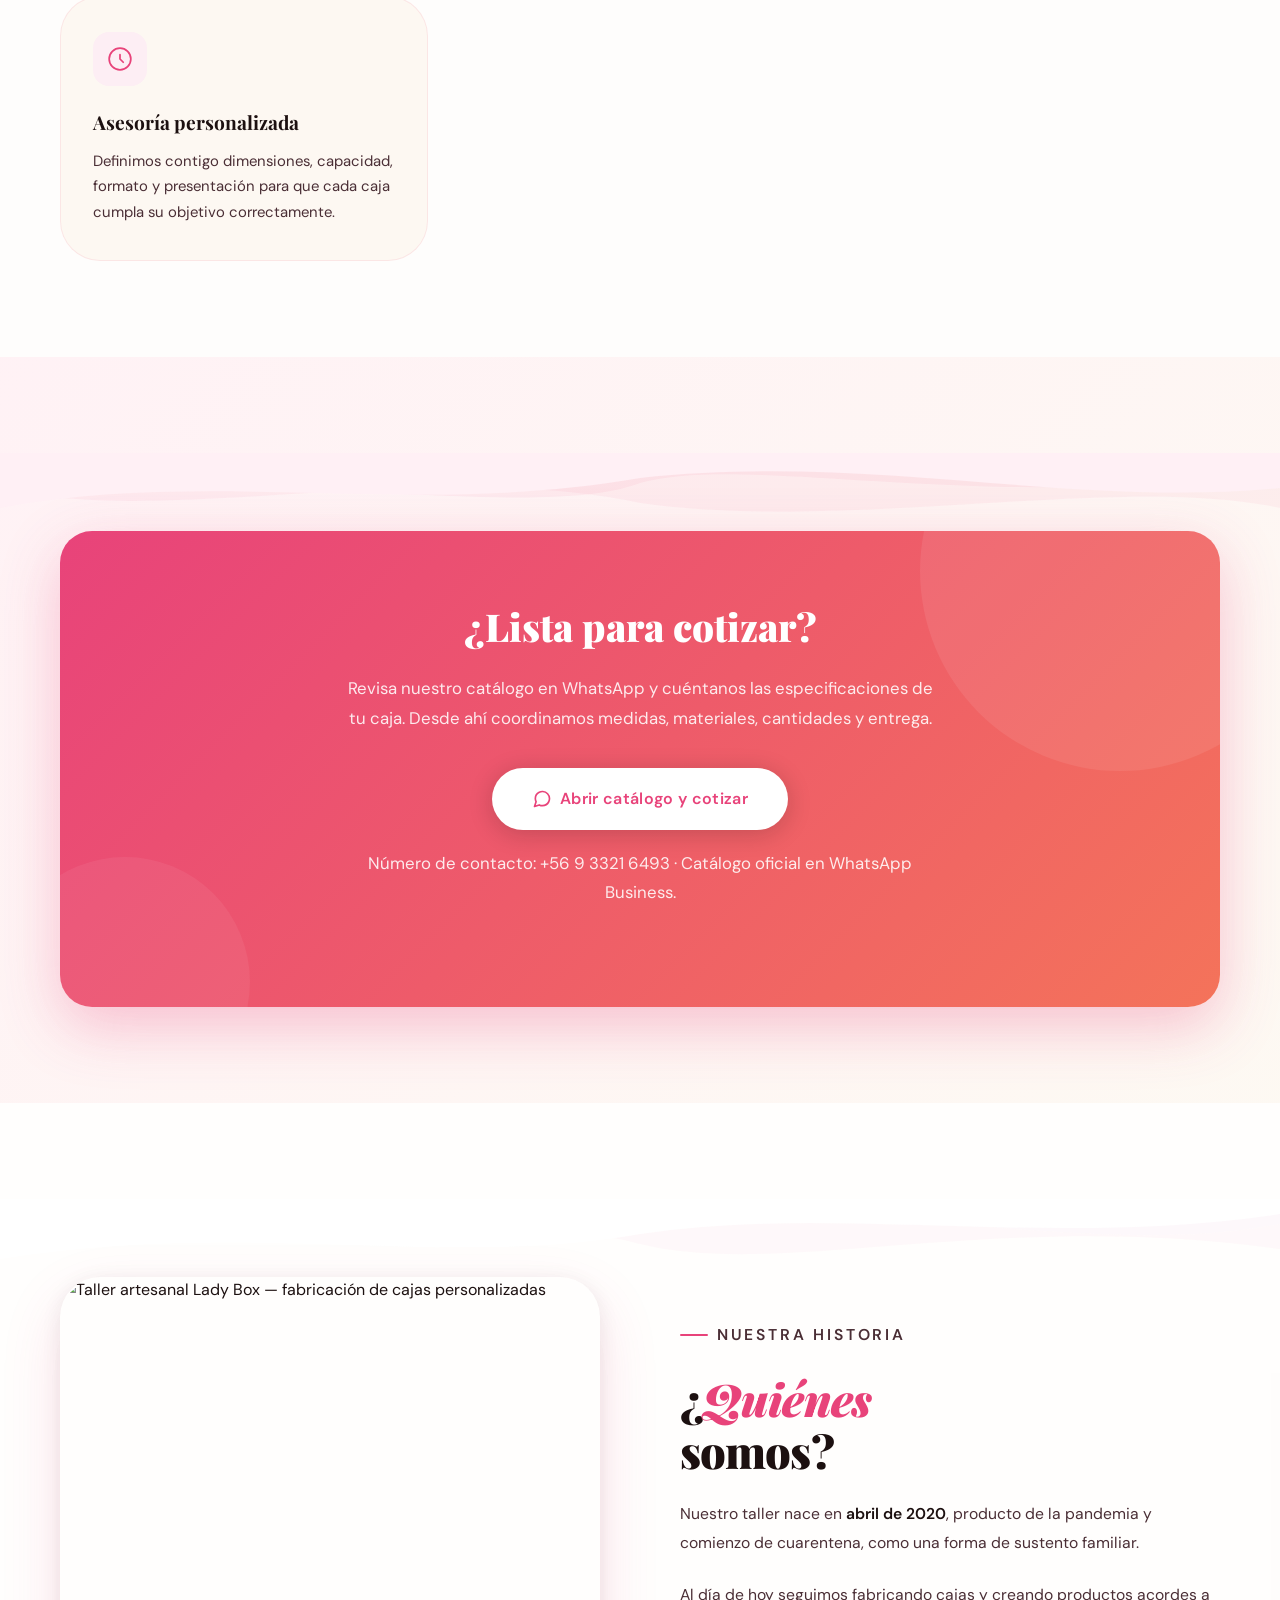
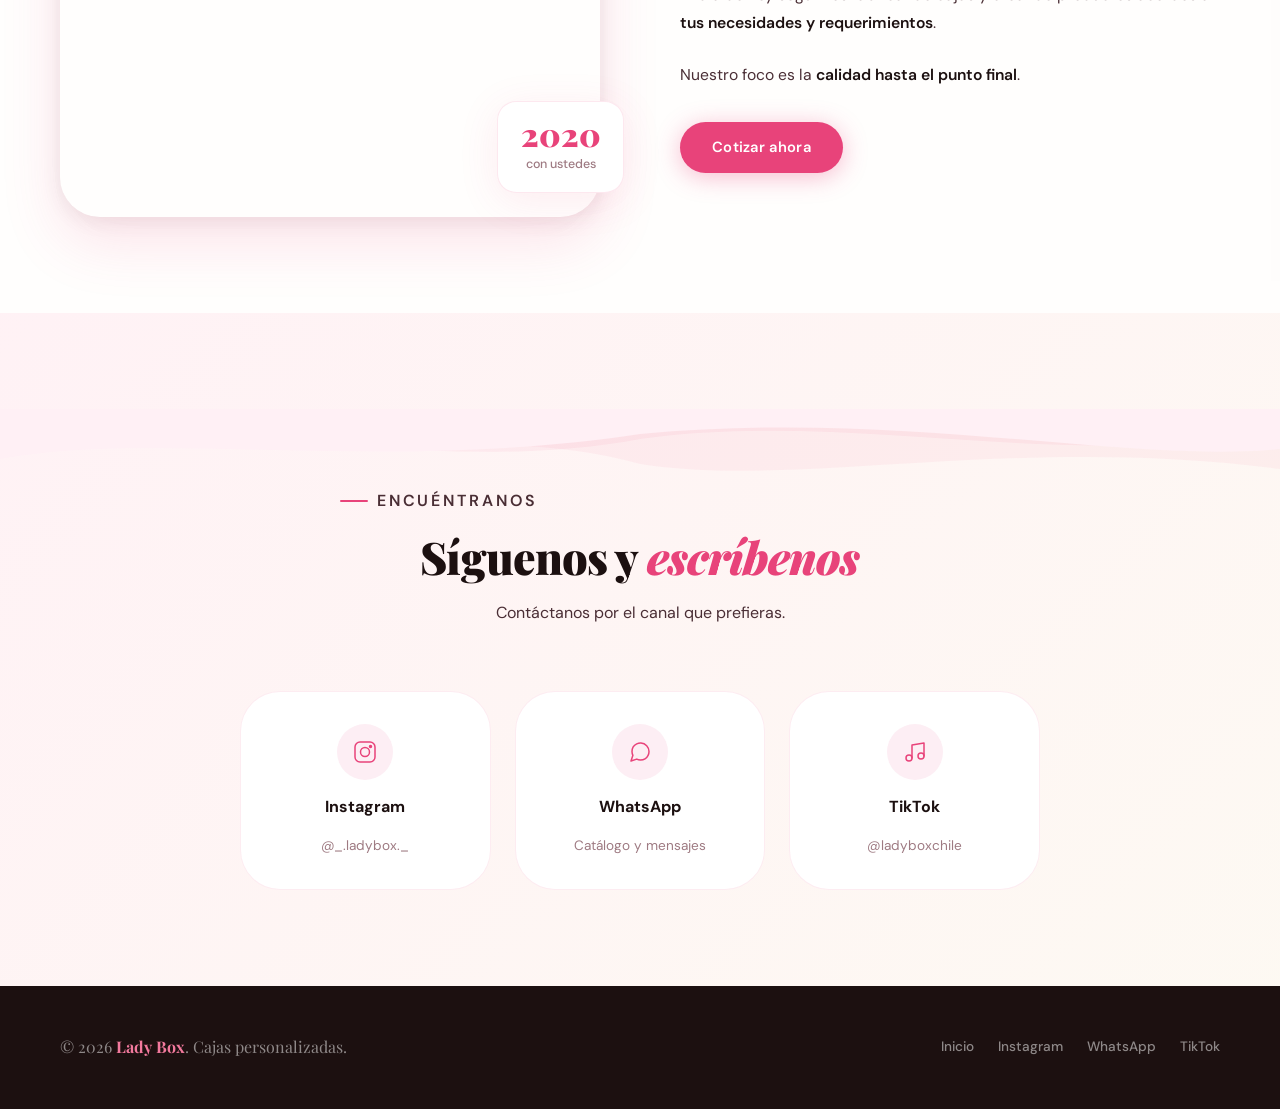
==== commit 465e0214: "Update index.html" ====
--- a/index.html
+++ b/index.html
@@ -359,7 +359,10 @@
 
         <div class="empresa-visual reveal">
           <div class="empresa-visual-inner">
-            <p class="empresa-deco-text">Lady<br>Box</p>
+            <img src="images/empresa-taller.jpg"
+                 alt="Taller artesanal Lady Box — fabricación de cajas personalizadas"
+                 width="1200" height="1200"
+                 loading="lazy" decoding="async" />
           </div>
           <div class="empresa-year-badge">
             <strong>2020</strong>
--- a/css/styles.css
+++ b/css/styles.css
@@ -125,7 +125,7 @@
 .site-header {
   position: fixed;
   top: 0; left: 0; right: 0;
-  z-index: 100;
+  z-index: 10000;
   background: rgba(253, 248, 242, .92);
   backdrop-filter: blur(16px);
   -webkit-backdrop-filter: blur(16px);
@@ -602,13 +602,24 @@
 .empresa-visual { position: relative; }
 
 .empresa-visual-inner {
-  background: linear-gradient(145deg, var(--rose-pale), var(--gold-light));
   border-radius: var(--r-lg);
-  aspect-ratio: 4 / 3;
-  display: grid;
-  place-items: center;
+  aspect-ratio: 1 / 1;
   overflow: hidden;
-  box-shadow: var(--shadow-card);
+  box-shadow: 0 24px 60px rgba(232,67,122,.15), 0 4px 20px rgba(28,16,16,.08);
+  position: relative;
+}
+
+.empresa-visual-inner img {
+  width: 100%;
+  height: 100%;
+  object-fit: cover;
+  object-position: center;
+  transition: transform .6s ease;
+  border-radius: var(--r-lg);
+}
+
+.empresa-visual-inner:hover img {
+  transform: scale(1.04);
 }
 
 .empresa-deco-text {
@@ -874,14 +885,15 @@
   inset: 0;
   background: rgba(253, 248, 242, .82);
   pointer-events: none;
-  z-index: 0;
+  z-index: -1;
 }
 
 /* Todo el contenido encima del overlay */
-.site-header,
 main,
 .wa-dialog,
 .site-footer { position: relative; z-index: 1; }
+/* Header siempre encima de todo */
+.site-header { z-index: 10000; }
 
 /* Secciones blancas y rose con overlay propio
    para que las hojas sean aún más sutiles en esas zonas */
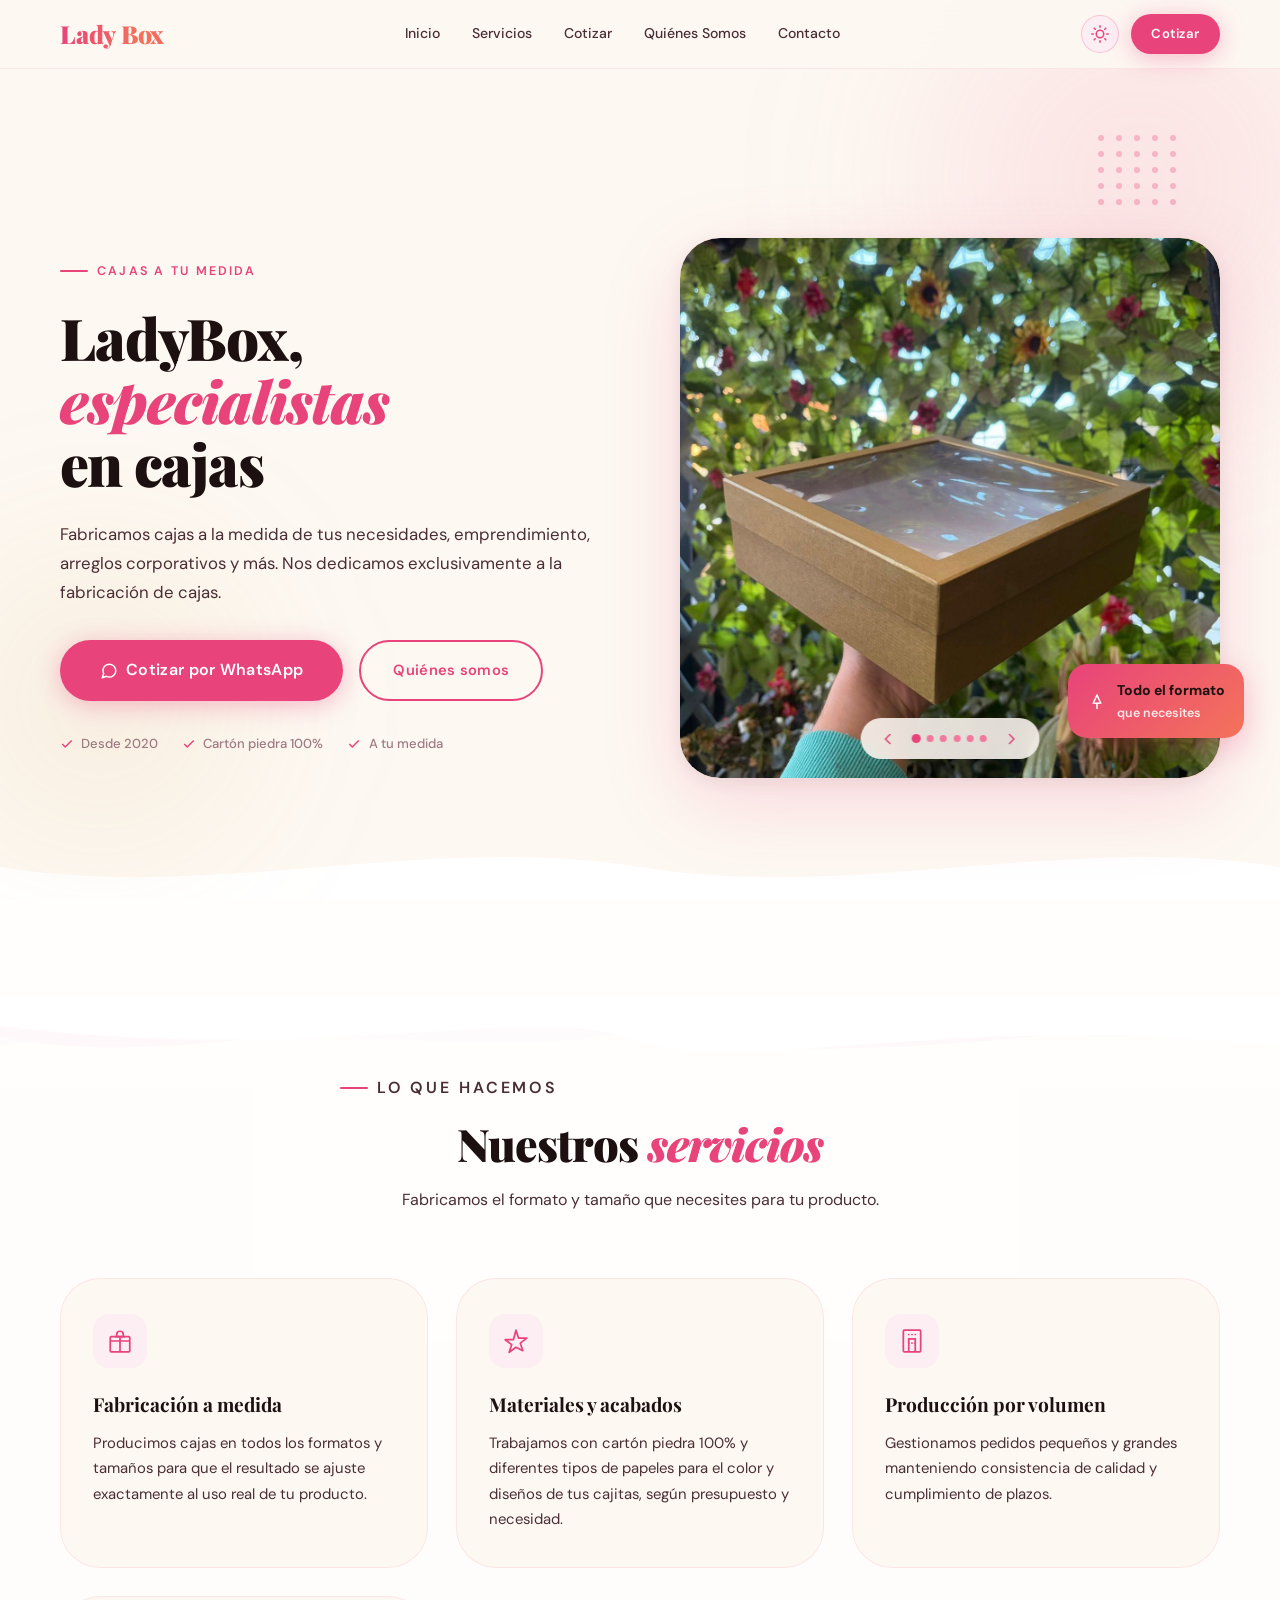
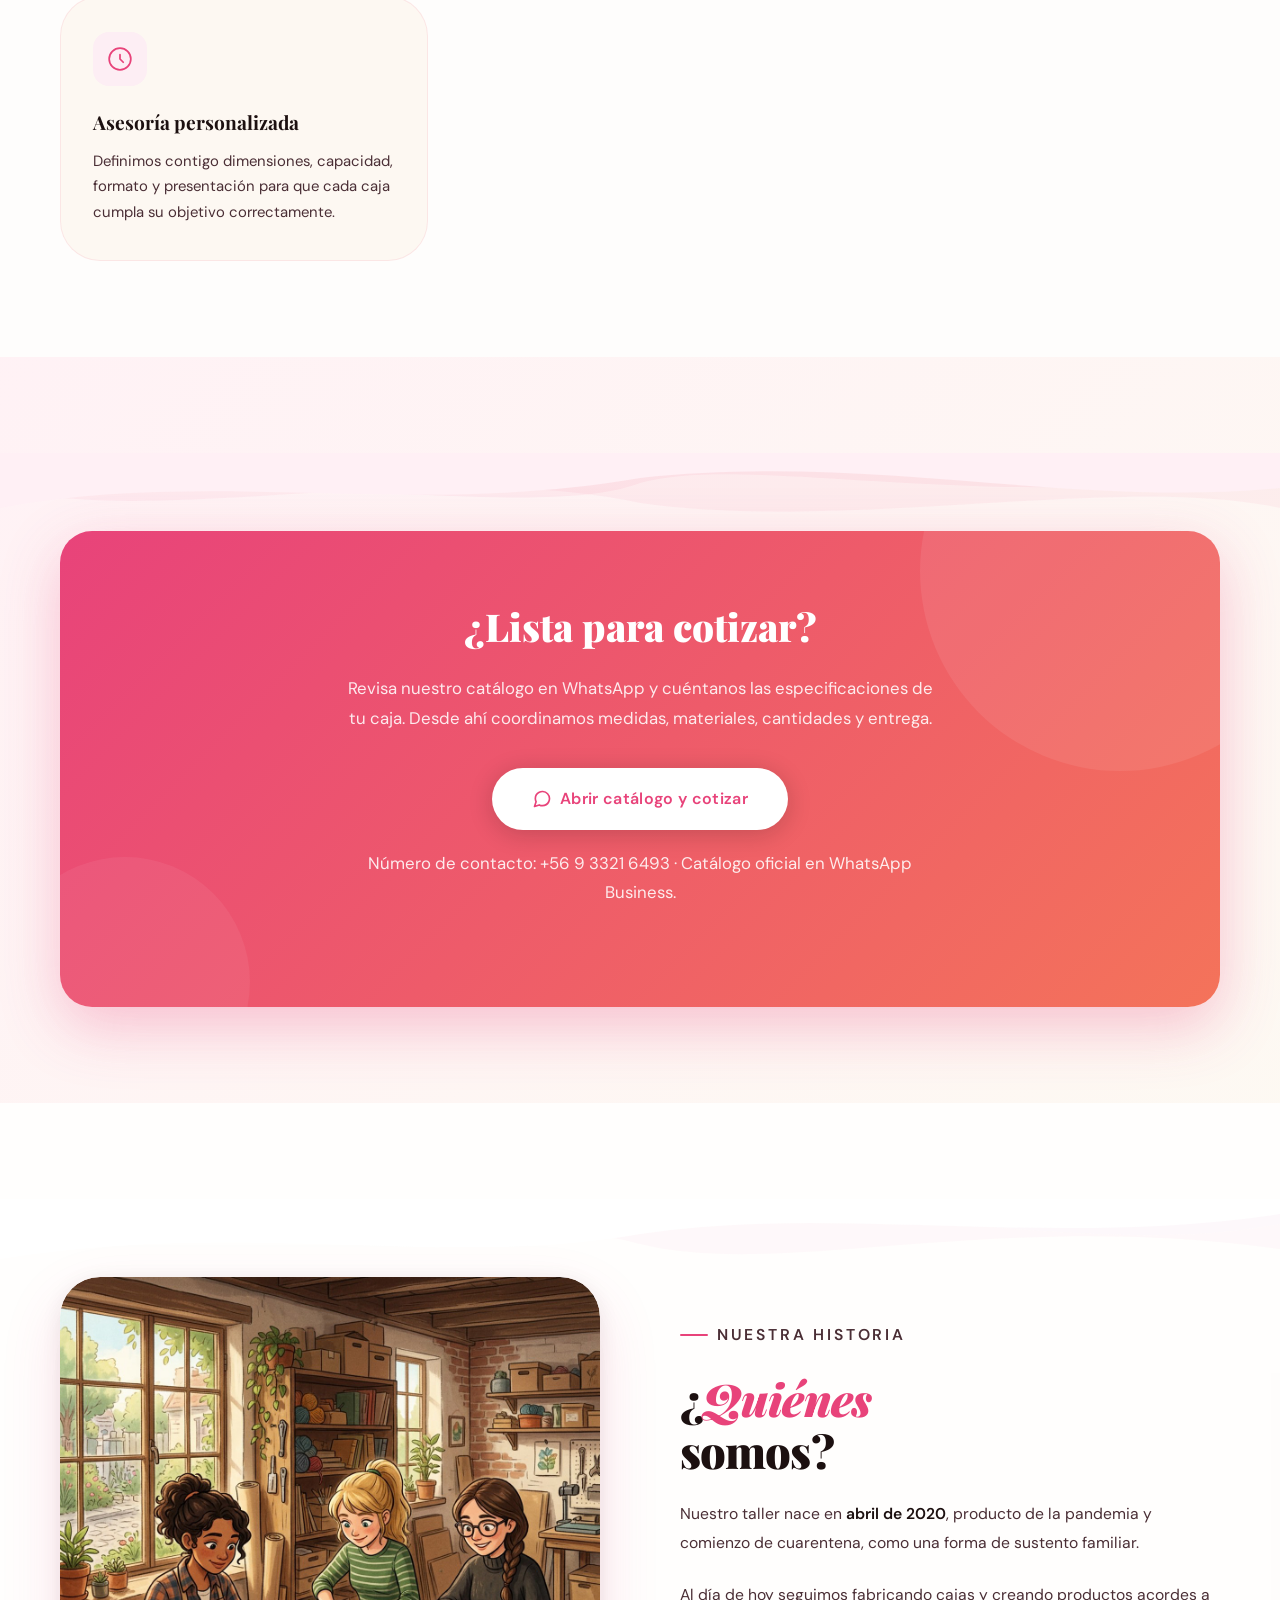
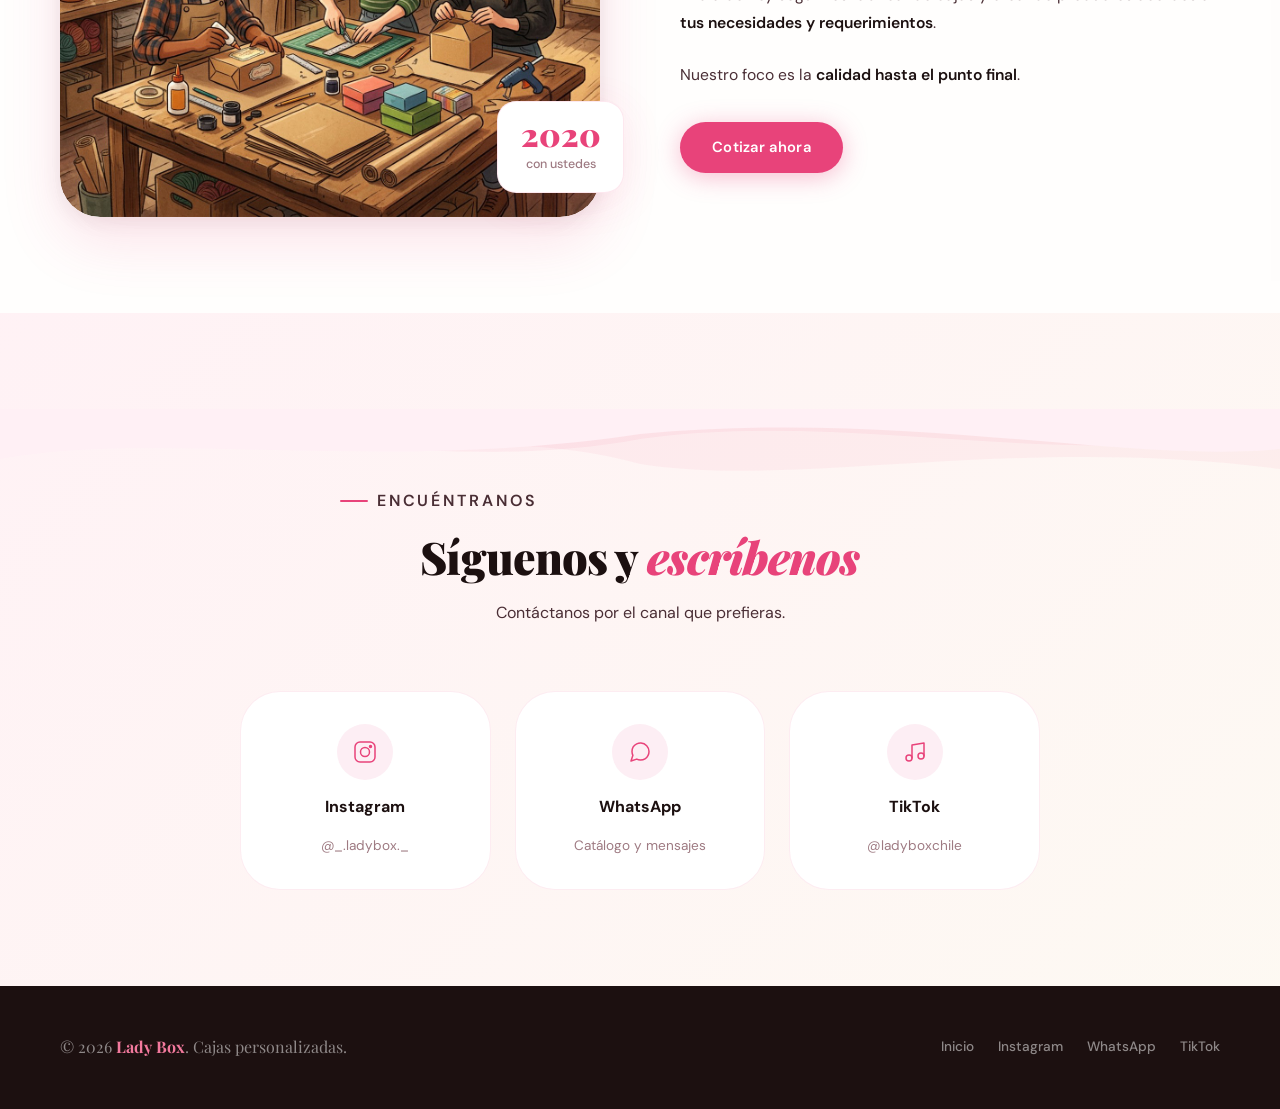
==== commit 8950003b: "Update index.html" ====
--- a/index.html
+++ b/index.html
@@ -106,7 +106,10 @@
 }
 </script>
 
-<link rel="icon" type="image/png" href="images/logo.png" />
+<link rel="icon" type="image/x-icon" href="favicon.ico" />
+<link rel="icon" type="image/png" sizes="32x32" href="images/favicon-32.png" />
+<link rel="icon" type="image/png" sizes="16x16" href="images/favicon-16.png" />
+<link rel="apple-touch-icon" sizes="180x180" href="images/favicon-180.png" />
 <link rel="preconnect" href="https://fonts.googleapis.com" />
 <link rel="preconnect" href="https://fonts.gstatic.com" crossorigin />
 <link href="https://fonts.googleapis.com/css2?family=Playfair+Display:ital,wght@0,700;0,900;1,700&family=DM+Sans:wght@300;400;500;600&display=swap" rel="stylesheet" />
